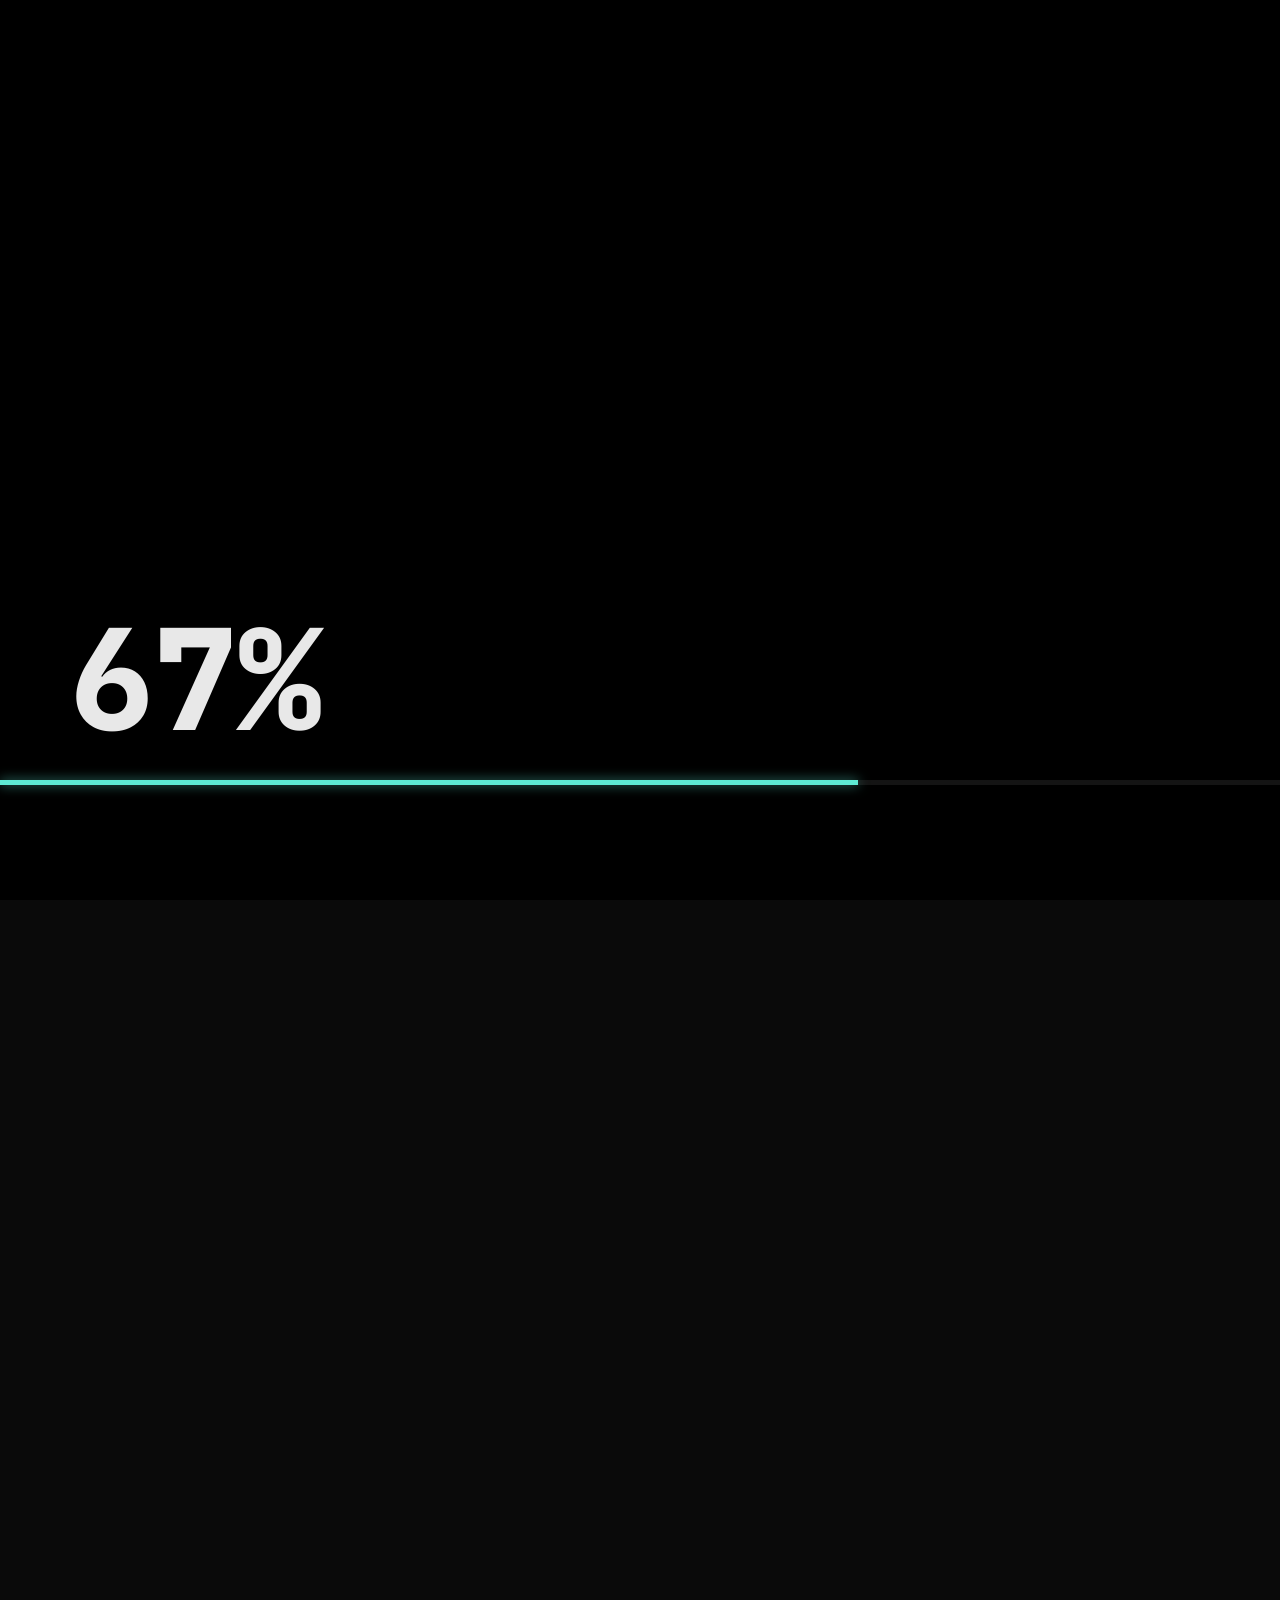
==== index.html @ 3cade85c "update" ====
<!DOCTYPE html>
<html lang="en" data-lang="en">
<head>
    <meta charset="UTF-8">
    <meta name="viewport" content="width=device-width, initial-scale=1">
    <link rel="preconnect" href="https://fonts.googleapis.com">
    <link rel="preconnect" href="https://fonts.gstatic.com" crossorigin>
    <link href="https://fonts.googleapis.com/css2?family=Inter:wght@400;500;600;700;900&family=JetBrains+Mono:wght@500;600;800&display=swap" rel="stylesheet">
<title>Sharshov — Python Backend Developer</title>
    <link rel="stylesheet" href="css/style.css">
    <link rel="icon" type="image/svg+xml" href="data/favicon.svg">
    <link rel="apple-touch-icon" href="data/favicon.svg">
</head>
<body>

<canvas id="bg-particles"></canvas>
<div id="bg-spot"></div>

<div id="topbar">
  <div id="logo"><span class="mark"><span class="lang-ru">МШ</span><span class="lang-en">MS</span></span> Sharshov</div>
  <div id="nav-links">
    <a href="#about"><span class="lang-ru">Обо мне</span><span class="lang-en">About</span></a>
    <a href="#experience"><span class="lang-ru">Опыт</span><span class="lang-en">Experience</span></a>
    <a href="#skills"><span class="lang-ru">Технологии</span><span class="lang-en">Skills</span></a>
    <a href="#edu-hobby"><span class="lang-ru">Образование</span><span class="lang-en">Education</span></a>
    <a href="#contact"><span class="lang-ru">Контакты</span><span class="lang-en">Contact</span></a>
  </div>
  <div id="topbar-right">
    <div id="lang-toggle">
      <button type="button" data-set-lang="ru">RU</button>
      <button type="button" data-set-lang="en" class="active">EN</button>
    </div>
  </div>
</div>

<!-- Stage 1 -->
<div id="stage-count">
  <div class="loadbar"><div class="loadbar-fill" id="loadbar-fill"></div></div>
  <div class="counter" id="counter">1</div>
</div>

<!-- Stage 2 -->
<div id="stage-name"></div>
<div id="stage-name-text">
  <h1>SHARSHOV</h1>
</div>

<!-- Stage 3 -->
<div id="stage-main">

  <div id="hero">
    <div class="hero-photo-col">
      <div class="photo-frame">
        <img id="hero-photo" src="images/my_photo.png" alt="Maksim Sharshov"
             onerror="this.style.display='none'; document.getElementById('hero-fallback').style.display='flex';">
        <div id="hero-fallback">
          <span class="lang-ru">МШ</span><span class="lang-en">MS</span>
        </div>
      </div>
      <button class="photo-scroll-btn hover-bounce" id="scroll-cue-btn" aria-label="Scroll down" onclick="document.getElementById('about').scrollIntoView({behavior:'smooth'})">
        <svg width="16" height="10" viewBox="0 0 16 10" fill="none"><path d="M1 1L8 8L15 1" stroke="currentColor" stroke-width="2" stroke-linecap="round" stroke-linejoin="round"/></svg>
      </button>
    </div>

    <div class="content">

      <div class="hero-intro">
        <div class="pretitle"><span class="lang-ru">Привет, я</span><span class="lang-en">Hi, I'm</span></div>
        <h1>
          <span class="lang-ru">Максим — <span class="accent-word">Python Backend</span><br>разработчик</span>
          <span class="lang-en">Maksim, a <span class="accent-word">Python Backend</span><br>Developer</span>
        </h1>
        <p class="lede">
          <span class="lang-ru">Разрабатываю backend-сервисы, REST API и Telegram-приложения на Python — от идеи до продакшена.</span>
          <span class="lang-en">Building backend services, REST APIs and Telegram applications in Python — from idea to production.</span>
        </p>
        <div class="loc">
          <span class="lang-ru">Тирасполь, Молдова · Гибрид / удалённо</span>
          <span class="lang-en">Tiraspol, Moldova · Hybrid / Remote</span>
        </div>
        <div class="follow-row">
          <div class="follow-label"><span class="lang-ru">НА СВЯЗИ</span><span class="lang-en">FOLLOW ME</span></div>
          <div class="follow-icons">
            <a class="hover-bounce" href="https://mail.google.com/mail/?view=cm&amp;fs=1&amp;to=m.sharshov.dev@gmail.com&amp;su=Contact%20from%20website" target="_blank" rel="noopener" title="Email" aria-label="Email">
              <svg width="16" height="16" viewBox="0 0 24 24" fill="none" stroke="currentColor" stroke-width="2"><path d="M4 4h16v16H4z" stroke-linejoin="round"/><path d="M4 6l8 7 8-7" stroke-linecap="round" stroke-linejoin="round"/></svg>
            </a>
            <a class="hover-bounce" href="https://t.me/yluxw" target="_blank" rel="noopener" title="Telegram" aria-label="Telegram">
              <img src="https://cdn.simpleicons.org/telegram/e8e8e8" alt="Telegram">
            </a>
            <a class="hover-bounce" href="https://github.com/maksim-sharshov" target="_blank" rel="noopener" title="GitHub" aria-label="GitHub">
              <img src="https://cdn.simpleicons.org/github/e8e8e8" alt="GitHub">
            </a>
            <a class="hover-bounce" href="https://www.linkedin.com/in/maksim-sharshov" target="_blank" rel="noopener" title="LinkedIn" aria-label="LinkedIn">
              <img src="https://api.iconify.design/simple-icons/linkedin.svg?color=%23ffffff" alt="LinkedIn">
            </a>
          </div>
        </div>
      </div>

      <div class="hero-info-col">
        <div class="mini-block hover-bounce">
          <div class="mini-label"><span class="lang-ru">Обо мне</span><span class="lang-en">About me</span></div>
          <p>
            <span class="lang-ru">3+ года опыта в разработке backend-систем, REST API и асинхронных сервисов на Python.</span>
            <span class="lang-en">3+ years building backend systems, REST APIs and asynchronous services in Python.</span>
          </p>
          <a class="more" href="#about"><span class="lang-ru">Узнать больше →</span><span class="lang-en">Learn more →</span></a>
        </div>
        <div class="mini-block hover-bounce">
          <div class="mini-label"><span class="lang-ru">Мои проекты</span><span class="lang-en">My work</span></div>
          <p>
            <span class="lang-ru">Логистические платформы, Telegram-боты и AI-микросервисы в продакшене.</span>
            <span class="lang-en">Logistics platforms, Telegram bots and AI microservices in production.</span>
          </p>
          <a class="more" href="#experience"><span class="lang-ru">Смотреть опыт →</span><span class="lang-en">Browse experience →</span></a>
        </div>
      </div>

    </div>
  </div>

  <main>

    <section id="about">
      <div class="about-grid">
        <div class="about-text">
          <h2 class="reveal"><span class="lang-ru">Обо мне</span><span class="lang-en">About</span></h2>
          <p class="lang-ru reveal">Python Backend Developer с 3+ годами опыта разработки backend-систем, REST API, асинхронных сервисов и Telegram-приложений. Разрабатывал сервисы на FastAPI и Django, интегрировал сторонние API (Bitrix24) для автоматизации бизнес-процессов, настраивал production-инфраструктуру на Docker и Linux.</p>
          <p class="lang-en reveal">Python Backend Developer with 3+ years of hands-on experience building backend systems, REST APIs, asynchronous services, and Telegram applications. Developed services with FastAPI and Django, integrated third-party APIs (Bitrix24) to automate business processes, and configured production infrastructure on Docker and Linux.</p>
          <div class="stack-line reveal">
            <span class="lang-ru"><b>Ключевой стек:</b> Python, FastAPI, Django, PostgreSQL, MongoDB, Redis, Docker, Linux, REST API, Git</span>
            <span class="lang-en"><b>Core stack:</b> Python, FastAPI, Django, PostgreSQL, MongoDB, Redis, Docker, Linux, REST API, Git</span>
          </div>
        </div>
        <div class="about-terminal reveal">
          <div class="terminal">
            <div class="terminal-header">
              <div class="status-dot"></div>
              <div class="title">virtu@core:~</div>
            </div>
            <div class="terminal-body" id="terminal-body"></div>
          </div>
        </div>
      </div>
    </section>

    <section id="experience">
      <h2 class="reveal"><span class="lang-ru">Опыт работы</span><span class="lang-en">Experience</span></h2>

      <div class="job reveal">
        <div class="job-head">
          <div class="job-title">TechWizards</div>
          <div class="job-dates"><span class="lang-ru">Январь 2024 — настоящее время</span><span class="lang-en">Jan 2024 — Present</span></div>
        </div>
        <div class="job-sub"><span class="lang-ru">Python Backend Developer · Удалённо · Международная логистическая платформа</span><span class="lang-en">Python Backend Developer · Remote · International logistics platform</span></div>
        <ul class="lang-ru">
          <li>Разработал backend-сервисы на FastAPI для международной логистической платформы: веб-приложение, админ-панель и Telegram-бот.</li>
          <li>Интегрировал Bitrix24 через REST API, автоматизировав синхронизацию между внутренними микросервисами и логистическими системами.</li>
          <li>Построил AI-микросервис для автоматизации операций в пунктах выдачи и обработки данных.</li>
          <li>Настроил production-инфраструктуру и деплой сервисов через Docker Compose, Nginx и Linux.</li>
        </ul>
        <ul class="lang-en">
          <li>Developed backend services with FastAPI for an international logistics platform: web app, admin panel, and Telegram bot.</li>
          <li>Integrated Bitrix24 via REST API, automating synchronization between internal microservices and logistics systems.</li>
          <li>Built an AI microservice to automate operations at pickup points and data processing.</li>
          <li>Configured production infrastructure and deployed services with Docker Compose, Nginx, and Linux.</li>
        </ul>
        <div class="stack"><span class="lang-ru"><b>Стек:</b> Python, FastAPI, Aiogram, MongoDB, Bitrix24 REST API, Docker, Nginx, Linux</span><span class="lang-en"><b>Stack:</b> Python, FastAPI, Aiogram, MongoDB, Bitrix24 REST API, Docker, Nginx, Linux</span></div>
      </div>

      <div class="job reveal">
        <div class="job-head">
          <div class="job-title">Loovatech</div>
          <div class="job-dates"><span class="lang-ru">Май 2023 — Январь 2024</span><span class="lang-en">May 2023 — Jan 2024</span></div>
        </div>
        <div class="job-sub"><span class="lang-ru">Python Backend Developer · Удалённо · Мобильная Cash & Carry платформа</span><span class="lang-en">Python Backend Developer · Remote · Mobile Cash & Carry platform</span></div>
        <ul class="lang-ru">
          <li>Спроектировал REST API для мобильной Cash & Carry платформы на Django и Django REST Framework для B2C и B2B клиентов.</li>
          <li>Автоматизировал генерацию электронных документов, ускорив обработку транзакций и выставление счетов.</li>
          <li>Усилил безопасность системы за счёт надёжной аутентификации и шифрования межсервисного взаимодействия.</li>
          <li>Поддерживал production-окружения на Linux, конфигурации Docker и CI/CD-пайплайны на GitHub Actions и GitLab CI.</li>
        </ul>
        <ul class="lang-en">
          <li>Designed REST APIs for a mobile Cash & Carry platform using Django and Django REST Framework for B2C and B2B clients.</li>
          <li>Automated electronic document generation, speeding up transaction processing and invoicing.</li>
          <li>Strengthened system security through robust authentication and encrypted inter-service communication.</li>
          <li>Maintained production environments on Linux, Docker configurations, and CI/CD pipelines using GitHub Actions and GitLab CI.</li>
        </ul>
        <div class="stack"><span class="lang-ru"><b>Стек:</b> Python, Django, PostgreSQL, MongoDB, Docker, Linux, REST API</span><span class="lang-en"><b>Stack:</b> Python, Django, PostgreSQL, MongoDB, Docker, Linux, REST API</span></div>
      </div>
    </section>

    <section id="skills">
      <h2 class="reveal"><span class="lang-ru">Технический арсенал</span><span class="lang-en">Technical Arsenal</span></h2>
      <p class="section-sub reveal">
        <span class="lang-ru">Backend, DevOps и асинхронные Telegram-сервисы — стек, проверенный в продакшене.</span>
        <span class="lang-en">Backend, DevOps and asynchronous Telegram services — a stack proven in production.</span>
      </p>
      <div class="arsenal-badge reveal">
        <span class="lang-ru">Основной стек: Python, FastAPI, PostgreSQL</span>
        <span class="lang-en">Core stack: Python, FastAPI, PostgreSQL</span>
      </div>

      <div class="arsenal-grid reveal-stagger">
        <div class="tech-category reveal hover-bounce">
          <h3><span class="cat-icon">🐍</span> <span class="lang-ru">Backend и языки</span><span class="lang-en">Backend &amp; languages</span></h3>
          <div class="tech-items">
            <div class="tech-item hover-bounce"><img src="https://cdn.simpleicons.org/python/3776AB" alt="">Python</div>
            <div class="tech-item hover-bounce"><img src="https://cdn.simpleicons.org/fastapi/009688" alt="">FastAPI</div>
            <div class="tech-item hover-bounce"><img src="https://cdn.simpleicons.org/django/44B78B" alt="">Django</div>
            <div class="tech-item hover-bounce"><img src="https://cdn.simpleicons.org/flask/e8e8e8" alt="">Flask</div>
            <div class="tech-item hover-bounce"><span class="glyph">{}</span>REST API</div>
            <div class="tech-item hover-bounce"><span class="glyph">⇄</span>WebSockets</div>
          </div>
        </div>

        <div class="tech-category reveal hover-bounce">
          <h3><span class="cat-icon">🗄️</span> <span class="lang-ru">Базы данных</span><span class="lang-en">Databases</span></h3>
          <div class="tech-items">
            <div class="tech-item hover-bounce"><img src="https://cdn.simpleicons.org/postgresql/4169E1" alt="">PostgreSQL</div>
            <div class="tech-item hover-bounce"><img src="https://cdn.simpleicons.org/redis/DC382D" alt="">Redis</div>
            <div class="tech-item hover-bounce"><img src="https://cdn.simpleicons.org/mongodb/47A248" alt="">MongoDB</div>
            <div class="tech-item hover-bounce"><img src="https://cdn.simpleicons.org/mysql/4479A1" alt="">MySQL</div>
            <div class="tech-item hover-bounce"><img src="https://cdn.simpleicons.org/sqlite/3776AB" alt="">SQLite</div>
            <div class="tech-item hover-bounce"><span class="glyph">◇</span>SQLAlchemy</div>
          </div>
        </div>

        <div class="tech-category reveal hover-bounce">
          <h3><span class="cat-icon">☁️</span> <span class="lang-ru">Облако и DevOps</span><span class="lang-en">Cloud &amp; DevOps</span></h3>
          <div class="tech-items">
            <div class="tech-item hover-bounce"><img src="https://cdn.simpleicons.org/docker/2496ED" alt="">Docker</div>
            <div class="tech-item hover-bounce"><img src="https://cdn.simpleicons.org/nginx/009639" alt="">Nginx</div>
            <div class="tech-item hover-bounce"><img src="https://cdn.simpleicons.org/linux/FCC624" alt="">Linux</div>
            <div class="tech-item hover-bounce"><img src="https://cdn.simpleicons.org/githubactions/2088FF" alt="">GH Actions</div>
            <div class="tech-item hover-bounce"><img src="https://cdn.simpleicons.org/gitlab/FC6D26" alt="">GitLab CI</div>
            <div class="tech-item hover-bounce"><img src="https://cdn.simpleicons.org/yandexcloud/5282FF" alt="">Yandex Cloud</div>
          </div>
        </div>

        <div class="tech-category reveal hover-bounce">
          <h3><span class="cat-icon">🤖</span> <span class="lang-ru">Telegram и очереди</span><span class="lang-en">Telegram &amp; queues</span></h3>
          <div class="tech-items">
            <div class="tech-item hover-bounce"><img src="https://cdn.simpleicons.org/telegram/26A5E4" alt="">Aiogram</div>
            <div class="tech-item hover-bounce"><img src="https://cdn.simpleicons.org/telegram/26A5E4" alt="">Telethon</div>
            <div class="tech-item hover-bounce"><img src="https://cdn.simpleicons.org/apachekafka/e8e8e8" alt="">Kafka</div>
            <div class="tech-item hover-bounce"><img src="https://cdn.simpleicons.org/rabbitmq/FF6600" alt="">RabbitMQ</div>
            <div class="tech-item hover-bounce"><span class="glyph">⇄</span>Asyncio</div>
            <div class="tech-item hover-bounce"><span class="glyph">⇄</span>Aiohttp</div>
          </div>
        </div>

        <div class="tech-category reveal hover-bounce">
          <h3><span class="cat-icon">🔧</span> <span class="lang-ru">Инструменты и тесты</span><span class="lang-en">Tools &amp; testing</span></h3>
          <div class="tech-items">
            <div class="tech-item hover-bounce"><img src="https://cdn.simpleicons.org/git/F05032" alt="">Git</div>
            <div class="tech-item hover-bounce"><img src="https://cdn.simpleicons.org/pytest/0A9EDC" alt="">pytest</div>
            <div class="tech-item hover-bounce"><img src="https://cdn.simpleicons.org/gnubash/4EAA25" alt="">Bash</div>
            <div class="tech-item hover-bounce"><span class="glyph">✓</span>unittest</div>
            <div class="tech-item hover-bounce"><span class="glyph">◇</span>Alembic</div>
            <div class="tech-item hover-bounce"><span class="glyph">◇</span>Beanie</div>
          </div>
        </div>
      </div>
    </section>

    <section id="edu-hobby">
      <h2 class="reveal"><span class="lang-ru">Образование и хобби</span><span class="lang-en">Education &amp; Hobbies</span></h2>

      <div class="cards-row">
        <div class="info-card reveal hover-bounce">
          <h3><span class="card-icon">🎓</span> <span class="lang-ru">Образование</span><span class="lang-en">Education</span></h3>
          <div class="edu-title"><span class="lang-ru">Приднестровский государственный университет</span><span class="lang-en">Pridnestrovian State University</span></div>
          <div class="edu-sub"><span class="lang-ru">Бакалавриат, Программная инженерия</span><span class="lang-en">Bachelor's Degree, Software Engineering</span></div>
          <div class="edu-meta"><span class="lang-ru">2024 — настоящее время · 3 курс · заочная форма обучения</span><span class="lang-en">2024 — Present · 3rd year · distance / part-time learning</span></div>

          <div class="course-label"><span class="lang-ru">Курсовые работы:</span><span class="lang-en">Coursework:</span></div>
          <div class="course-tags">
            <span class="tag hover-bounce"><span class="lang-ru">Основы программирования</span><span class="lang-en">Programming fundamentals</span></span>
            <span class="tag hover-bounce"><span class="lang-ru">Структуры данных и алгоритмы</span><span class="lang-en">Data structures &amp; algorithms</span></span>
            <span class="tag hover-bounce"><span class="lang-ru">Системы управления базами данных</span><span class="lang-en">Database management systems</span></span>
            <span class="tag hover-bounce"><span class="lang-ru">Компьютерные сети</span><span class="lang-en">Computer networks</span></span>
            <span class="tag hover-bounce"><span class="lang-ru">Операционные системы</span><span class="lang-en">Operating systems</span></span>
          </div>

          <div class="lang-note">
            <span class="lang-ru"><b>Английский язык:</b> A2</span>
            <span class="lang-en"><b>English proficiency:</b> A2</span>
          </div>
        </div>

        <div class="info-card reveal hover-bounce">
          <h3><span class="card-icon">✨</span> <span class="lang-ru">Хобби и интересы</span><span class="lang-en">Hobbies &amp; Interests</span></h3>
          <ul class="hobby-list lang-ru">
            <li>Разработка небольших pet-проектов и автоматизация повседневных задач</li>
            <li>Изучение устройства компьютерных систем и эксперименты с Linux</li>
            <li>Решение логических задач и технических головоломок</li>
            <li>Эксперименты с AI-инструментами и локальными моделями</li>
            <li>Изучение новых технологий и инструментов для разработчиков</li>
          </ul>
          <ul class="hobby-list lang-en">
            <li>Building small pet projects and automating everyday tasks</li>
            <li>Exploring how computer systems work and experimenting with Linux</li>
            <li>Solving logic puzzles and technical brain-teasers</li>
            <li>Experimenting with AI tools and local models</li>
            <li>Learning new technologies and developer tools</li>
          </ul>
        </div>
      </div>
    </section>

    <section id="contact">
      <h2 class="reveal"><span class="lang-ru">Контакты</span><span class="lang-en">Contact</span></h2>
      <div class="contact-grid">
        <a class="contact-item reveal hover-bounce" href="https://mail.google.com/mail/?view=cm&amp;fs=1&amp;to=m.sharshov.dev@gmail.com&amp;su=Contact%20from%20website" target="_blank" rel="noopener">
          <span class="k">Email</span><span class="v">m.sharshov.dev@gmail.com</span>
        </a>
        <a class="contact-item reveal hover-bounce" href="tel:+37377544985">
          <span class="k"><span class="lang-ru">Телефон</span><span class="lang-en">Phone</span></span><span class="v">+373 77 544 985</span>
        </a>
        <a class="contact-item reveal hover-bounce" href="https://t.me/yluxw" target="_blank" rel="noopener">
          <span class="k">Telegram</span><span class="v">@yluxw</span>
        </a>
        <a class="contact-item reveal hover-bounce" href="https://github.com/maksim-sharshov" target="_blank" rel="noopener">
          <span class="k">GitHub</span><span class="v">github.com/maksim-sharshov</span>
        </a>
        <a class="contact-item reveal hover-bounce" href="https://www.linkedin.com/in/maksim-sharshov" target="_blank" rel="noopener">
          <span class="k">LinkedIn</span><span class="v"><span class="lang-ru">Профиль</span><span class="lang-en">Profile</span></span>
        </a>
      </div>
      <div class="contact-row" style="margin-top:22px;">
        <a class="chip hover-bounce lang-en" href="data/Maksim_Sharshov_CV_Python.pdf" target="_blank" rel="noopener">CV · Python (PDF)</a>
        <a class="chip hover-bounce lang-en" href="data/Maksim_Sharshov_CV_DevOps.pdf" target="_blank" rel="noopener">CV · DevOps (PDF)</a>
        <a class="chip hover-bounce lang-ru" href="data/Максим_Шаршов_CV_Python.pdf" target="_blank" rel="noopener">Резюме · Python (PDF)</a>
        <a class="chip hover-bounce lang-ru" href="data/Максим_Шаршов_CV_DevOps.pdf" target="_blank" rel="noopener">Резюме · DevOps (PDF)</a>
      </div>
    </section>

  </main>

  <footer>
    © 2026 Maksim Sharshov
  </footer>

</div>

    <script src="js/loader.js"></script>
    <script src="js/background.js"></script>
    <script src="js/reveal.js"></script>
    <script src="js/terminal.js"></script>

</body>
</html>
---- css/style.css ----
:root{
    --bg: #0a0a0a;
    --fg: #e8e8e8;
    --muted: #9a9a9a;
    --accent: #5eead4;
    --accent-dim: rgba(94,234,212,0.14);
    --red: #ff2d2d;
    --line: rgba(255,255,255,0.09);
    --card-bg: rgba(255,255,255,0.03);
    --card-bg-hover: rgba(94,234,212,0.06);
  }
  *{box-sizing:border-box;}
  html,body{
    margin:0; min-height:100%; width:100%;
    overflow-x:hidden;
    font-family: -apple-system, BlinkMacSystemFont, "Segoe UI", sans-serif;
    background:#000;
    color:var(--fg);
  }
  body:not(.unlocked){ overflow:hidden; height:100%; }
  html.unlocked, html.unlocked body{ overflow:auto; }
  body{ background:var(--bg); }

  ::selection{ background:var(--accent); color:#04201c; }

  a{ color:inherit; text-decoration:none; }

  /* language toggling */
  [data-lang="ru"] .lang-en{ display:none; }
  [data-lang="en"] .lang-ru{ display:none; }

  /* ---------- Global particle background (whole site) ---------- */
  #bg-particles{
    position:fixed; inset:0; z-index:0; pointer-events:none;
  }
  #bg-spot{
    position:fixed; inset:0; z-index:0; pointer-events:none;
    background: radial-gradient(650px circle at var(--x,50%) var(--y,50%), rgba(94,234,212,0.08), transparent 60%);
    transition: background 0.05s linear;
  }

  /* ---------- Hover bounce (used across the whole site) ---------- */
  .hover-bounce{
    transition: transform 0.28s cubic-bezier(.34,1.56,.64,1), box-shadow 0.28s ease, border-color 0.2s ease, background 0.2s ease, color 0.2s ease;
    will-change: transform;
  }
  .hover-bounce:hover{
    transform: translateY(-7px);
    box-shadow: 0 14px 30px -12px rgba(94,234,212,0.28);
  }

  /* ---------- Reveal on scroll (replays both directions) ---------- */
  .reveal{
    opacity:0; transform: translateY(26px);
    transition: opacity 0.7s cubic-bezier(.2,.7,.2,1), transform 0.7s cubic-bezier(.2,.7,.2,1);
  }
  .reveal.in-view{ opacity:1; transform:none; }
  .reveal-stagger .reveal:nth-child(1){ transition-delay:0.02s; }
  .reveal-stagger .reveal:nth-child(2){ transition-delay:0.08s; }
  .reveal-stagger .reveal:nth-child(3){ transition-delay:0.14s; }
  .reveal-stagger .reveal:nth-child(4){ transition-delay:0.20s; }
  .reveal-stagger .reveal:nth-child(5){ transition-delay:0.26s; }
  .reveal-stagger .reveal:nth-child(6){ transition-delay:0.32s; }

  @media (prefers-reduced-motion: reduce){
    .reveal{ opacity:1 !important; transform:none !important; transition:none !important; }
    .hover-bounce:hover{ transform:none; }
  }

  /* ---------- Top bar (logo + nav + language switch) ---------- */
  #topbar{
    position:fixed; top:0; left:0; right:0; z-index:40;
    display:flex; align-items:center; justify-content:space-between;
    padding:18px 28px;
    opacity:0; pointer-events:none;
    transition: opacity 0.6s ease 0.2s, background 0.3s ease, border-color 0.3s ease;
    font-family:'Inter', sans-serif;
    background: transparent;
    border-bottom: 1px solid transparent;
  }
  #topbar.show{ opacity:1; pointer-events:auto; }
  #topbar.scrolled{ background: rgba(10,10,10,0.72); backdrop-filter: blur(10px); border-bottom-color: var(--line); }
  #logo{
    display:flex; align-items:center; gap:10px;
    font-family:'JetBrains Mono', monospace;
    font-weight:800; font-size:15px; letter-spacing:0.02em;
    color:var(--fg);
  }
  #logo .mark{
    width:32px; height:32px; border-radius:50%;
    border:1.5px solid var(--accent);
    display:flex; align-items:center; justify-content:center;
    font-size:12px; color:var(--accent);
  }
  #nav-links{ display:flex; align-items:center; gap:30px; }
  #nav-links a{
    font-size:13px; color:var(--muted); font-weight:500;
    transition: color 0.2s ease;
    position:relative;
  }
  #nav-links a::after{
    content:''; position:absolute; left:0; right:0; bottom:-6px; height:1.5px;
    background:var(--accent); transform:scaleX(0); transform-origin:left;
    transition: transform 0.25s ease;
  }
  #nav-links a:hover{ color:var(--fg); }
  #nav-links a:hover::after{ transform:scaleX(1); }
  #topbar-right{ display:flex; align-items:center; gap:24px; }

  #lang-toggle{
    display:flex; border:1px solid var(--line); border-radius:999px; overflow:hidden;
    font-family:'JetBrains Mono', monospace; font-size:12px; font-weight:600;
  }
  #lang-toggle button{
    background:transparent; border:none; color:var(--muted);
    padding:8px 14px; cursor:pointer; font-family:inherit; font-size:inherit; font-weight:inherit;
    transition: color 0.2s ease, background 0.2s ease;
  }
  #lang-toggle button.active{ color:#04201c; background:var(--accent); }

  @media (max-width: 860px){ #nav-links{ display:none; } }

  /* ---------- Stage 1: countdown ---------- */
  #stage-count{
    position:fixed; inset:0;
    background:#000;
    z-index:30;
  }
  #stage-count .loadbar{
    position:absolute; left:0; right:0; bottom:115px;
    height:5px; background:rgba(255,255,255,0.08);
  }
  #stage-count .loadbar-fill{
    height:100%; width:0%;
    background: var(--accent);
    box-shadow: 0 0 12px rgba(94, 234, 212, 0.6);
  }
  #stage-count .counter{
    position:absolute; left:70px; bottom:150px;
    font-size:140px; font-weight:900; font-variant-numeric: tabular-nums;
    font-family: 'JetBrains Mono', monospace;
    color:var(--fg);
    line-height:1;
  }

  /* ---------- Stage 2: name reveal ---------- */
  #stage-name{
    position:fixed; inset:0;
    background:#000;
    z-index:20;
    transition: transform 0.8s cubic-bezier(0.6, 0, 0.35, 1);
  }
  #stage-name.slide-up{
    transform: translateY(-100%);
  }

  #stage-name-text{
    position:fixed; inset:0;
    z-index:21;
    display:flex; align-items:center; justify-content:center;
    pointer-events:none;
    opacity:0;
  }
  #stage-name-text h1{
    margin:0;
    color:#fff;
    font-family: 'Inter', sans-serif;
    font-size: clamp(30px, 12vw, 170px);
    letter-spacing: 0.08em;
    font-weight:700;
    white-space:nowrap;
    max-width:100%;
    padding:0 12px;
  }
  #stage-name-text.appear{
    opacity:1;
    transition: opacity 1.1s ease-out;
  }
  #stage-name-text.fade-out{
    opacity:0;
    transition: opacity 0.8s cubic-bezier(0.6, 0, 0.35, 1);
  }

  /* ---------- Stage 3: hero ---------- */
  #stage-main{
    position:relative;
    z-index:10;
    background:transparent;
    opacity:0;
    pointer-events:none;
  }
  #stage-main.active{ pointer-events:auto; }

  #hero{ position:relative; min-height:100vh; min-height:100svh; display:flex; align-items:center; overflow:hidden; }
  #hero::after{
    content:''; position:absolute; inset:0; z-index:2; pointer-events:none;
    background:
      linear-gradient(180deg, rgba(10,10,10,0.30) 0%, transparent 16%, transparent 68%, rgba(10,10,10,0.7) 100%);
  }
  #hero .content{
    position:relative; z-index:3; width:100%; max-width:1440px; margin:0 auto;
    padding:120px 44px 130px;
    display:grid;
    grid-template-columns: 1fr 1fr;
    gap:40px;
    align-items:center;
    text-shadow: 0 2px 18px rgba(0,0,0,0.75);
  }

  .hero-intro .pretitle{ color:var(--accent); font-size:clamp(17px, 1.6vw, 22px); font-family:'JetBrains Mono', monospace; font-weight:500; margin-bottom:14px; }
  .hero-intro h1{ font-size: clamp(34px, 4.6vw, 54px); margin:0 0 16px; font-weight:700; color:var(--fg); font-family:'Inter', sans-serif; letter-spacing:-0.01em; line-height:1.12; }
  .hero-intro h1 .accent-word{ color:var(--accent); }
  .hero-intro .lede{ color:var(--muted); font-size:16px; line-height:1.65; max-width:440px; margin:0 0 30px; }
  .hero-intro .loc{ color:var(--muted); font-size:13px; margin-bottom:26px; font-family:'JetBrains Mono', monospace; }

  .follow-row{ display:flex; flex-direction:column; gap:12px; }
  .follow-row .follow-label{ font-family:'JetBrains Mono', monospace; font-size:11px; letter-spacing:0.12em; color:var(--muted); }
  .follow-icons{ display:flex; gap:10px; }
  .follow-icons a{
    width:38px; height:38px; border-radius:50%; border:1px solid var(--line);
    display:flex; align-items:center; justify-content:center;
    color:var(--fg);
  }
  .follow-icons a:hover{ border-color:var(--accent); color:var(--accent); background:var(--accent-dim); }
  .follow-icons img{ width:16px; height:16px; filter: grayscale(1) brightness(1.6); opacity:0.85; }
  .follow-icons a:hover img{ filter:none; opacity:1; }

  .hero-photo-col{
    position:absolute; left:50%; bottom:0; transform:translateX(-50%);
    z-index:1; height:min(102vh, 1080px);
    display:flex; align-items:flex-end; justify-content:center;
    pointer-events:none;
  }
  .photo-frame{
    position:relative; height:100%; aspect-ratio: 821 / 1280; width:auto;
  }
  .photo-frame::before{
    content:''; position:absolute; left:50%; top:38%; width:150%; aspect-ratio:1;
    transform:translate(-50%,-50%);
    background: radial-gradient(circle, rgba(94,234,212,0.20), transparent 60%);
    filter: blur(40px); z-index:0; pointer-events:none;
  }
  .photo-frame img{
    position:relative; z-index:1;
    width:100%; height:100%; object-fit:contain; display:block;
    filter: drop-shadow(0 24px 50px rgba(0,0,0,0.55));
    -webkit-mask-image: linear-gradient(180deg, #000 0%, #000 68%, rgba(0,0,0,0.35) 88%, transparent 100%);
    mask-image: linear-gradient(180deg, #000 0%, #000 68%, rgba(0,0,0,0.35) 88%, transparent 100%);
  }
  #hero-fallback{
    position:absolute; inset:0; display:none; align-items:center; justify-content:center;
    font-family:'JetBrains Mono', monospace; font-weight:800; font-size:48px; color:var(--accent);
  }
  .photo-scroll-btn{
    position:absolute; left:-18px; bottom:24px; z-index:4; pointer-events:auto;
    width:52px; height:52px; border-radius:50%;
    background:var(--accent); color:#04201c;
    display:flex; align-items:center; justify-content:center;
    box-shadow: 0 10px 26px -8px rgba(94,234,212,0.55);
    border:none; cursor:pointer;
  }
  .photo-scroll-btn svg{ animation: bob 2s ease-in-out infinite; }
  @keyframes bob{ 0%,100%{ transform:translateY(0);} 50%{ transform:translateY(4px);} }

  .hero-info-col{ display:flex; flex-direction:column; gap:26px; align-items:flex-end; text-align:right; max-width:360px; justify-self:end; }
  .mini-block .mini-label{ font-family:'JetBrains Mono', monospace; font-size:11px; letter-spacing:0.1em; color:var(--accent); margin-bottom:8px; text-transform:uppercase; }
  .mini-block p{ color:var(--muted); font-size:14px; line-height:1.6; margin:0 0 10px; }
  .mini-block a.more{ font-size:12.5px; font-weight:600; color:var(--fg); font-family:'JetBrains Mono', monospace; border-bottom:1px solid var(--accent); padding-bottom:2px; }
  .mini-block a.more:hover{ color:var(--accent); }

  @media (max-width: 980px){
    #hero{ align-items:flex-end; }
    .hero-photo-col{ top:0; bottom:auto; height:min(52vh, 520px); height:min(52svh, 520px); }
    #hero .content{ grid-template-columns:1fr; text-align:center; padding:calc(52vh + 22px) 24px 60px; padding-top:calc(52svh + 22px); }
    .hero-intro .lede{ margin:0 auto 26px; }
    .photo-scroll-btn{ left:50%; margin-left:-26px; bottom:10px; }
    .follow-row{ align-items:center; }
    .hero-info-col{ align-items:center; text-align:center; max-width:none; justify-self:center; }
  }

  /* ---------- Content sections ---------- */
  main{ position:relative; z-index:2; max-width:960px; margin:0 auto; padding:0 24px 120px; }
  section{ padding:86px 0; border-top:1px solid var(--line); }
  section:first-of-type{ border-top:none; }
  section h2{ font-size:26px; font-weight:700; margin:0 0 30px; font-family:'Inter', sans-serif; letter-spacing:-0.01em; }
  section .section-sub{ color:var(--muted); font-size:15px; margin:-18px 0 34px; max-width:60ch; }

  #about .about-grid{ display:grid; grid-template-columns: 1.1fr 1fr; gap:48px; align-items:stretch; }
  #about p{ color:#cfcfcf; line-height:1.8; font-size:16px; margin:0 0 16px; max-width:60ch; }
  #about .stack-line{ margin-top:22px; font-family:'JetBrains Mono', monospace; font-size:13px; color:var(--muted); line-height:1.9; }
  #about .stack-line b{ color:var(--fg); font-weight:600; }
  @media (max-width: 860px){ #about .about-grid{ grid-template-columns:1fr; } }

  .job{ margin-bottom:52px; }
  .job:last-child{ margin-bottom:0; }
  .job-head{ display:flex; justify-content:space-between; align-items:baseline; gap:16px; flex-wrap:wrap; margin-bottom:4px; }
  .job-title{ font-size:18px; font-weight:600; color:var(--fg); font-family:'Inter', sans-serif; }
  .job-dates{ font-family:'JetBrains Mono', monospace; font-size:12px; color:var(--accent); white-space:nowrap; }
  .job-sub{ color:var(--muted); font-size:13px; margin-bottom:16px; }
  .job ul{ margin:0 0 16px; padding-left:18px; color:#cfcfcf; line-height:1.7; font-size:15px; }
  .job ul li{ margin-bottom:8px; }
  .job ul li::marker{ color:var(--accent); }
  .job .stack{ font-family:'JetBrains Mono', monospace; font-size:12px; color:var(--muted); }
  .job .stack b{ color:var(--accent); font-weight:500; }

  /* ---------- Technical arsenal (skills) ---------- */
  #skills .arsenal-badge{
    display:inline-block; font-family:'JetBrains Mono', monospace; font-size:12.5px;
    color:var(--accent); border:1px solid var(--line); border-radius:999px;
    padding:8px 16px; margin:-16px 0 34px;
  }
  .arsenal-grid{ display:grid; grid-template-columns: repeat(3, 1fr); gap:18px; }
  .tech-category{
    border:1px solid var(--line); border-radius:14px; padding:20px;
    background: var(--card-bg);
  }
  .tech-category:hover{ background: var(--card-bg-hover); border-color: rgba(94,234,212,0.3); }
  .tech-category h3{
    display:flex; align-items:center; gap:10px;
    font-size:14.5px; font-weight:600; color:var(--fg); margin:0 0 16px; font-family:'Inter', sans-serif;
  }
  .tech-category h3 .cat-icon{ font-size:16px; }
  .tech-items{ display:grid; grid-template-columns: 1fr 1fr; gap:8px; }
  .tech-item{
    display:flex; align-items:center; gap:8px;
    border:1px solid var(--line); border-radius:8px; padding:8px 10px;
    font-size:12.5px; color:var(--fg); background:rgba(255,255,255,0.015);
  }
  .tech-item:hover{ border-color:var(--accent); color:var(--accent); background:var(--accent-dim); }
  .tech-item img{ width:15px; height:15px; flex-shrink:0; }
  .tech-item .glyph{ font-family:'JetBrains Mono', monospace; font-weight:700; font-size:11px; color:var(--accent); flex-shrink:0; width:15px; text-align:center; }
  @media (max-width: 860px){ .arsenal-grid{ grid-template-columns: 1fr 1fr; } }
  @media (max-width: 560px){ .arsenal-grid{ grid-template-columns: 1fr; } .tech-items{ grid-template-columns:1fr 1fr; } }

  /* ---------- Education & hobby cards ---------- */
  #edu-hobby{ }
  .cards-row{ display:grid; grid-template-columns:1fr 1fr; gap:20px; }
  .info-card{
    border:1px solid var(--line); border-radius:16px; padding:28px;
    background: var(--card-bg);
  }
  .info-card:hover{ background: var(--card-bg-hover); border-color: rgba(94,234,212,0.3); }
  .info-card h3{
    display:flex; align-items:center; gap:10px;
    font-size:19px; font-weight:700; margin:0 0 20px; font-family:'Inter', sans-serif;
  }
  .info-card h3 .card-icon{ font-size:20px; }
  .info-card .edu-title{ font-size:16px; font-weight:600; margin-bottom:4px; }
  .info-card .edu-sub{ color:var(--muted); font-size:14px; margin-bottom:4px; }
  .info-card .edu-meta{ font-family:'JetBrains Mono', monospace; font-size:12px; color:var(--accent); margin-bottom:20px; }
  .info-card .course-label{ font-size:13px; color:var(--muted); margin-bottom:10px; font-weight:600; }
  .info-card .course-tags{ display:flex; flex-wrap:wrap; gap:8px; margin-bottom:20px; }
  .info-card .lang-note{ font-size:13px; color:var(--muted); padding-top:16px; border-top:1px solid var(--line); }
  .info-card .lang-note b{ color:var(--fg); }
  .info-card ul.hobby-list{ margin:0; padding-left:0; list-style:none; }
  .info-card ul.hobby-list li{
    position:relative; padding-left:20px; margin-bottom:14px; color:#cfcfcf; font-size:15px; line-height:1.55;
  }
  .info-card ul.hobby-list li::before{
    content:''; position:absolute; left:0; top:8px; width:6px; height:6px; border-radius:50%; background:var(--accent);
  }
  @media (max-width: 780px){ .cards-row{ grid-template-columns:1fr; } }

  .skill-group{ margin-bottom:26px; }
  .skill-group:last-child{ margin-bottom:0; }
  .skill-group h3{ font-size:13px; font-weight:600; color:var(--muted); margin:0 0 12px; font-family:'Inter', sans-serif; }
  .tags{ display:flex; flex-wrap:wrap; gap:8px; }
  .tag{
    font-family:'JetBrains Mono', monospace; font-size:12.5px; color:var(--fg);
    border:1px solid var(--line); border-radius:6px; padding:6px 11px;
  }
  .tag:hover{ border-color:var(--accent); color:var(--accent); }

  #contact .contact-grid{ display:flex; flex-direction:column; gap:12px; margin-bottom:10px; }
  #contact .contact-item{
    display:flex; align-items:center; justify-content:space-between;
    border:1px solid var(--line); border-radius:10px; padding:14px 18px;
    background: var(--card-bg);
  }
  #contact .contact-item:hover{ border-color:var(--accent); background:var(--accent-dim); }
  #contact .contact-item .k{ color:var(--muted); font-size:13px; font-family:'JetBrains Mono', monospace; }
  #contact .contact-item .v{ font-size:14.5px; font-weight:500; }

  .contact-row{ display:flex; flex-wrap:wrap; gap:10px; justify-content:center; }
  .chip{
    display:inline-flex; align-items:center; gap:6px;
    border:1px solid var(--line); border-radius:999px;
    padding:9px 16px; font-size:13px; font-family:'JetBrains Mono', monospace;
    color:var(--fg);
  }
  .chip:hover{ border-color:var(--accent); color:var(--accent); background:var(--accent-dim); }
  .chip.solid{ background:var(--accent); color:#04201c; border-color:var(--accent); }
  .chip.solid:hover{ background:var(--accent); color:#04201c; }

  footer{ position:relative; z-index:2; text-align:center; padding:36px 24px 48px; color:var(--muted); font-size:12px; font-family:'JetBrains Mono', monospace; border-top:1px solid var(--line); }

  /* ---------- Embedded terminal widget ---------- */
  .about-terminal{ position:relative; }
  .terminal{
    position:absolute; inset:0;
    display:flex; flex-direction:column;
    background: rgba(8, 18, 24, 0.75);
    border: 1px solid rgba(0, 242, 254, 0.25);
    border-radius: 12px;
    box-shadow: 0 0 35px rgba(0, 242, 254, 0.10);
    backdrop-filter: blur(16px);
    overflow: hidden;
  }
  .terminal .terminal-header{
    background: rgba(0, 242, 254, 0.05);
    padding: 10px 16px;
    display: flex;
    align-items: center;
    border-bottom: 1px solid rgba(0, 242, 254, 0.25);
  }
  .terminal .status-dot{
    width: 8px; height: 8px; border-radius: 50%;
    background: #00f2fe; box-shadow: 0 0 10px #00f2fe;
    margin-right: 12px;
    animation: term-pulse 1.2s infinite;
  }
  @keyframes term-pulse{ 0%{opacity:0.3;} 50%{opacity:1;} 100%{opacity:0.3;} }
  .terminal .title{ color:#38bdf8; font-size:12px; letter-spacing:1px; font-family:'JetBrains Mono', monospace; }
  .terminal .terminal-body{
    padding: 16px; flex:1 1 auto; min-height:0; overflow-y:auto;
    color:#e0f8ff; font-size:12.5px; line-height:1.6;
    font-family:'Consolas','Fira Code','Courier New',monospace;
  }
  .terminal .line{ margin-bottom:4px; word-break:break-all; }
  .terminal .prompt{ color:#00f2fe; font-weight:bold; text-shadow:0 0 8px rgba(0,242,254,0.5); }
  .terminal .cursor{
    display:inline-block; width:7px; height:13px; background:#00f2fe;
    margin-left:4px; vertical-align:middle; box-shadow:0 0 8px #00f2fe;
    animation: term-blink 0.8s infinite;
  }
  @keyframes term-blink{ 0%,100%{opacity:1;} 50%{opacity:0;} }
  .terminal .tag-info{ color:#00f2fe; }
  .terminal .tag-success{ color:#00ffaa; }
  .terminal .tag-warn{ color:#facc15; }
  .terminal .tag-err{ color:#ff4757; }
  .terminal .terminal-body::-webkit-scrollbar{ width:4px; }
  .terminal .terminal-body::-webkit-scrollbar-thumb{ background:#085968; border-radius:2px; }
  @media (max-width:860px){
    .terminal{ position:static; inset:auto; height:auto; }
    .about-terminal{ display:block; }
    .terminal .terminal-body{ flex:none; height:320px; }
  }

  @media (max-width: 560px){
    #stage-count .counter{ left:32px; bottom:126px; font-size:96px; }
    #stage-count .loadbar{ bottom:96px; }
    #topbar{ padding:12px 16px; }
    #logo{ font-size:13px; }
    #logo .mark{ width:28px; height:28px; font-size:11px; }
    #lang-toggle button{ padding:7px 12px; }
    main{ padding:0 18px 90px; }
    section{ padding:64px 0; }
    section h2{ font-size:22px; }
    .hero-intro h1{ font-size: clamp(27px, 8vw, 36px); }
    .hero-intro .lede{ font-size:15px; }
    .hero-info-col{ gap:20px; }
    .photo-scroll-btn{ width:46px; height:46px; margin-left:-23px; }
    .job-head{ flex-direction:column; align-items:flex-start; gap:4px; }
    #contact .contact-item{ flex-direction:column; align-items:flex-start; gap:4px; }
    #contact .contact-item .v{ word-break:break-word; }
    .info-card{ padding:22px; }
    .tech-category{ padding:16px; }
    .terminal .terminal-body{ height:260px; font-size:12px; }
    .cards-row{ gap:14px; }
    footer{ padding:30px 18px 40px; }
  }

  @media (max-width: 380px){
    .hero-intro h1{ font-size:24px; }
    .hero-intro .lede{ font-size:14px; }
    .arsenal-grid{ grid-template-columns:1fr; }
  }
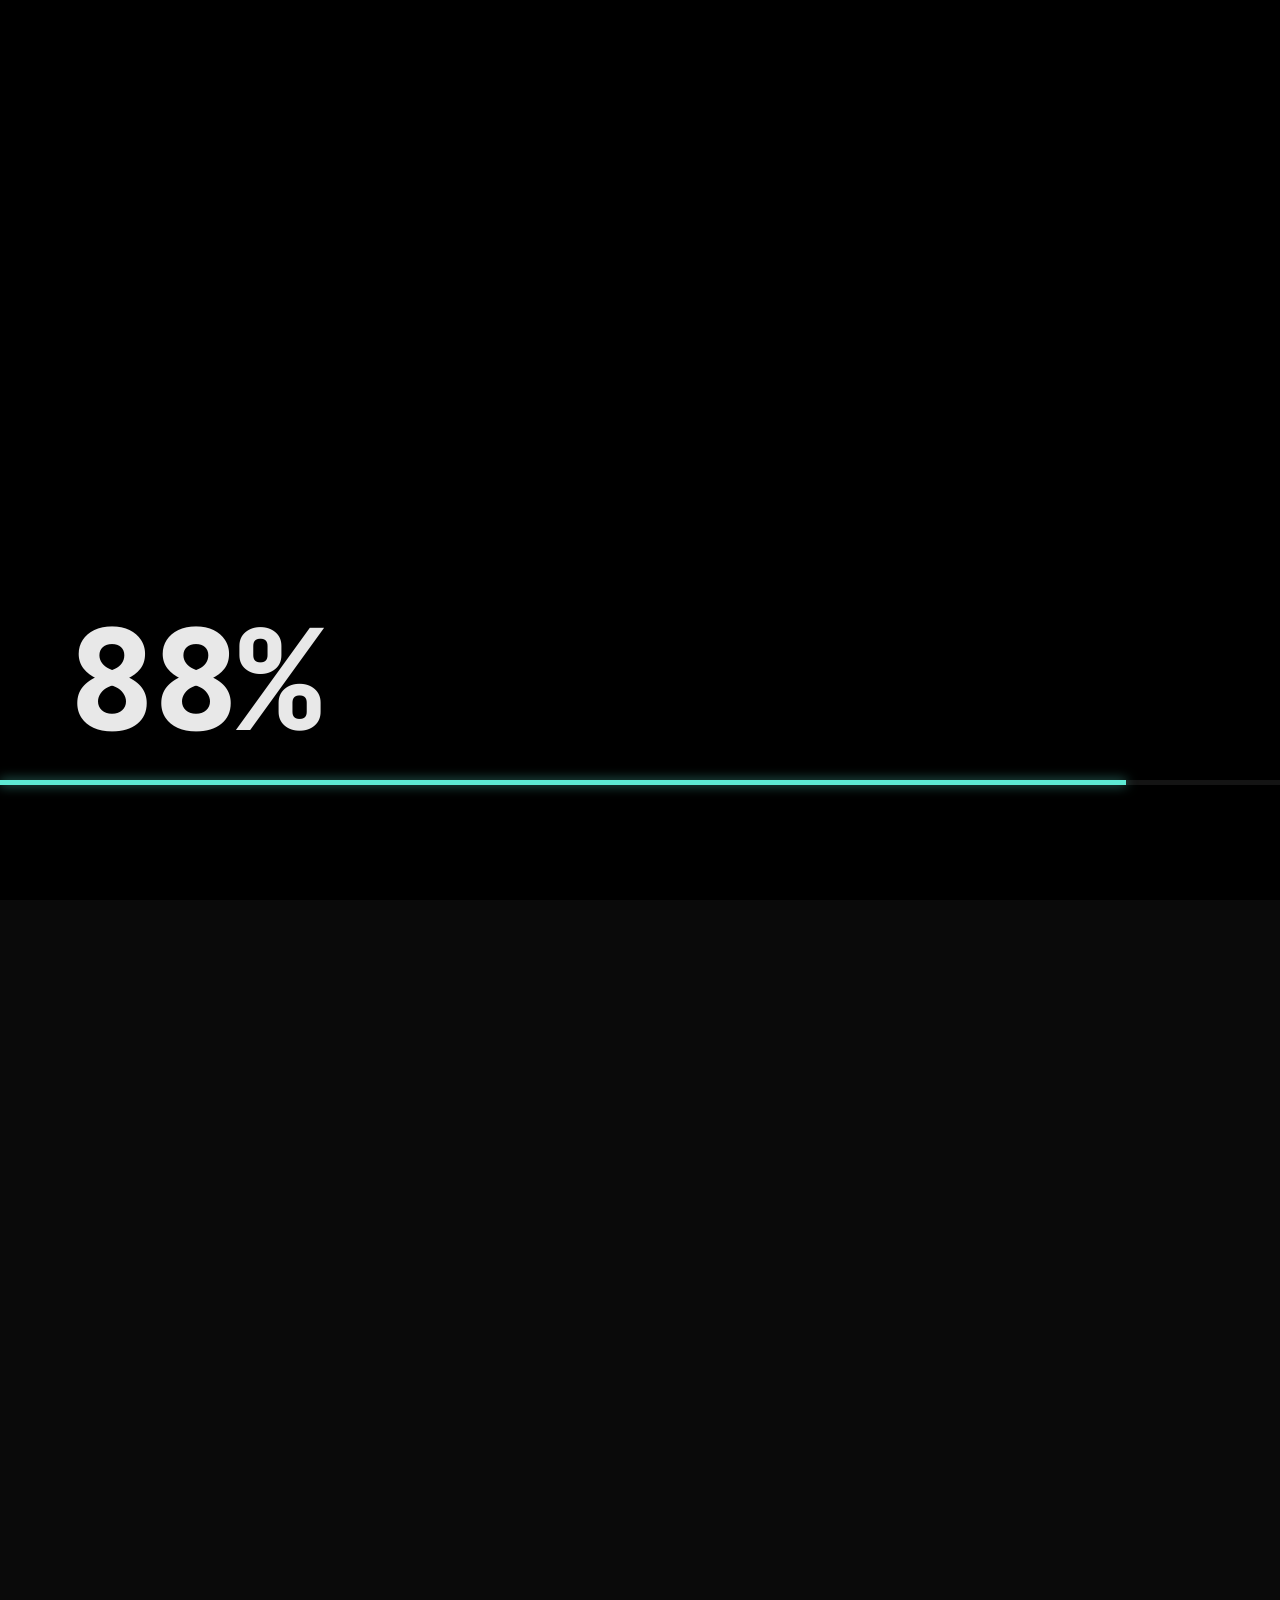
==== commit 0204509b: "update" ====
--- a/index.html
+++ b/index.html
@@ -17,12 +17,18 @@
 <div id="bg-spot"></div>
 
 <div id="topbar">
-  <div id="logo"><span class="mark"><span class="lang-ru">МШ</span><span class="lang-en">MS</span></span> Sharshov</div>
+  <div id="topbar-left">
+    <button id="menu-toggle" type="button" aria-label="Menu" aria-expanded="false" aria-controls="mobile-menu">
+      <span></span><span></span><span></span>
+    </button>
+    <div id="logo"><span class="mark"><span class="lang-ru">МШ</span><span class="lang-en">MS</span></span> Sharshov</div>
+  </div>
   <div id="nav-links">
     <a href="#about"><span class="lang-ru">Обо мне</span><span class="lang-en">About</span></a>
     <a href="#experience"><span class="lang-ru">Опыт</span><span class="lang-en">Experience</span></a>
     <a href="#skills"><span class="lang-ru">Технологии</span><span class="lang-en">Skills</span></a>
     <a href="#edu-hobby"><span class="lang-ru">Образование</span><span class="lang-en">Education</span></a>
+    <a href="#resume"><span class="lang-ru">Резюме</span><span class="lang-en">Resume</span></a>
     <a href="#contact"><span class="lang-ru">Контакты</span><span class="lang-en">Contact</span></a>
   </div>
   <div id="topbar-right">
@@ -32,6 +38,16 @@
     </div>
   </div>
 </div>
+
+<div id="menu-backdrop"></div>
+<nav id="mobile-menu" aria-label="Mobile navigation">
+  <a href="#about"><span class="lang-ru">Обо мне</span><span class="lang-en">About</span></a>
+  <a href="#experience"><span class="lang-ru">Опыт</span><span class="lang-en">Experience</span></a>
+  <a href="#skills"><span class="lang-ru">Технологии</span><span class="lang-en">Skills</span></a>
+  <a href="#edu-hobby"><span class="lang-ru">Образование</span><span class="lang-en">Education</span></a>
+  <a href="#resume"><span class="lang-ru">Резюме</span><span class="lang-en">Resume</span></a>
+  <a href="#contact"><span class="lang-ru">Контакты</span><span class="lang-en">Contact</span></a>
+</nav>
 
 <!-- Stage 1 -->
 <div id="stage-count">
@@ -305,6 +321,42 @@
             <li>Experimenting with AI tools and local models</li>
             <li>Learning new technologies and developer tools</li>
           </ul>
+        </div>
+      </div>
+    </section>
+
+    <section id="resume">
+      <h2 class="reveal"><span class="lang-ru">Резюме</span><span class="lang-en">Resume</span></h2>
+      <p class="section-sub reveal">
+        <span class="lang-ru">Выберите подходящее резюме и скачайте его в формате PDF.</span>
+        <span class="lang-en">Pick the relevant resume and download it as a PDF.</span>
+      </p>
+      <div class="resume-grid reveal-stagger">
+        <div class="resume-card reveal hover-bounce">
+          <div class="resume-icon">🐍</div>
+          <h3>Python Backend Developer</h3>
+          <div class="resume-role"><span class="lang-ru">Python-разработчик</span><span class="lang-en">Python Developer</span></div>
+          <p>
+            <span class="lang-ru">Backend, REST API, FastAPI/Django, базы данных, Docker.</span>
+            <span class="lang-en">Backend, REST APIs, FastAPI/Django, databases, Docker.</span>
+          </p>
+          <div class="resume-links">
+            <a class="chip hover-bounce lang-en" href="data/Maksim_Sharshov_CV_Python.pdf" target="_blank" rel="noopener">Download · EN</a>
+            <a class="chip hover-bounce lang-ru" href="data/Максим_Шаршов_CV_Python.pdf" target="_blank" rel="noopener">Скачать · RU</a>
+          </div>
+        </div>
+        <div class="resume-card reveal hover-bounce">
+          <div class="resume-icon">⚙️</div>
+          <h3>DevOps Engineer</h3>
+          <div class="resume-role"><span class="lang-ru">DevOps-инженер</span><span class="lang-en">DevOps Engineer</span></div>
+          <p>
+            <span class="lang-ru">CI/CD, Docker, Linux, Nginx, облачная инфраструктура.</span>
+            <span class="lang-en">CI/CD, Docker, Linux, Nginx, cloud infrastructure.</span>
+          </p>
+          <div class="resume-links">
+            <a class="chip hover-bounce lang-en" href="data/Maksim_Sharshov_CV_DevOps.pdf" target="_blank" rel="noopener">Download · EN</a>
+            <a class="chip hover-bounce lang-ru" href="data/Максим_Шаршов_CV_DevOps.pdf" target="_blank" rel="noopener">Скачать · RU</a>
+          </div>
         </div>
       </div>
     </section>
@@ -328,12 +380,6 @@
           <span class="k">LinkedIn</span><span class="v"><span class="lang-ru">Профиль</span><span class="lang-en">Profile</span></span>
         </a>
       </div>
-      <div class="contact-row" style="margin-top:22px;">
-        <a class="chip hover-bounce lang-en" href="data/Maksim_Sharshov_CV_Python.pdf" target="_blank" rel="noopener">CV · Python (PDF)</a>
-        <a class="chip hover-bounce lang-en" href="data/Maksim_Sharshov_CV_DevOps.pdf" target="_blank" rel="noopener">CV · DevOps (PDF)</a>
-        <a class="chip hover-bounce lang-ru" href="data/Максим_Шаршов_CV_Python.pdf" target="_blank" rel="noopener">Резюме · Python (PDF)</a>
-        <a class="chip hover-bounce lang-ru" href="data/Максим_Шаршов_CV_DevOps.pdf" target="_blank" rel="noopener">Резюме · DevOps (PDF)</a>
-      </div>
     </section>
 
   </main>
@@ -348,6 +394,7 @@
     <script src="js/background.js"></script>
     <script src="js/reveal.js"></script>
     <script src="js/terminal.js"></script>
+    <script src="js/menu.js"></script>
 
 </body>
 </html>
--- a/css/style.css
+++ b/css/style.css
@@ -20,6 +20,7 @@
   body:not(.unlocked){ overflow:hidden; height:100%; }
   html.unlocked, html.unlocked body{ overflow:auto; }
   body{ background:var(--bg); }
+  html{ scroll-behavior:smooth; scroll-padding-top:84px; }
 
   ::selection{ background:var(--accent); color:#04201c; }
 
@@ -79,6 +80,7 @@
     border-bottom: 1px solid transparent;
   }
   #topbar.show{ opacity:1; pointer-events:auto; }
+  #topbar.menu-open{ z-index:46; }
   #topbar.scrolled{ background: rgba(10,10,10,0.72); backdrop-filter: blur(10px); border-bottom-color: var(--line); }
   #logo{
     display:flex; align-items:center; gap:10px;
@@ -106,6 +108,45 @@
   #nav-links a:hover{ color:var(--fg); }
   #nav-links a:hover::after{ transform:scaleX(1); }
   #topbar-right{ display:flex; align-items:center; gap:24px; }
+  #topbar-left{ display:flex; align-items:center; gap:10px; }
+
+  #menu-toggle{
+    display:none;
+    background:transparent; border:none; cursor:pointer; padding:0;
+    width:40px; height:40px; margin-left:-8px;
+    flex-direction:column; align-items:center; justify-content:center; gap:5px;
+  }
+  #menu-toggle span{
+    display:block; width:22px; height:2px; border-radius:2px; background:var(--fg);
+    transition: transform 0.25s ease, opacity 0.2s ease;
+  }
+  #menu-toggle.open span:nth-child(1){ transform: translateY(7px) rotate(45deg); }
+  #menu-toggle.open span:nth-child(2){ opacity:0; }
+  #menu-toggle.open span:nth-child(3){ transform: translateY(-7px) rotate(-45deg); }
+
+  #menu-backdrop{
+    position:fixed; inset:0; z-index:44; background:rgba(0,0,0,0.55);
+    opacity:0; pointer-events:none; transition:opacity 0.3s ease;
+  }
+  #menu-backdrop.open{ opacity:1; pointer-events:auto; }
+  #mobile-menu{
+    position:fixed; top:0; left:0; bottom:0; z-index:45;
+    width:min(80vw, 320px);
+    background:rgba(10,10,10,0.97); backdrop-filter:blur(12px);
+    border-right:1px solid var(--line);
+    padding:92px 18px 24px;
+    display:flex; flex-direction:column; gap:4px;
+    transform:translateX(-100%);
+    transition: transform 0.32s cubic-bezier(.4,0,.2,1);
+    overflow-y:auto;
+  }
+  #mobile-menu.open{ transform:translateX(0); }
+  #mobile-menu a{
+    font-family:'Inter', sans-serif; font-size:16px; font-weight:500;
+    color:var(--fg); padding:14px 12px; border-radius:10px;
+    transition: background 0.2s ease, color 0.2s ease;
+  }
+  #mobile-menu a:hover{ background:var(--accent-dim); color:var(--accent); }
 
   #lang-toggle{
     display:flex; border:1px solid var(--line); border-radius:999px; overflow:hidden;
@@ -118,7 +159,10 @@
   }
   #lang-toggle button.active{ color:#04201c; background:var(--accent); }
 
-  @media (max-width: 860px){ #nav-links{ display:none; } }
+  @media (max-width: 860px){
+    #nav-links{ display:none; }
+    #menu-toggle{ display:flex; }
+  }
 
   /* ---------- Stage 1: countdown ---------- */
   #stage-count{
@@ -361,6 +405,21 @@
   }
   @media (max-width: 780px){ .cards-row{ grid-template-columns:1fr; } }
 
+  /* ---------- Resume cards ---------- */
+  .resume-grid{ display:grid; grid-template-columns:1fr 1fr; gap:18px; }
+  .resume-card{
+    border:1px solid var(--line); border-radius:16px; padding:26px;
+    background:var(--card-bg);
+    display:flex; flex-direction:column;
+  }
+  .resume-card:hover{ background:var(--card-bg-hover); border-color:rgba(94,234,212,0.3); }
+  .resume-card .resume-icon{ font-size:24px; margin-bottom:12px; }
+  .resume-card h3{ font-size:18px; font-weight:700; margin:0 0 4px; font-family:'Inter',sans-serif; }
+  .resume-card .resume-role{ font-family:'JetBrains Mono', monospace; font-size:12px; color:var(--accent); margin-bottom:14px; }
+  .resume-card p{ color:var(--muted); font-size:14px; line-height:1.6; margin:0 0 20px; }
+  .resume-card .resume-links{ display:flex; flex-wrap:wrap; gap:10px; margin-top:auto; }
+  @media (max-width: 700px){ .resume-grid{ grid-template-columns:1fr; } }
+
   .skill-group{ margin-bottom:26px; }
   .skill-group:last-child{ margin-bottom:0; }
   .skill-group h3{ font-size:13px; font-weight:600; color:var(--muted); margin:0 0 12px; font-family:'Inter', sans-serif; }
@@ -399,47 +458,47 @@
   .terminal{
     position:absolute; inset:0;
     display:flex; flex-direction:column;
-    background: rgba(8, 18, 24, 0.75);
-    border: 1px solid rgba(0, 242, 254, 0.25);
+    background: rgba(10, 10, 10, 0.72);
+    border: 1px solid rgba(94, 234, 212, 0.22);
     border-radius: 12px;
-    box-shadow: 0 0 35px rgba(0, 242, 254, 0.10);
+    box-shadow: 0 0 35px rgba(94, 234, 212, 0.08);
     backdrop-filter: blur(16px);
     overflow: hidden;
   }
   .terminal .terminal-header{
-    background: rgba(0, 242, 254, 0.05);
+    background: rgba(94, 234, 212, 0.05);
     padding: 10px 16px;
     display: flex;
     align-items: center;
-    border-bottom: 1px solid rgba(0, 242, 254, 0.25);
+    border-bottom: 1px solid rgba(94, 234, 212, 0.22);
   }
   .terminal .status-dot{
     width: 8px; height: 8px; border-radius: 50%;
-    background: #00f2fe; box-shadow: 0 0 10px #00f2fe;
+    background: var(--accent); box-shadow: 0 0 10px var(--accent);
     margin-right: 12px;
     animation: term-pulse 1.2s infinite;
   }
   @keyframes term-pulse{ 0%{opacity:0.3;} 50%{opacity:1;} 100%{opacity:0.3;} }
-  .terminal .title{ color:#38bdf8; font-size:12px; letter-spacing:1px; font-family:'JetBrains Mono', monospace; }
+  .terminal .title{ color:var(--accent); font-size:12px; letter-spacing:1px; font-family:'JetBrains Mono', monospace; }
   .terminal .terminal-body{
     padding: 16px; flex:1 1 auto; min-height:0; overflow-y:auto;
-    color:#e0f8ff; font-size:12.5px; line-height:1.6;
+    color:#cfcfcf; font-size:12.5px; line-height:1.6;
     font-family:'Consolas','Fira Code','Courier New',monospace;
   }
   .terminal .line{ margin-bottom:4px; word-break:break-all; }
-  .terminal .prompt{ color:#00f2fe; font-weight:bold; text-shadow:0 0 8px rgba(0,242,254,0.5); }
+  .terminal .prompt{ color:var(--accent); font-weight:bold; text-shadow:0 0 8px rgba(94,234,212,0.5); }
   .terminal .cursor{
-    display:inline-block; width:7px; height:13px; background:#00f2fe;
-    margin-left:4px; vertical-align:middle; box-shadow:0 0 8px #00f2fe;
+    display:inline-block; width:7px; height:13px; background:var(--accent);
+    margin-left:4px; vertical-align:middle; box-shadow:0 0 8px var(--accent);
     animation: term-blink 0.8s infinite;
   }
   @keyframes term-blink{ 0%,100%{opacity:1;} 50%{opacity:0;} }
-  .terminal .tag-info{ color:#00f2fe; }
-  .terminal .tag-success{ color:#00ffaa; }
+  .terminal .tag-info{ color:var(--accent); }
+  .terminal .tag-success{ color:#7ee787; }
   .terminal .tag-warn{ color:#facc15; }
-  .terminal .tag-err{ color:#ff4757; }
+  .terminal .tag-err{ color:#ff6b6b; }
   .terminal .terminal-body::-webkit-scrollbar{ width:4px; }
-  .terminal .terminal-body::-webkit-scrollbar-thumb{ background:#085968; border-radius:2px; }
+  .terminal .terminal-body::-webkit-scrollbar-thumb{ background:rgba(94,234,212,0.35); border-radius:2px; }
   @media (max-width:860px){
     .terminal{ position:static; inset:auto; height:auto; }
     .about-terminal{ display:block; }
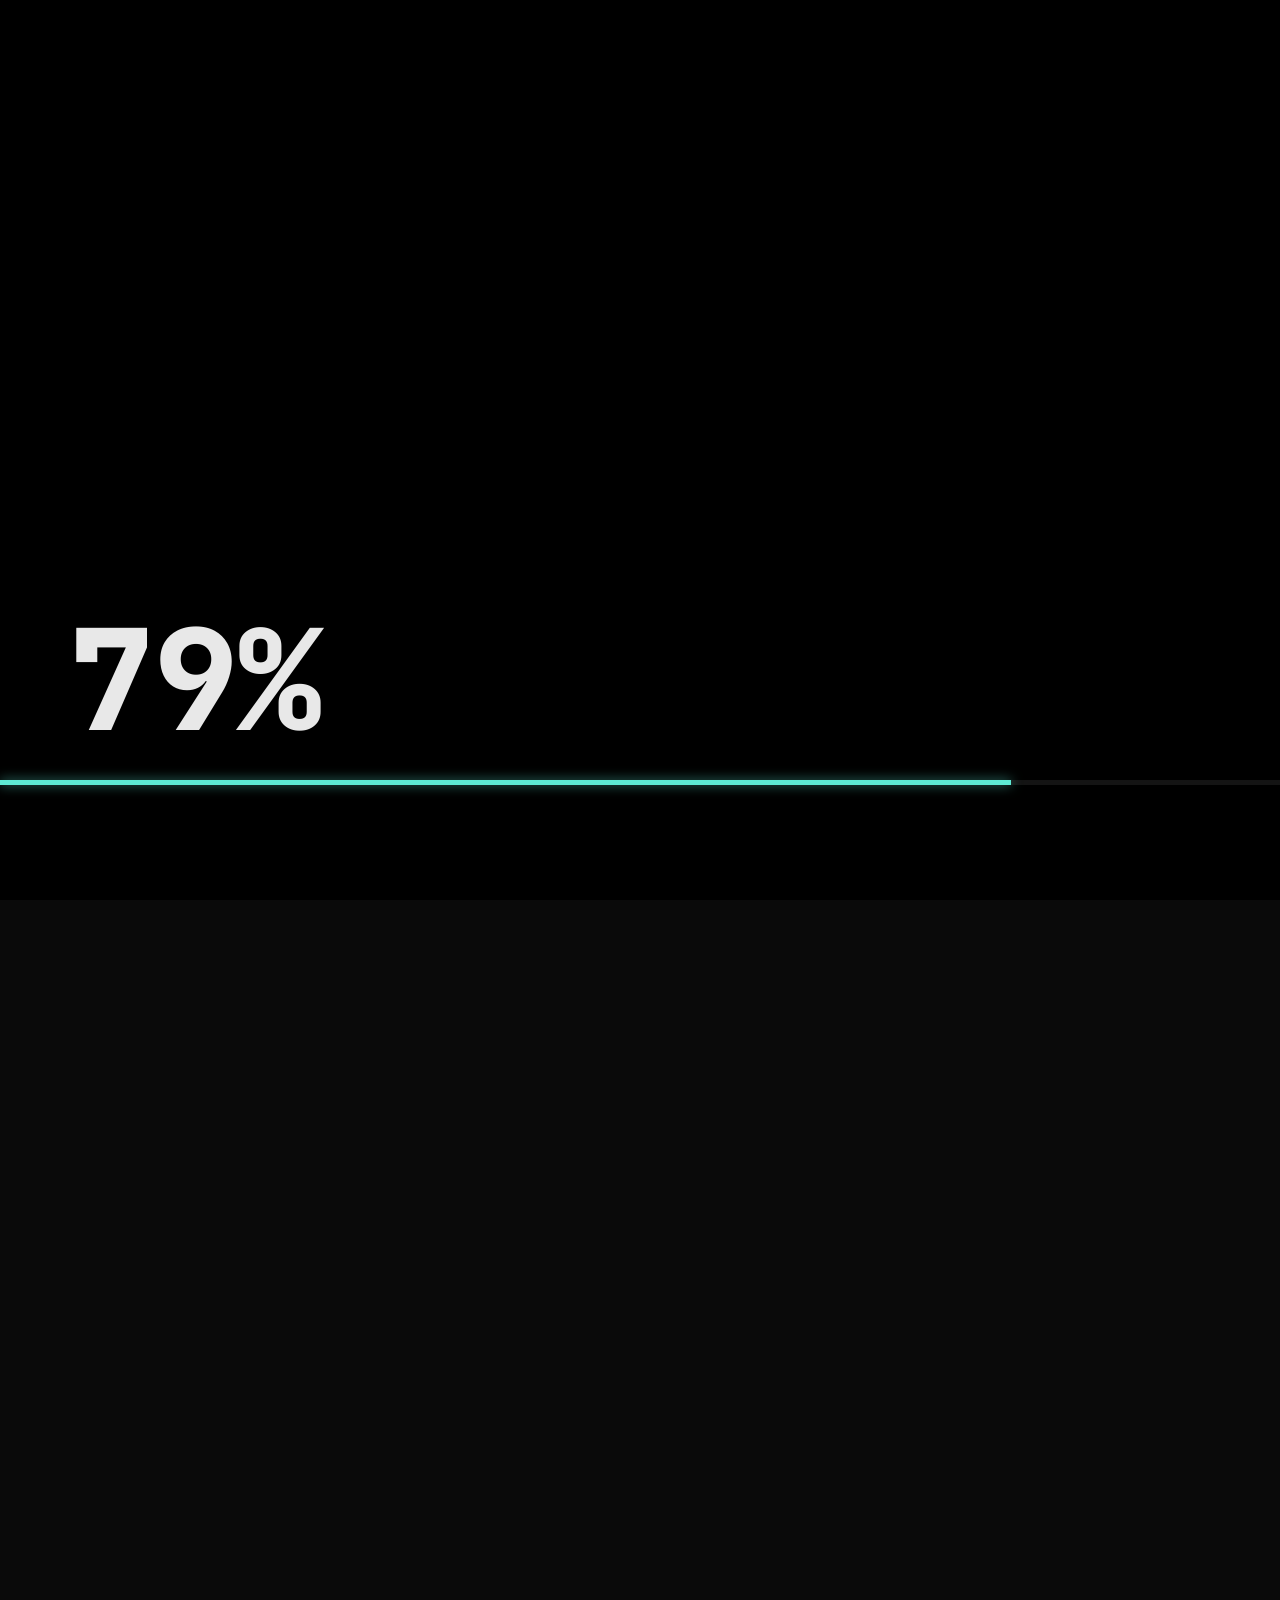
==== commit bf12988b: "update" ====
--- a/index.html
+++ b/index.html
@@ -33,8 +33,8 @@
   </div>
   <div id="topbar-right">
     <div id="lang-toggle">
+      <button type="button" data-set-lang="en" class="active">EN</button>
       <button type="button" data-set-lang="ru">RU</button>
-      <button type="button" data-set-lang="en" class="active">EN</button>
     </div>
   </div>
 </div>
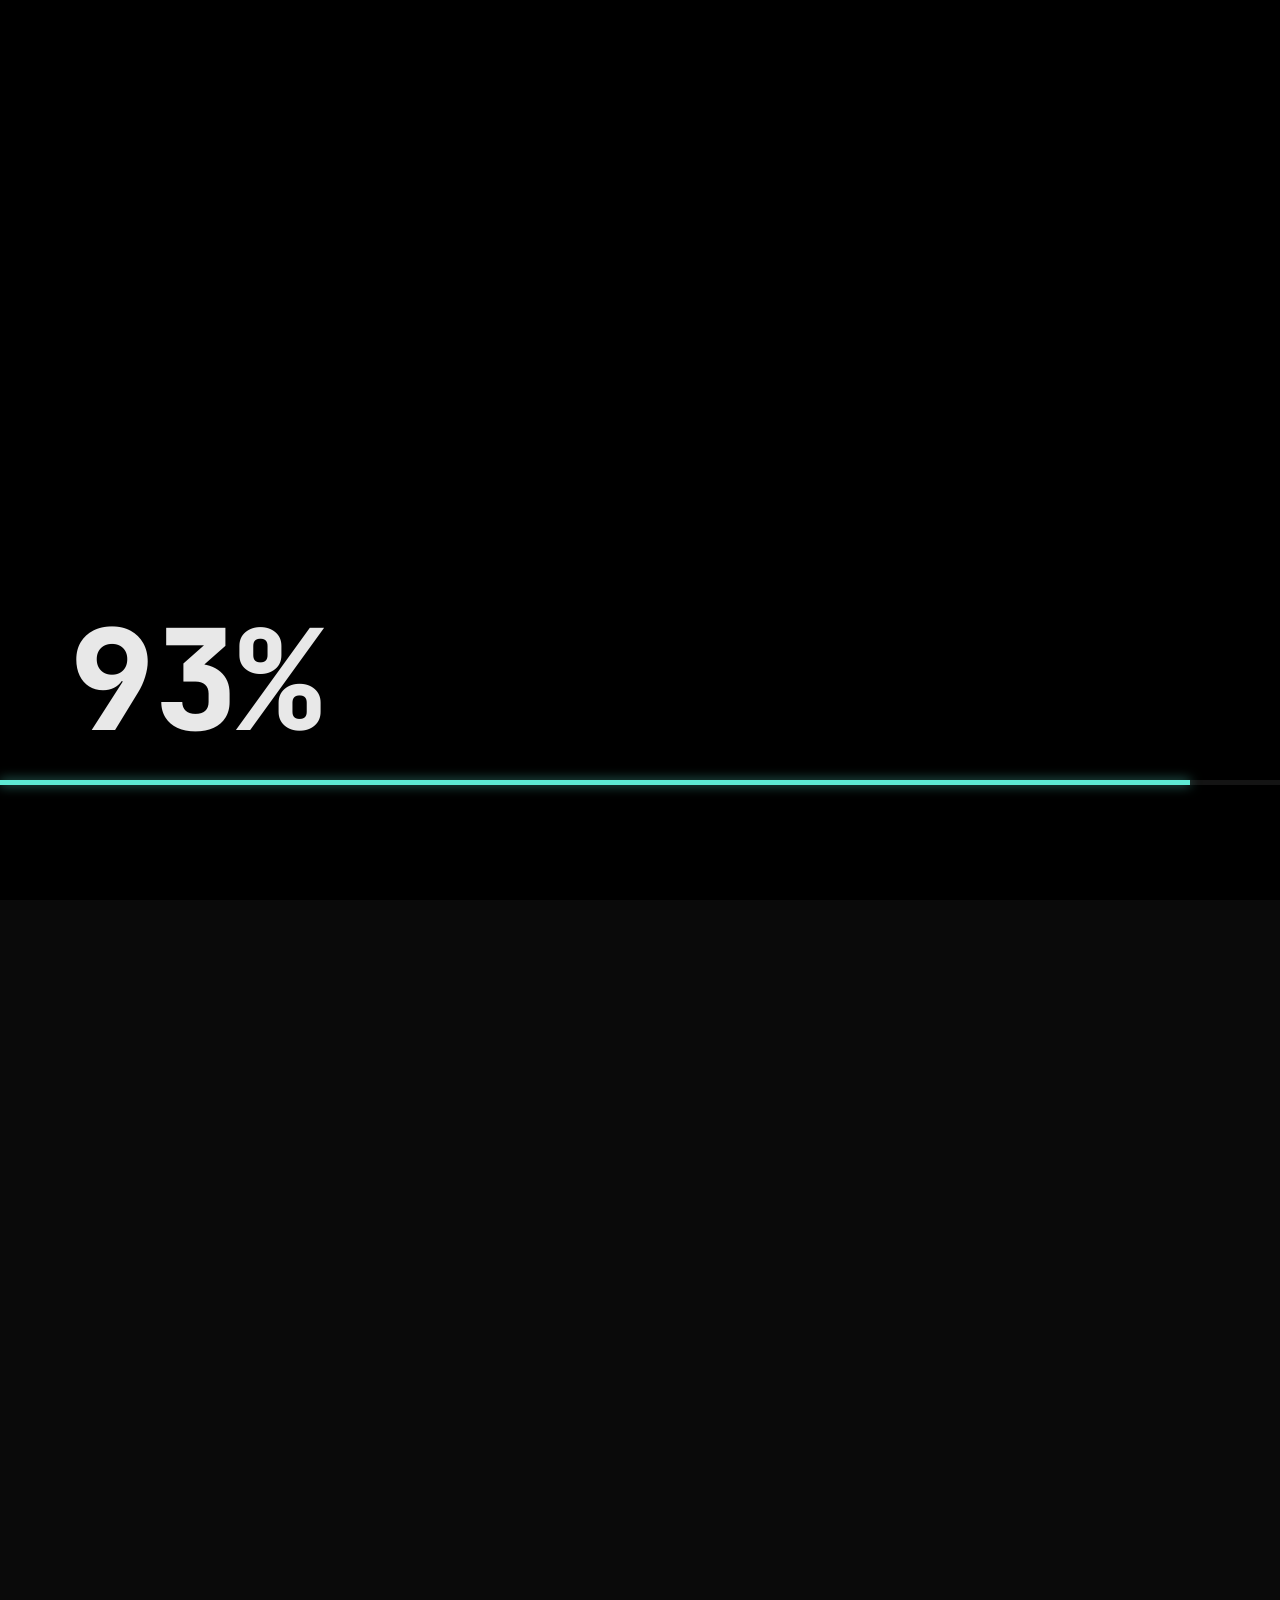
==== commit 10c193b0: "update" ====
--- a/index.html
+++ b/index.html
@@ -26,6 +26,7 @@
   <div id="nav-links">
     <a href="#about"><span class="lang-ru">Обо мне</span><span class="lang-en">About</span></a>
     <a href="#experience"><span class="lang-ru">Опыт</span><span class="lang-en">Experience</span></a>
+    <a href="#projects"><span class="lang-ru">Проекты</span><span class="lang-en">Projects</span></a>
     <a href="#skills"><span class="lang-ru">Технологии</span><span class="lang-en">Skills</span></a>
     <a href="#edu-hobby"><span class="lang-ru">Образование</span><span class="lang-en">Education</span></a>
     <a href="#resume"><span class="lang-ru">Резюме</span><span class="lang-en">Resume</span></a>
@@ -43,6 +44,7 @@
 <nav id="mobile-menu" aria-label="Mobile navigation">
   <a href="#about"><span class="lang-ru">Обо мне</span><span class="lang-en">About</span></a>
   <a href="#experience"><span class="lang-ru">Опыт</span><span class="lang-en">Experience</span></a>
+  <a href="#projects"><span class="lang-ru">Проекты</span><span class="lang-en">Projects</span></a>
   <a href="#skills"><span class="lang-ru">Технологии</span><span class="lang-en">Skills</span></a>
   <a href="#edu-hobby"><span class="lang-ru">Образование</span><span class="lang-en">Education</span></a>
   <a href="#resume"><span class="lang-ru">Резюме</span><span class="lang-en">Resume</span></a>
@@ -203,6 +205,106 @@
           <li>Maintained production environments on Linux, Docker configurations, and CI/CD pipelines using GitHub Actions and GitLab CI.</li>
         </ul>
         <div class="stack"><span class="lang-ru"><b>Стек:</b> Python, Django, PostgreSQL, MongoDB, Docker, Linux, REST API</span><span class="lang-en"><b>Stack:</b> Python, Django, PostgreSQL, MongoDB, Docker, Linux, REST API</span></div>
+      </div>
+    </section>
+
+    <section id="projects">
+      <h2 class="reveal"><span class="lang-ru">Мои проекты</span><span class="lang-en">My Projects</span></h2>
+      <p class="section-sub reveal">
+        <span class="lang-ru">Pet-проекты и эксперименты — от AI-ботов до систем анализа крипторынка.</span>
+        <span class="lang-en">Personal projects and experiments — from AI-driven bots to crypto market analysis systems.</span>
+      </p>
+
+      <div class="projects-timeline">
+
+        <div class="project reveal">
+          <div class="project-icon">
+            <svg xmlns="http://www.w3.org/2000/svg" width="24" height="24" viewBox="0 0 24 24" fill="none" stroke="currentColor" stroke-width="2" stroke-linecap="round" stroke-linejoin="round"><path d="M16 20V4a2 2 0 0 0-2-2h-4a2 2 0 0 0-2 2v16"></path><rect width="20" height="14" x="2" y="6" rx="2"></rect></svg>
+          </div>
+          <div class="project-content">
+            <div class="project-head">
+              <div class="project-title">Kwork × Telegram × AI</div>
+              <a class="project-link" href="https://github.com/maksim-sharshov/kwork_messages" target="_blank" rel="noopener">GitHub →</a>
+            </div>
+            <div class="project-tagline">
+              <span class="lang-ru">Бот, который продаёт вместо тебя — пока ты спишь.</span>
+              <span class="lang-en">A bot that sells for you — while you sleep.</span>
+            </div>
+            <p class="lang-ru">Асинхронная система, которая превращает фриланс-переписку на Kwork в автоматизированный конвейер продаж через Telegram. Ведёт несколько Kwork-аккаунтов одновременно, создаёт отдельный Telegram-топик под каждого нового клиента, а ИИ-переговорщик сам ведёт диалог, держит контекст и передаёт клиента живому оператору при первом сигнале согласия.</p>
+            <p class="lang-en">An asynchronous system that turns freelance chats on Kwork into an automated Telegram sales pipeline. It runs several Kwork accounts at once, spins up a dedicated Telegram topic for every new client, and an AI negotiator carries the conversation — handing it off to a human the moment the client is ready to close.</p>
+            <div class="project-stack">
+              <span class="lang-ru"><b>Стек:</b> Python, asyncio, aiogram, SQLAlchemy + asyncpg, Redis, Docker Compose, OpenAI / Gemini</span>
+              <span class="lang-en"><b>Stack:</b> Python, asyncio, aiogram, SQLAlchemy + asyncpg, Redis, Docker Compose, OpenAI / Gemini</span>
+            </div>
+          </div>
+        </div>
+
+        <div class="project reveal">
+          <div class="project-icon">
+            <svg xmlns="http://www.w3.org/2000/svg" width="24" height="24" viewBox="0 0 24 24" fill="none" stroke="currentColor" stroke-width="2" stroke-linecap="round" stroke-linejoin="round"><path d="M16 20V4a2 2 0 0 0-2-2h-4a2 2 0 0 0-2 2v16"></path><rect width="20" height="14" x="2" y="6" rx="2"></rect></svg>
+          </div>
+          <div class="project-content">
+            <div class="project-head">
+              <div class="project-title">LLM Interpreter</div>
+              <a class="project-link" href="https://github.com/maksim-sharshov/llm-interpreter" target="_blank" rel="noopener">GitHub →</a>
+            </div>
+            <div class="project-tagline">
+              <span class="lang-ru">Живой переводчик, который не даёт собеседнику шанса понять, что вы говорите на разных языках.</span>
+              <span class="lang-en">A live interpreter that never lets the conversation feel like a translation.</span>
+            </div>
+            <p class="lang-ru">Голосовой переводчик реального времени: вы говорите в микрофон — и через секунду из динамиков звучит перевод вашим же голосом, без кнопок и задержек. Конвейер из трёх нейросетей (Whisper → Llama 3.3 → edge-tts) работает на Groq, а Silero VAD сам определяет паузы в речи и отправляет аудио в нужный момент, не блокируя диалог.</p>
+            <p class="lang-en">A real-time voice interpreter — speak into the mic, and a second later the translation plays back in your own voice, no buttons, no lag. A three-model pipeline (Whisper → Llama 3.3 → edge-tts) runs on Groq, while Silero VAD detects natural pauses and sends audio at exactly the right moment without blocking the conversation.</p>
+            <div class="project-stack">
+              <span class="lang-ru"><b>Стек:</b> Python, WebSocket, Groq / Whisper / Llama 3.3, Silero VAD, edge-tts</span>
+              <span class="lang-en"><b>Stack:</b> Python, WebSocket, Groq / Whisper / Llama 3.3, Silero VAD, edge-tts</span>
+            </div>
+          </div>
+        </div>
+
+        <div class="project reveal">
+          <div class="project-icon">
+            <svg xmlns="http://www.w3.org/2000/svg" width="24" height="24" viewBox="0 0 24 24" fill="none" stroke="currentColor" stroke-width="2" stroke-linecap="round" stroke-linejoin="round"><path d="M16 20V4a2 2 0 0 0-2-2h-4a2 2 0 0 0-2 2v16"></path><rect width="20" height="14" x="2" y="6" rx="2"></rect></svg>
+          </div>
+          <div class="project-content">
+            <div class="project-head">
+              <div class="project-title">ClusterScanBot</div>
+              <a class="project-link" href="https://github.com/maksim-sharshov/ClusterScanBot" target="_blank" rel="noopener">GitHub →</a>
+            </div>
+            <div class="project-tagline">
+              <span class="lang-ru">Telegram-бот, который охотится за аномалиями на крипторынке Binance Futures.</span>
+              <span class="lang-en">A Telegram bot hunting for anomalies on Binance Futures.</span>
+            </div>
+            <p class="lang-ru">Каждые 6 часов сканирует все фьючерсы и через Isolation Forest находит аномальные всплески объёма — следы крупных игроков. Раз в час строит профиль объёма и уровни Value Area (VAH/VAL/POC), каждые 5 минут проверяет приближение цены к этим уровням и присылает сигнал в Telegram вместе с готовыми OHLC-графиками и кумулятивной дельтой.</p>
+            <p class="lang-en">Every 6 hours it scans all futures pairs and uses Isolation Forest to flag anomalous volume spikes — the footprints of large players. It rebuilds volume profiles and Value Area levels (VAH/VAL/POC) hourly, checks price proximity every 5 minutes, and sends Telegram alerts with ready-made OHLC charts and cumulative delta.</p>
+            <div class="project-stack">
+              <span class="lang-ru"><b>Стек:</b> Python 3.12, aiogram 3, PostgreSQL, SQLAlchemy 2 + asyncpg, scikit-learn, pandas, NumPy, SciPy, mplfinance, Docker</span>
+              <span class="lang-en"><b>Stack:</b> Python 3.12, aiogram 3, PostgreSQL, SQLAlchemy 2 + asyncpg, scikit-learn, pandas, NumPy, SciPy, mplfinance, Docker</span>
+            </div>
+          </div>
+        </div>
+
+        <div class="project reveal">
+          <div class="project-icon">
+            <svg xmlns="http://www.w3.org/2000/svg" width="24" height="24" viewBox="0 0 24 24" fill="none" stroke="currentColor" stroke-width="2" stroke-linecap="round" stroke-linejoin="round"><path d="M16 20V4a2 2 0 0 0-2-2h-4a2 2 0 0 0-2 2v16"></path><rect width="20" height="14" x="2" y="6" rx="2"></rect></svg>
+          </div>
+          <div class="project-content">
+            <div class="project-head">
+              <div class="project-title">StudyBoost</div>
+              <a class="project-link" href="https://github.com/maksim-sharshov/Study_Boost_TG_bot" target="_blank" rel="noopener">GitHub →</a>
+            </div>
+            <div class="project-tagline">
+              <span class="lang-ru">Telegram-платформа, где знания превращаются в капитал.</span>
+              <span class="lang-en">A Telegram platform where knowledge turns into currency.</span>
+            </div>
+            <p class="lang-ru">Социальная экономика для студентов: делишься конспектами — получаешь баллы, поднимаешься в рейтинге — забираешь реальные награды. Публикации проходят через ИИ-анализ тональности с переводом RU→EN, лайки формируют народный топ, а реферальная программа превращает друзей в постоянных пользователей.</p>
+            <p class="lang-en">A social economy for students: share your notes, earn points, climb the leaderboard, and claim real rewards. Posts go through AI sentiment analysis with RU→EN translation, likes shape a community-driven ranking, and a referral program turns friends into loyal users.</p>
+            <div class="project-stack">
+              <span class="lang-ru"><b>Стек:</b> Python 3, aiogram 3, SQLite + aiosqlite, VADER Sentiment + mTranslate, pandas / numpy, FSM</span>
+              <span class="lang-en"><b>Stack:</b> Python 3, aiogram 3, SQLite + aiosqlite, VADER Sentiment + mTranslate, pandas / numpy, FSM</span>
+            </div>
+          </div>
+        </div>
+
       </div>
     </section>
 
--- a/css/style.css
+++ b/css/style.css
@@ -347,6 +347,48 @@
   .job .stack{ font-family:'JetBrains Mono', monospace; font-size:12px; color:var(--muted); }
   .job .stack b{ color:var(--accent); font-weight:500; }
 
+  /* ---------- Projects (timeline) ---------- */
+  .projects-timeline{ position:relative; padding-left:58px; }
+  .projects-timeline::before{
+    content:''; position:absolute; left:19px; top:4px; bottom:4px; width:2px;
+    background:var(--line);
+  }
+  .project{ position:relative; margin-bottom:40px; }
+  .project:last-child{ margin-bottom:0; }
+  .project-icon{
+    position:absolute; left:-58px; top:0;
+    width:40px; height:40px; border-radius:50%;
+    display:flex; align-items:center; justify-content:center;
+    border:2px solid var(--accent); background:var(--bg); z-index:1;
+  }
+  .project-icon svg{ width:19px; height:19px; color:var(--accent); }
+  .project-content{
+    border:1px solid var(--line); border-radius:14px; padding:22px 24px;
+    background:var(--card-bg);
+  }
+  .project-content:hover{ background:var(--card-bg-hover); border-color:rgba(94,234,212,0.3); }
+  .project-head{ display:flex; justify-content:space-between; align-items:baseline; gap:14px; flex-wrap:wrap; margin-bottom:8px; }
+  .project-title{ font-size:17px; font-weight:600; color:var(--fg); font-family:'Inter', sans-serif; }
+  .project-link{
+    font-family:'JetBrains Mono', monospace; font-size:12px; color:var(--accent);
+    border-bottom:1px solid var(--accent); padding-bottom:1px; white-space:nowrap;
+  }
+  .project-link:hover{ opacity:0.75; }
+  .project-tagline{
+    display:block; color:var(--accent); font-size:13.5px; font-style:italic;
+    margin-bottom:12px; font-family:'JetBrains Mono', monospace; line-height:1.5;
+  }
+  .project-content p{ color:#cfcfcf; line-height:1.7; font-size:14.5px; margin:0 0 14px; }
+  .project-stack{ font-family:'JetBrains Mono', monospace; font-size:12px; color:var(--muted); line-height:1.7; }
+  .project-stack b{ color:var(--accent); font-weight:500; }
+  @media (max-width: 560px){
+    .projects-timeline{ padding-left:44px; }
+    .projects-timeline::before{ left:15px; }
+    .project-icon{ left:-44px; width:32px; height:32px; }
+    .project-icon svg{ width:15px; height:15px; }
+    .project-content{ padding:18px 18px; }
+  }
+
   /* ---------- Technical arsenal (skills) ---------- */
   #skills .arsenal-badge{
     display:inline-block; font-family:'JetBrains Mono', monospace; font-size:12.5px;
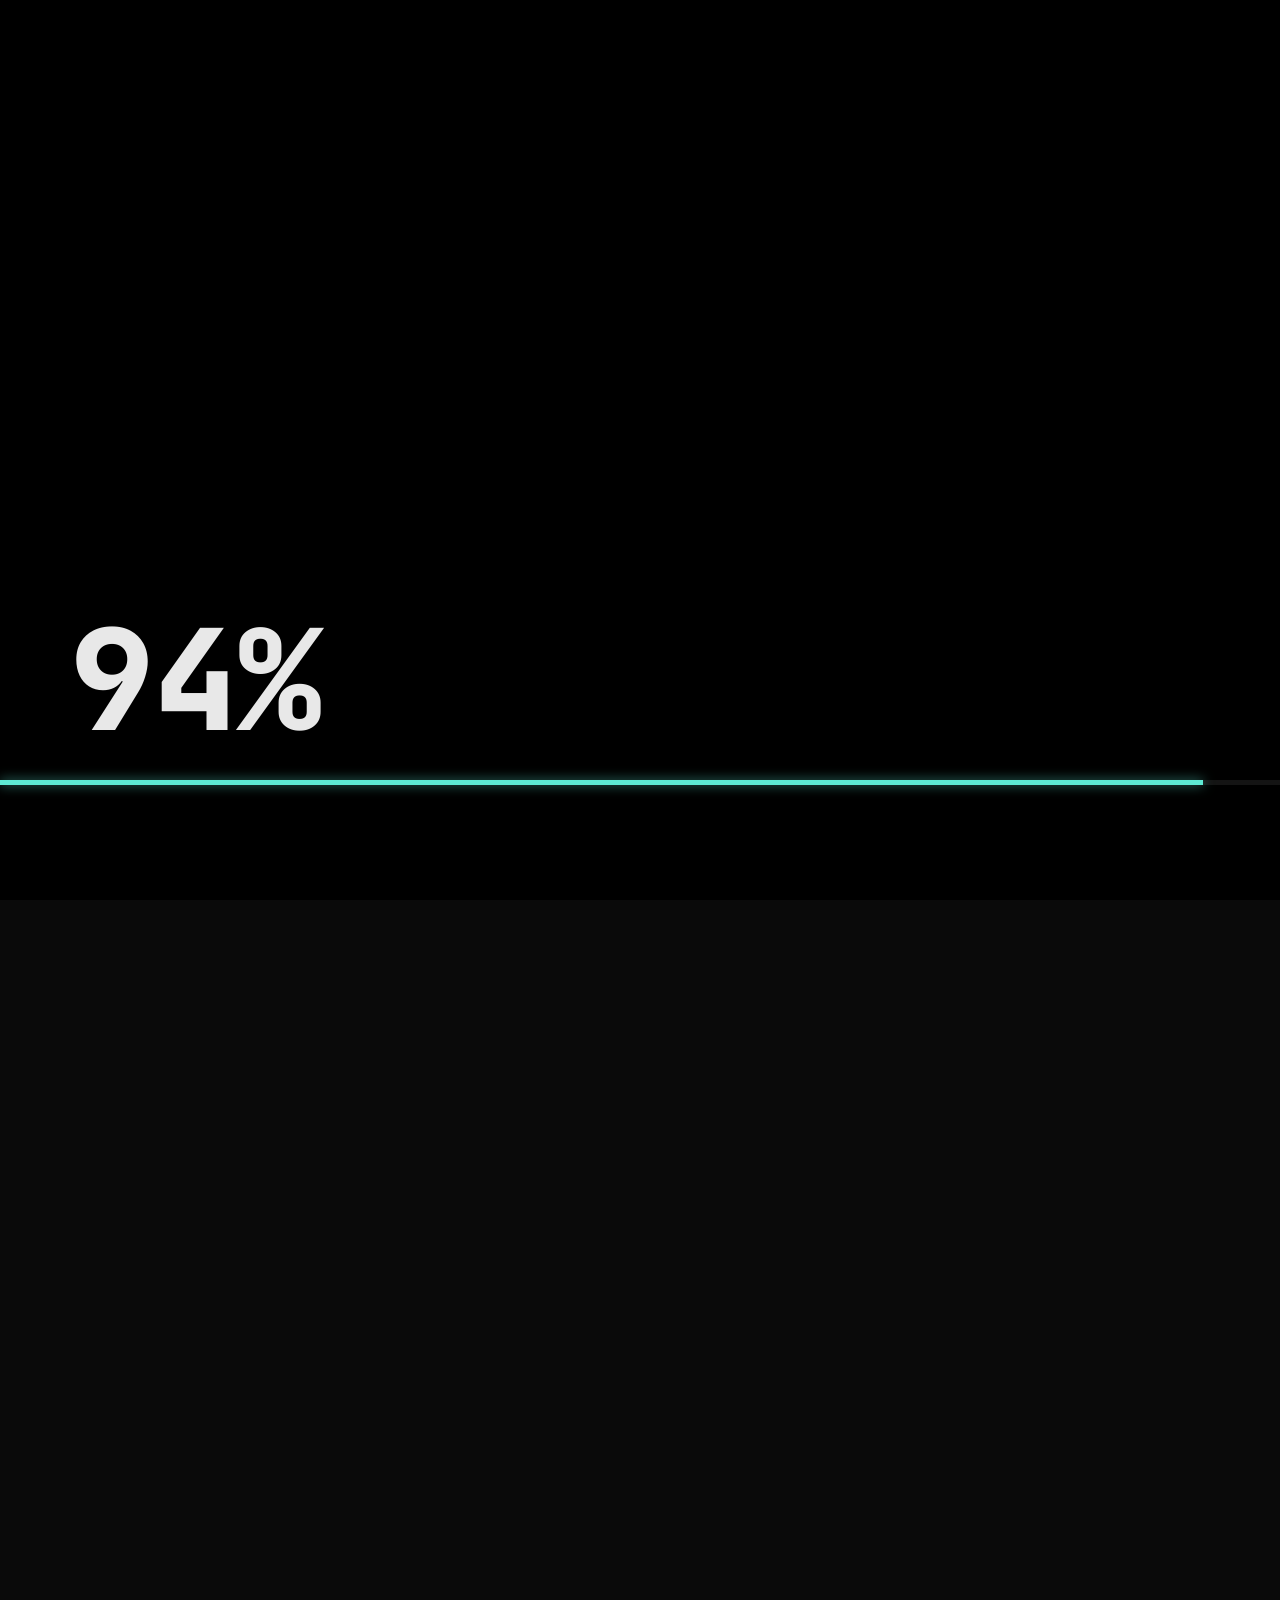
==== commit 29f630cb: "update" ====
--- a/index.html
+++ b/index.html
@@ -85,12 +85,12 @@
       <div class="hero-intro">
         <div class="pretitle"><span class="lang-ru">Привет, я</span><span class="lang-en">Hi, I'm</span></div>
         <h1>
-          <span class="lang-ru">Максим — <span class="accent-word">Python Backend</span><br>разработчик</span>
-          <span class="lang-en">Maksim, a <span class="accent-word">Python Backend</span><br>Developer</span>
+          <span class="lang-ru">Максим — <span class="accent-word">Python Backend</span><br>разработчик <span class="accent-muted">/ DevOps</span></span>
+          <span class="lang-en">Maksim — <span class="accent-word">Python Backend</span><br>Developer <span class="accent-muted">/ DevOps</span></span>
         </h1>
         <p class="lede">
-          <span class="lang-ru">Разрабатываю backend-сервисы, REST API и Telegram-приложения на Python — от идеи до продакшена.</span>
-          <span class="lang-en">Building backend services, REST APIs and Telegram applications in Python — from idea to production.</span>
+          <span class="lang-ru">Разрабатываю backend-сервисы, REST API и Telegram-приложения на Python — и довожу их до production с помощью Linux, Docker и CI/CD.</span>
+          <span class="lang-en">Building backend services, REST APIs and Telegram applications with Python — and taking them to production with Linux, Docker and CI/CD.</span>
         </p>
         <div class="loc">
           <span class="lang-ru">Тирасполь, Молдова · Гибрид / удалённо</span>
--- a/css/style.css
+++ b/css/style.css
@@ -1,372 +1,378 @@
-  :root{
-    --bg: #0a0a0a;
-    --fg: #e8e8e8;
-    --muted: #9a9a9a;
-    --accent: #5eead4;
-    --accent-dim: rgba(94,234,212,0.14);
-    --red: #ff2d2d;
-    --line: rgba(255,255,255,0.09);
-    --card-bg: rgba(255,255,255,0.03);
-    --card-bg-hover: rgba(94,234,212,0.06);
-  }
-  *{box-sizing:border-box;}
-  html,body{
-    margin:0; min-height:100%; width:100%;
-    overflow-x:hidden;
-    font-family: -apple-system, BlinkMacSystemFont, "Segoe UI", sans-serif;
-    background:#000;
-    color:var(--fg);
-  }
-  body:not(.unlocked){ overflow:hidden; height:100%; }
-  html.unlocked, html.unlocked body{ overflow:auto; }
-  body{ background:var(--bg); }
-  html{ scroll-behavior:smooth; scroll-padding-top:84px; }
-
-  ::selection{ background:var(--accent); color:#04201c; }
-
-  a{ color:inherit; text-decoration:none; }
-
-  /* language toggling */
-  [data-lang="ru"] .lang-en{ display:none; }
-  [data-lang="en"] .lang-ru{ display:none; }
-
-  /* ---------- Global particle background (whole site) ---------- */
-  #bg-particles{
-    position:fixed; inset:0; z-index:0; pointer-events:none;
-  }
-  #bg-spot{
-    position:fixed; inset:0; z-index:0; pointer-events:none;
-    background: radial-gradient(650px circle at var(--x,50%) var(--y,50%), rgba(94,234,212,0.08), transparent 60%);
-    transition: background 0.05s linear;
-  }
-
-  /* ---------- Hover bounce (used across the whole site) ---------- */
-  .hover-bounce{
-    transition: transform 0.28s cubic-bezier(.34,1.56,.64,1), box-shadow 0.28s ease, border-color 0.2s ease, background 0.2s ease, color 0.2s ease;
-    will-change: transform;
-  }
-  .hover-bounce:hover{
-    transform: translateY(-7px);
-    box-shadow: 0 14px 30px -12px rgba(94,234,212,0.28);
-  }
-
-  /* ---------- Reveal on scroll (replays both directions) ---------- */
-  .reveal{
-    opacity:0; transform: translateY(26px);
-    transition: opacity 0.7s cubic-bezier(.2,.7,.2,1), transform 0.7s cubic-bezier(.2,.7,.2,1);
-  }
-  .reveal.in-view{ opacity:1; transform:none; }
-  .reveal-stagger .reveal:nth-child(1){ transition-delay:0.02s; }
-  .reveal-stagger .reveal:nth-child(2){ transition-delay:0.08s; }
-  .reveal-stagger .reveal:nth-child(3){ transition-delay:0.14s; }
-  .reveal-stagger .reveal:nth-child(4){ transition-delay:0.20s; }
-  .reveal-stagger .reveal:nth-child(5){ transition-delay:0.26s; }
-  .reveal-stagger .reveal:nth-child(6){ transition-delay:0.32s; }
-
-  @media (prefers-reduced-motion: reduce){
-    .reveal{ opacity:1 !important; transform:none !important; transition:none !important; }
-    .hover-bounce:hover{ transform:none; }
-  }
-
-  /* ---------- Top bar (logo + nav + language switch) ---------- */
-  #topbar{
-    position:fixed; top:0; left:0; right:0; z-index:40;
-    display:flex; align-items:center; justify-content:space-between;
-    padding:18px 28px;
-    opacity:0; pointer-events:none;
-    transition: opacity 0.6s ease 0.2s, background 0.3s ease, border-color 0.3s ease;
-    font-family:'Inter', sans-serif;
-    background: transparent;
-    border-bottom: 1px solid transparent;
-  }
-  #topbar.show{ opacity:1; pointer-events:auto; }
-  #topbar.menu-open{ z-index:46; }
-  #topbar.scrolled{ background: rgba(10,10,10,0.72); backdrop-filter: blur(10px); border-bottom-color: var(--line); }
-  #logo{
-    display:flex; align-items:center; gap:10px;
-    font-family:'JetBrains Mono', monospace;
-    font-weight:800; font-size:15px; letter-spacing:0.02em;
-    color:var(--fg);
-  }
-  #logo .mark{
-    width:32px; height:32px; border-radius:50%;
-    border:1.5px solid var(--accent);
-    display:flex; align-items:center; justify-content:center;
-    font-size:12px; color:var(--accent);
-  }
-  #nav-links{ display:flex; align-items:center; gap:30px; }
-  #nav-links a{
-    font-size:13px; color:var(--muted); font-weight:500;
-    transition: color 0.2s ease;
-    position:relative;
-  }
-  #nav-links a::after{
-    content:''; position:absolute; left:0; right:0; bottom:-6px; height:1.5px;
-    background:var(--accent); transform:scaleX(0); transform-origin:left;
-    transition: transform 0.25s ease;
-  }
-  #nav-links a:hover{ color:var(--fg); }
-  #nav-links a:hover::after{ transform:scaleX(1); }
-  #topbar-right{ display:flex; align-items:center; gap:24px; }
-  #topbar-left{ display:flex; align-items:center; gap:10px; }
-
-  #menu-toggle{
-    display:none;
-    background:transparent; border:none; cursor:pointer; padding:0;
-    width:40px; height:40px; margin-left:-8px;
-    flex-direction:column; align-items:center; justify-content:center; gap:5px;
-  }
-  #menu-toggle span{
-    display:block; width:22px; height:2px; border-radius:2px; background:var(--fg);
-    transition: transform 0.25s ease, opacity 0.2s ease;
-  }
-  #menu-toggle.open span:nth-child(1){ transform: translateY(7px) rotate(45deg); }
-  #menu-toggle.open span:nth-child(2){ opacity:0; }
-  #menu-toggle.open span:nth-child(3){ transform: translateY(-7px) rotate(-45deg); }
-
-  #menu-backdrop{
-    position:fixed; inset:0; z-index:44; background:rgba(0,0,0,0.55);
-    opacity:0; pointer-events:none; transition:opacity 0.3s ease;
-  }
-  #menu-backdrop.open{ opacity:1; pointer-events:auto; }
-  #mobile-menu{
-    position:fixed; top:0; left:0; bottom:0; z-index:45;
-    width:min(80vw, 320px);
-    background:rgba(10,10,10,0.97); backdrop-filter:blur(12px);
-    border-right:1px solid var(--line);
-    padding:92px 18px 24px;
-    display:flex; flex-direction:column; gap:4px;
-    transform:translateX(-100%);
-    transition: transform 0.32s cubic-bezier(.4,0,.2,1);
-    overflow-y:auto;
-  }
-  #mobile-menu.open{ transform:translateX(0); }
-  #mobile-menu a{
-    font-family:'Inter', sans-serif; font-size:16px; font-weight:500;
-    color:var(--fg); padding:14px 12px; border-radius:10px;
-    transition: background 0.2s ease, color 0.2s ease;
-  }
-  #mobile-menu a:hover{ background:var(--accent-dim); color:var(--accent); }
-
-  #lang-toggle{
-    display:flex; border:1px solid var(--line); border-radius:999px; overflow:hidden;
-    font-family:'JetBrains Mono', monospace; font-size:12px; font-weight:600;
-  }
-  #lang-toggle button{
-    background:transparent; border:none; color:var(--muted);
-    padding:8px 14px; cursor:pointer; font-family:inherit; font-size:inherit; font-weight:inherit;
-    transition: color 0.2s ease, background 0.2s ease;
-  }
-  #lang-toggle button.active{ color:#04201c; background:var(--accent); }
-
-  @media (max-width: 860px){
-    #nav-links{ display:none; }
-    #menu-toggle{ display:flex; }
-  }
-
-  /* ---------- Stage 1: countdown ---------- */
-  #stage-count{
-    position:fixed; inset:0;
-    background:#000;
-    z-index:30;
-  }
-  #stage-count .loadbar{
-    position:absolute; left:0; right:0; bottom:115px;
-    height:5px; background:rgba(255,255,255,0.08);
-  }
-  #stage-count .loadbar-fill{
-    height:100%; width:0%;
-    background: var(--accent);
-    box-shadow: 0 0 12px rgba(94, 234, 212, 0.6);
-  }
-  #stage-count .counter{
-    position:absolute; left:70px; bottom:150px;
-    font-size:140px; font-weight:900; font-variant-numeric: tabular-nums;
-    font-family: 'JetBrains Mono', monospace;
-    color:var(--fg);
-    line-height:1;
-  }
-
-  /* ---------- Stage 2: name reveal ---------- */
-  #stage-name{
-    position:fixed; inset:0;
-    background:#000;
-    z-index:20;
-    transition: transform 0.8s cubic-bezier(0.6, 0, 0.35, 1);
-  }
-  #stage-name.slide-up{
-    transform: translateY(-100%);
-  }
-
-  #stage-name-text{
-    position:fixed; inset:0;
-    z-index:21;
-    display:flex; align-items:center; justify-content:center;
-    pointer-events:none;
-    opacity:0;
-  }
-  #stage-name-text h1{
-    margin:0;
-    color:#fff;
-    font-family: 'Inter', sans-serif;
-    font-size: clamp(30px, 12vw, 170px);
-    letter-spacing: 0.08em;
-    font-weight:700;
-    white-space:nowrap;
-    max-width:100%;
-    padding:0 12px;
-  }
-  #stage-name-text.appear{
-    opacity:1;
-    transition: opacity 1.1s ease-out;
-  }
-  #stage-name-text.fade-out{
-    opacity:0;
-    transition: opacity 0.8s cubic-bezier(0.6, 0, 0.35, 1);
-  }
-
-  /* ---------- Stage 3: hero ---------- */
-  #stage-main{
-    position:relative;
-    z-index:10;
-    background:transparent;
-    opacity:0;
-    pointer-events:none;
-  }
-  #stage-main.active{ pointer-events:auto; }
-
-  #hero{ position:relative; min-height:100vh; min-height:100svh; display:flex; align-items:center; overflow:hidden; }
-  #hero::after{
-    content:''; position:absolute; inset:0; z-index:2; pointer-events:none;
-    background:
-      linear-gradient(180deg, rgba(10,10,10,0.30) 0%, transparent 16%, transparent 68%, rgba(10,10,10,0.7) 100%);
-  }
-  #hero .content{
-    position:relative; z-index:3; width:100%; max-width:1440px; margin:0 auto;
-    padding:120px 44px 130px;
-    display:grid;
-    grid-template-columns: 1fr 1fr;
-    gap:40px;
-    align-items:center;
-    text-shadow: 0 2px 18px rgba(0,0,0,0.75);
-  }
-
-  .hero-intro .pretitle{ color:var(--accent); font-size:clamp(17px, 1.6vw, 22px); font-family:'JetBrains Mono', monospace; font-weight:500; margin-bottom:14px; }
-  .hero-intro h1{ font-size: clamp(34px, 4.6vw, 54px); margin:0 0 16px; font-weight:700; color:var(--fg); font-family:'Inter', sans-serif; letter-spacing:-0.01em; line-height:1.12; }
-  .hero-intro h1 .accent-word{ color:var(--accent); }
-  .hero-intro .lede{ color:var(--muted); font-size:16px; line-height:1.65; max-width:440px; margin:0 0 30px; }
-  .hero-intro .loc{ color:var(--muted); font-size:13px; margin-bottom:26px; font-family:'JetBrains Mono', monospace; }
-
-  .follow-row{ display:flex; flex-direction:column; gap:12px; }
-  .follow-row .follow-label{ font-family:'JetBrains Mono', monospace; font-size:11px; letter-spacing:0.12em; color:var(--muted); }
-  .follow-icons{ display:flex; gap:10px; }
-  .follow-icons a{
-    width:38px; height:38px; border-radius:50%; border:1px solid var(--line);
-    display:flex; align-items:center; justify-content:center;
-    color:var(--fg);
-  }
-  .follow-icons a:hover{ border-color:var(--accent); color:var(--accent); background:var(--accent-dim); }
-  .follow-icons img{ width:16px; height:16px; filter: grayscale(1) brightness(1.6); opacity:0.85; }
-  .follow-icons a:hover img{ filter:none; opacity:1; }
-
-  .hero-photo-col{
-    position:absolute; left:50%; bottom:0; transform:translateX(-50%);
-    z-index:1; height:min(102vh, 1080px);
-    display:flex; align-items:flex-end; justify-content:center;
-    pointer-events:none;
-  }
-  .photo-frame{
-    position:relative; height:100%; aspect-ratio: 821 / 1280; width:auto;
-  }
-  .photo-frame::before{
-    content:''; position:absolute; left:50%; top:38%; width:150%; aspect-ratio:1;
-    transform:translate(-50%,-50%);
-    background: radial-gradient(circle, rgba(94,234,212,0.20), transparent 60%);
-    filter: blur(40px); z-index:0; pointer-events:none;
-  }
-  .photo-frame img{
-    position:relative; z-index:1;
-    width:100%; height:100%; object-fit:contain; display:block;
-    filter: drop-shadow(0 24px 50px rgba(0,0,0,0.55));
-    -webkit-mask-image: linear-gradient(180deg, #000 0%, #000 68%, rgba(0,0,0,0.35) 88%, transparent 100%);
-    mask-image: linear-gradient(180deg, #000 0%, #000 68%, rgba(0,0,0,0.35) 88%, transparent 100%);
-  }
-  #hero-fallback{
-    position:absolute; inset:0; display:none; align-items:center; justify-content:center;
-    font-family:'JetBrains Mono', monospace; font-weight:800; font-size:48px; color:var(--accent);
-  }
-  .photo-scroll-btn{
-    position:absolute; left:-18px; bottom:24px; z-index:4; pointer-events:auto;
-    width:52px; height:52px; border-radius:50%;
-    background:var(--accent); color:#04201c;
-    display:flex; align-items:center; justify-content:center;
-    box-shadow: 0 10px 26px -8px rgba(94,234,212,0.55);
-    border:none; cursor:pointer;
-  }
-  .photo-scroll-btn svg{ animation: bob 2s ease-in-out infinite; }
-  @keyframes bob{ 0%,100%{ transform:translateY(0);} 50%{ transform:translateY(4px);} }
-
-  .hero-info-col{ display:flex; flex-direction:column; gap:26px; align-items:flex-end; text-align:right; max-width:360px; justify-self:end; }
-  .mini-block .mini-label{ font-family:'JetBrains Mono', monospace; font-size:11px; letter-spacing:0.1em; color:var(--accent); margin-bottom:8px; text-transform:uppercase; }
-  .mini-block p{ color:var(--muted); font-size:14px; line-height:1.6; margin:0 0 10px; }
-  .mini-block a.more{ font-size:12.5px; font-weight:600; color:var(--fg); font-family:'JetBrains Mono', monospace; border-bottom:1px solid var(--accent); padding-bottom:2px; }
-  .mini-block a.more:hover{ color:var(--accent); }
-
-  @media (max-width: 980px){
-    #hero{ align-items:flex-end; }
-    .hero-photo-col{ top:0; bottom:auto; height:min(52vh, 520px); height:min(52svh, 520px); }
-    #hero .content{ grid-template-columns:1fr; text-align:center; padding:calc(52vh + 22px) 24px 60px; padding-top:calc(52svh + 22px); }
-    .hero-intro .lede{ margin:0 auto 26px; }
-    .photo-scroll-btn{ left:50%; margin-left:-26px; bottom:10px; }
-    .follow-row{ align-items:center; }
-    .hero-info-col{ align-items:center; text-align:center; max-width:none; justify-self:center; }
-  }
-
-  /* ---------- Content sections ---------- */
-  main{ position:relative; z-index:2; max-width:960px; margin:0 auto; padding:0 24px 120px; }
-  section{ padding:86px 0; border-top:1px solid var(--line); }
-  section:first-of-type{ border-top:none; }
-  section h2{ font-size:26px; font-weight:700; margin:0 0 30px; font-family:'Inter', sans-serif; letter-spacing:-0.01em; }
-  section .section-sub{ color:var(--muted); font-size:15px; margin:-18px 0 34px; max-width:60ch; }
-
-  #about .about-grid{ display:grid; grid-template-columns: 1.1fr 1fr; gap:48px; align-items:stretch; }
-  #about p{ color:#cfcfcf; line-height:1.8; font-size:16px; margin:0 0 16px; max-width:60ch; }
-  #about .stack-line{ margin-top:22px; font-family:'JetBrains Mono', monospace; font-size:13px; color:var(--muted); line-height:1.9; }
-  #about .stack-line b{ color:var(--fg); font-weight:600; }
-  @media (max-width: 860px){ #about .about-grid{ grid-template-columns:1fr; } }
-
-  .job{ margin-bottom:52px; }
-  .job:last-child{ margin-bottom:0; }
-  .job-head{ display:flex; justify-content:space-between; align-items:baseline; gap:16px; flex-wrap:wrap; margin-bottom:4px; }
-  .job-title{ font-size:18px; font-weight:600; color:var(--fg); font-family:'Inter', sans-serif; }
-  .job-dates{ font-family:'JetBrains Mono', monospace; font-size:12px; color:var(--accent); white-space:nowrap; }
-  .job-sub{ color:var(--muted); font-size:13px; margin-bottom:16px; }
-  .job ul{ margin:0 0 16px; padding-left:18px; color:#cfcfcf; line-height:1.7; font-size:15px; }
-  .job ul li{ margin-bottom:8px; }
-  .job ul li::marker{ color:var(--accent); }
-  .job .stack{ font-family:'JetBrains Mono', monospace; font-size:12px; color:var(--muted); }
-  .job .stack b{ color:var(--accent); font-weight:500; }
-
-  /* ---------- Projects (timeline) ---------- */
-  .projects-timeline{ position:relative; padding-left:58px; }
+  :root{
+    --bg: #0a0a0a;
+    --fg: #e8e8e8;
+    --muted: #9a9a9a;
+    --accent: #5eead4;
+    --accent-dim: rgba(94,234,212,0.14);
+    --red: #ff2d2d;
+    --line: rgba(255,255,255,0.09);
+    --card-bg: rgba(255,255,255,0.03);
+    --card-bg-hover: rgba(94,234,212,0.06);
+  }
+  *{box-sizing:border-box;}
+  html,body{
+    margin:0; min-height:100%; width:100%;
+    overflow-x:hidden;
+    font-family: -apple-system, BlinkMacSystemFont, "Segoe UI", sans-serif;
+    background:#000;
+    color:var(--fg);
+  }
+  body:not(.unlocked){ overflow:hidden; height:100%; }
+  html.unlocked, html.unlocked body{ overflow:auto; }
+  body{ background:var(--bg); }
+  html{ scroll-behavior:smooth; scroll-padding-top:84px; }
+
+  ::selection{ background:var(--accent); color:#04201c; }
+
+  a{ color:inherit; text-decoration:none; }
+
+  /* language toggling */
+  [data-lang="ru"] .lang-en{ display:none; }
+  [data-lang="en"] .lang-ru{ display:none; }
+
+  /* ---------- Global particle background (whole site) ---------- */
+  #bg-particles{
+    position:fixed; inset:0; z-index:0; pointer-events:none;
+  }
+  #bg-spot{
+    position:fixed; inset:0; z-index:0; pointer-events:none;
+    background: radial-gradient(650px circle at var(--x,50%) var(--y,50%), rgba(94,234,212,0.08), transparent 60%);
+    transition: background 0.05s linear;
+  }
+
+  /* ---------- Hover bounce (used across the whole site) ---------- */
+  .hover-bounce{
+    transition: transform 0.28s cubic-bezier(.34,1.56,.64,1), box-shadow 0.28s ease, border-color 0.2s ease, background 0.2s ease, color 0.2s ease;
+    will-change: transform;
+  }
+  .hover-bounce:hover{
+    transform: translateY(-7px);
+    box-shadow: 0 14px 30px -12px rgba(94,234,212,0.28);
+  }
+
+  /* ---------- Reveal on scroll (replays both directions) ---------- */
+  .reveal{
+    opacity:0; transform: translateY(26px);
+    transition: opacity 0.7s cubic-bezier(.2,.7,.2,1), transform 0.7s cubic-bezier(.2,.7,.2,1);
+  }
+  .reveal.in-view{ opacity:1; transform:none; }
+  .reveal-stagger .reveal:nth-child(1){ transition-delay:0.02s; }
+  .reveal-stagger .reveal:nth-child(2){ transition-delay:0.08s; }
+  .reveal-stagger .reveal:nth-child(3){ transition-delay:0.14s; }
+  .reveal-stagger .reveal:nth-child(4){ transition-delay:0.20s; }
+  .reveal-stagger .reveal:nth-child(5){ transition-delay:0.26s; }
+  .reveal-stagger .reveal:nth-child(6){ transition-delay:0.32s; }
+
+  @media (prefers-reduced-motion: reduce){
+    .reveal{ opacity:1 !important; transform:none !important; transition:none !important; }
+    .hover-bounce:hover{ transform:none; }
+  }
+
+  /* ---------- Top bar (logo + nav + language switch) ---------- */
+  #topbar{
+    position:fixed; top:0; left:0; right:0; z-index:40;
+    display:flex; align-items:center; justify-content:space-between;
+    padding:18px 28px;
+    opacity:0; pointer-events:none;
+    transition: opacity 0.6s ease 0.2s, background 0.3s ease, border-color 0.3s ease;
+    font-family:'Inter', sans-serif;
+    background: transparent;
+    border-bottom: 1px solid transparent;
+  }
+  #topbar.show{ opacity:1; pointer-events:auto; }
+  #topbar.menu-open{ z-index:46; }
+  #topbar.scrolled{ background: rgba(10,10,10,0.72); backdrop-filter: blur(10px); border-bottom-color: var(--line); }
+  #logo{
+    display:flex; align-items:center; gap:10px;
+    font-family:'JetBrains Mono', monospace;
+    font-weight:800; font-size:15px; letter-spacing:0.02em;
+    color:var(--fg);
+  }
+  #logo .mark{
+    width:32px; height:32px; border-radius:50%;
+    border:1.5px solid var(--accent);
+    display:flex; align-items:center; justify-content:center;
+    font-size:12px; color:var(--accent);
+  }
+  #nav-links{ display:flex; align-items:center; gap:30px; }
+  #nav-links a{
+    font-size:13px; color:var(--muted); font-weight:500;
+    transition: color 0.2s ease;
+    position:relative;
+  }
+  #nav-links a::after{
+    content:''; position:absolute; left:0; right:0; bottom:-6px; height:1.5px;
+    background:var(--accent); transform:scaleX(0); transform-origin:left;
+    transition: transform 0.25s ease;
+  }
+  #nav-links a:hover{ color:var(--fg); }
+  #nav-links a:hover::after{ transform:scaleX(1); }
+  #topbar-right{ display:flex; align-items:center; gap:24px; }
+  #topbar-left{ display:flex; align-items:center; gap:10px; }
+
+  #menu-toggle{
+    display:none;
+    background:transparent; border:none; cursor:pointer; padding:0;
+    width:40px; height:40px; margin-left:-8px;
+    flex-direction:column; align-items:center; justify-content:center; gap:5px;
+  }
+  #menu-toggle span{
+    display:block; width:22px; height:2px; border-radius:2px; background:var(--fg);
+    transition: transform 0.25s ease, opacity 0.2s ease;
+  }
+  #menu-toggle.open span:nth-child(1){ transform: translateY(7px) rotate(45deg); }
+  #menu-toggle.open span:nth-child(2){ opacity:0; }
+  #menu-toggle.open span:nth-child(3){ transform: translateY(-7px) rotate(-45deg); }
+
+  #menu-backdrop{
+    position:fixed; inset:0; z-index:44; background:rgba(0,0,0,0.55);
+    opacity:0; pointer-events:none; transition:opacity 0.3s ease;
+  }
+  #menu-backdrop.open{ opacity:1; pointer-events:auto; }
+  #mobile-menu{
+    position:fixed; top:0; left:0; bottom:0; z-index:45;
+    width:min(80vw, 320px);
+    background:rgba(10,10,10,0.97); backdrop-filter:blur(12px);
+    border-right:1px solid var(--line);
+    padding:92px 18px 24px;
+    display:flex; flex-direction:column; gap:4px;
+    transform:translateX(-100%);
+    transition: transform 0.32s cubic-bezier(.4,0,.2,1);
+    overflow-y:auto;
+  }
+  #mobile-menu.open{ transform:translateX(0); }
+  #mobile-menu a{
+    font-family:'Inter', sans-serif; font-size:16px; font-weight:500;
+    color:var(--fg); padding:14px 12px; border-radius:10px;
+    transition: background 0.2s ease, color 0.2s ease;
+  }
+  #mobile-menu a:hover{ background:var(--accent-dim); color:var(--accent); }
+
+  #lang-toggle{
+    display:flex; border:1px solid var(--line); border-radius:999px; overflow:hidden;
+    font-family:'JetBrains Mono', monospace; font-size:12px; font-weight:600;
+  }
+  #lang-toggle button{
+    background:transparent; border:none; color:var(--muted);
+    padding:8px 14px; cursor:pointer; font-family:inherit; font-size:inherit; font-weight:inherit;
+    transition: color 0.2s ease, background 0.2s ease;
+  }
+  #lang-toggle button.active{ color:#04201c; background:var(--accent); }
+
+  @media (max-width: 860px){
+    #nav-links{ display:none; }
+    #menu-toggle{ display:flex; }
+  }
+
+  /* ---------- Stage 1: countdown ---------- */
+  #stage-count{
+    position:fixed; inset:0;
+    background:#000;
+    z-index:30;
+  }
+  #stage-count .loadbar{
+    position:absolute; left:0; right:0; bottom:115px;
+    height:5px; background:rgba(255,255,255,0.08);
+  }
+  #stage-count .loadbar-fill{
+    height:100%; width:0%;
+    background: var(--accent);
+    box-shadow: 0 0 12px rgba(94, 234, 212, 0.6);
+  }
+  #stage-count .counter{
+    position:absolute; left:70px; bottom:150px;
+    font-size:140px; font-weight:900; font-variant-numeric: tabular-nums;
+    font-family: 'JetBrains Mono', monospace;
+    color:var(--fg);
+    line-height:1;
+  }
+
+  /* ---------- Stage 2: name reveal ---------- */
+  #stage-name{
+    position:fixed; inset:0;
+    background:#000;
+    z-index:20;
+    transition: transform 0.8s cubic-bezier(0.6, 0, 0.35, 1);
+  }
+  #stage-name.slide-up{
+    transform: translateY(-100%);
+  }
+
+  #stage-name-text{
+    position:fixed; inset:0;
+    z-index:21;
+    display:flex; align-items:center; justify-content:center;
+    pointer-events:none;
+    opacity:0;
+  }
+  #stage-name-text h1{
+    margin:0;
+    color:#fff;
+    font-family: 'Inter', sans-serif;
+    font-size: clamp(30px, 12vw, 170px);
+    letter-spacing: 0.08em;
+    font-weight:700;
+    white-space:nowrap;
+    max-width:100%;
+    padding:0 12px;
+  }
+  #stage-name-text.appear{
+    opacity:1;
+    transition: opacity 1.1s ease-out;
+  }
+  #stage-name-text.fade-out{
+    opacity:0;
+    transition: opacity 0.8s cubic-bezier(0.6, 0, 0.35, 1);
+  }
+
+  /* ---------- Stage 3: hero ---------- */
+  #stage-main{
+    position:relative;
+    z-index:10;
+    background:transparent;
+    opacity:0;
+    pointer-events:none;
+  }
+  #stage-main.active{ pointer-events:auto; }
+
+  #hero{ position:relative; min-height:100vh; min-height:100svh; display:flex; align-items:center; overflow:hidden; }
+  #hero::after{
+    content:''; position:absolute; inset:0; z-index:2; pointer-events:none;
+    background:
+      linear-gradient(180deg, rgba(10,10,10,0.30) 0%, transparent 16%, transparent 68%, rgba(10,10,10,0.7) 100%);
+  }
+  #hero .content{
+    position:relative; z-index:3; width:100%; max-width:1440px; margin:0 auto;
+    padding:120px 44px 130px;
+    display:grid;
+    grid-template-columns: 1fr 1fr;
+    gap:40px;
+    align-items:center;
+    text-shadow: 0 2px 18px rgba(0,0,0,0.75);
+  }
+
+  .hero-intro .pretitle{ color:var(--accent); font-size:clamp(17px, 1.6vw, 22px); font-family:'JetBrains Mono', monospace; font-weight:500; margin-bottom:14px; }
+  .hero-intro h1{ font-size: clamp(34px, 4.6vw, 54px); margin:0 0 16px; font-weight:700; color:var(--fg); font-family:'Inter', sans-serif; letter-spacing:-0.01em; line-height:1.12; }
+  .hero-intro h1 .accent-word{ color:var(--accent); }
+  .hero-intro h1 .accent-muted{ color:#8B949E; }
+  .hero-intro .lede{ color:var(--muted); font-size:16px; line-height:1.65; max-width:440px; margin:0 0 30px; }
+  .hero-intro .loc{ color:var(--muted); font-size:13px; margin-bottom:26px; font-family:'JetBrains Mono', monospace; }
+
+  .follow-row{ display:flex; flex-direction:column; gap:12px; }
+  .follow-row .follow-label{ font-family:'JetBrains Mono', monospace; font-size:11px; letter-spacing:0.12em; color:var(--muted); }
+  .follow-icons{ display:flex; gap:10px; }
+  .follow-icons a{
+    width:38px; height:38px; border-radius:50%; border:1px solid var(--line);
+    display:flex; align-items:center; justify-content:center;
+    color:var(--fg);
+  }
+  .follow-icons a:hover{ border-color:var(--accent); color:var(--accent); background:var(--accent-dim); }
+  .follow-icons img{ width:16px; height:16px; filter: grayscale(1) brightness(1.6); opacity:0.85; }
+  .follow-icons a:hover img{ filter:none; opacity:1; }
+
+  .hero-photo-col{
+    position:absolute; left:50%; bottom:0; transform:translateX(-50%);
+    z-index:1; height:min(102vh, 1080px);
+    display:flex; align-items:flex-end; justify-content:center;
+    pointer-events:none;
+  }
+  .photo-frame{
+    position:relative; height:100%; aspect-ratio: 821 / 1280; width:auto;
+  }
+  .photo-frame::before{
+    content:''; position:absolute; left:50%; top:38%; width:150%; aspect-ratio:1;
+    transform:translate(-50%,-50%);
+    background: radial-gradient(circle, rgba(94,234,212,0.20), transparent 60%);
+    filter: blur(40px); z-index:0; pointer-events:none;
+  }
+  .photo-frame img{
+    position:relative; z-index:1;
+    width:100%; height:100%; object-fit:contain; display:block;
+    filter: drop-shadow(0 24px 50px rgba(0,0,0,0.55));
+    -webkit-mask-image: linear-gradient(180deg, #000 0%, #000 68%, rgba(0,0,0,0.35) 88%, transparent 100%);
+    mask-image: linear-gradient(180deg, #000 0%, #000 68%, rgba(0,0,0,0.35) 88%, transparent 100%);
+  }
+  #hero-fallback{
+    position:absolute; inset:0; display:none; align-items:center; justify-content:center;
+    font-family:'JetBrains Mono', monospace; font-weight:800; font-size:48px; color:var(--accent);
+  }
+  .photo-scroll-btn{
+    position:absolute; left:-18px; bottom:24px; z-index:4; pointer-events:auto;
+    width:52px; height:52px; border-radius:50%;
+    background:var(--accent); color:#04201c;
+    display:flex; align-items:center; justify-content:center;
+    box-shadow: 0 10px 26px -8px rgba(94,234,212,0.55);
+    border:none; cursor:pointer;
+  }
+  .photo-scroll-btn svg{ animation: bob 2s ease-in-out infinite; }
+  @keyframes bob{ 0%,100%{ transform:translateY(0);} 50%{ transform:translateY(4px);} }
+
+  .hero-info-col{ display:flex; flex-direction:column; gap:26px; align-items:flex-end; text-align:right; max-width:360px; justify-self:end; }
+  .mini-block .mini-label{ font-family:'JetBrains Mono', monospace; font-size:11px; letter-spacing:0.1em; color:var(--accent); margin-bottom:8px; text-transform:uppercase; }
+  .mini-block p{ color:var(--muted); font-size:14px; line-height:1.6; margin:0 0 10px; }
+  .mini-block a.more{ font-size:12.5px; font-weight:600; color:var(--fg); font-family:'JetBrains Mono', monospace; border-bottom:1px solid var(--accent); padding-bottom:2px; }
+  .mini-block a.more:hover{ color:var(--accent); }
+
+  @media (max-width: 980px){
+    #hero{ align-items:flex-end; }
+    .hero-photo-col{ top:0; bottom:auto; height:min(52vh, 520px); height:min(52svh, 520px); }
+    #hero .content{ grid-template-columns:1fr; text-align:center; padding:calc(52vh + 22px) 24px 60px; padding-top:calc(52svh + 22px); }
+    .hero-intro .lede{ margin:0 auto 26px; }
+    .photo-scroll-btn{ left:50%; margin-left:-26px; bottom:10px; }
+    .follow-row{ align-items:center; }
+    .hero-info-col{ align-items:center; text-align:center; max-width:none; justify-self:center; }
+  }
+
+  /* ---------- Content sections ---------- */
+  main{ position:relative; z-index:2; max-width:960px; margin:0 auto; padding:0 24px 120px; }
+  section{ padding:86px 0; border-top:1px solid var(--line); }
+  section:first-of-type{ border-top:none; }
+  section h2{ font-size:26px; font-weight:700; margin:0 0 30px; font-family:'Inter', sans-serif; letter-spacing:-0.01em; }
+  section .section-sub{ color:var(--muted); font-size:15px; margin:-18px 0 34px; max-width:60ch; }
+
+  #about .about-grid{ display:grid; grid-template-columns: 1.1fr 1fr; gap:48px; align-items:stretch; }
+  #about p{ color:#cfcfcf; line-height:1.8; font-size:16px; margin:0 0 16px; max-width:60ch; }
+  #about .stack-line{ margin-top:22px; font-family:'JetBrains Mono', monospace; font-size:13px; color:var(--muted); line-height:1.9; }
+  #about .stack-line b{ color:var(--fg); font-weight:600; }
+  @media (max-width: 860px){ #about .about-grid{ grid-template-columns:1fr; } }
+
+  .job{ margin-bottom:52px; }
+  .job:last-child{ margin-bottom:0; }
+  .job-head{ display:flex; justify-content:space-between; align-items:baseline; gap:16px; flex-wrap:wrap; margin-bottom:4px; }
+  .job-title{ font-size:18px; font-weight:600; color:var(--fg); font-family:'Inter', sans-serif; }
+  .job-dates{ font-family:'JetBrains Mono', monospace; font-size:12px; color:var(--accent); white-space:nowrap; }
+  .job-sub{ color:var(--muted); font-size:13px; margin-bottom:16px; }
+  .job ul{ margin:0 0 16px; padding-left:18px; color:#cfcfcf; line-height:1.7; font-size:15px; }
+  .job ul li{ margin-bottom:8px; }
+  .job ul li::marker{ color:var(--accent); }
+  .job .stack{ font-family:'JetBrains Mono', monospace; font-size:12px; color:var(--muted); }
+  .job .stack b{ color:var(--accent); font-weight:500; }
+
+  /* ---------- Projects (alternating timeline) ---------- */
+  .projects-timeline{ position:relative; display:flex; flex-direction:column; gap:48px; padding:24px 0; }
   .projects-timeline::before{
-    content:''; position:absolute; left:19px; top:4px; bottom:4px; width:2px;
-    background:var(--line);
-  }
-  .project{ position:relative; margin-bottom:40px; }
-  .project:last-child{ margin-bottom:0; }
+    content:''; position:absolute; left:50%; top:0; bottom:0; width:2px;
+    background:var(--line); transform:translateX(-50%);
+  }
+  .project{ position:relative; width:50%; box-sizing:border-box; }
+  .project:nth-child(odd){ align-self:flex-start; padding-right:46px; }
+  .project:nth-child(even){ align-self:flex-end; padding-left:46px; }
   .project-icon{
-    position:absolute; left:-58px; top:0;
+    position:absolute; top:22px;
     width:40px; height:40px; border-radius:50%;
     display:flex; align-items:center; justify-content:center;
-    border:2px solid var(--accent); background:var(--bg); z-index:1;
-  }
+    border:2px solid var(--accent); background:var(--bg); z-index:2;
+  }
+  .project:nth-child(odd) .project-icon{ right:-20px; }
+  .project:nth-child(even) .project-icon{ left:-20px; }
   .project-icon svg{ width:19px; height:19px; color:var(--accent); }
   .project-content{
     border:1px solid var(--line); border-radius:14px; padding:22px 24px;
     background:var(--card-bg);
   }
   .project-content:hover{ background:var(--card-bg-hover); border-color:rgba(94,234,212,0.3); }
+  .project:nth-child(odd) .project-content{ text-align:right; }
+  .project:nth-child(even) .project-content{ text-align:left; }
   .project-head{ display:flex; justify-content:space-between; align-items:baseline; gap:14px; flex-wrap:wrap; margin-bottom:8px; }
   .project-title{ font-size:17px; font-weight:600; color:var(--fg); font-family:'Inter', sans-serif; }
   .project-link{
@@ -381,198 +387,210 @@
   .project-content p{ color:#cfcfcf; line-height:1.7; font-size:14.5px; margin:0 0 14px; }
   .project-stack{ font-family:'JetBrains Mono', monospace; font-size:12px; color:var(--muted); line-height:1.7; }
   .project-stack b{ color:var(--accent); font-weight:500; }
+
+  @media (max-width: 860px){
+    .projects-timeline{ display:block; padding-left:58px; }
+    .projects-timeline::before{ left:19px; transform:none; }
+    .project{ width:auto; padding:0 !important; margin-bottom:40px; }
+    .project:last-child{ margin-bottom:0; }
+    .project:nth-child(odd) .project-icon,
+    .project:nth-child(even) .project-icon{ left:-58px; right:auto; top:0; }
+    .project:nth-child(odd) .project-content,
+    .project:nth-child(even) .project-content{ text-align:left; }
+  }
   @media (max-width: 560px){
     .projects-timeline{ padding-left:44px; }
     .projects-timeline::before{ left:15px; }
-    .project-icon{ left:-44px; width:32px; height:32px; }
+    .project:nth-child(odd) .project-icon,
+    .project:nth-child(even) .project-icon{ left:-44px; width:32px; height:32px; }
     .project-icon svg{ width:15px; height:15px; }
     .project-content{ padding:18px 18px; }
   }
 
-  /* ---------- Technical arsenal (skills) ---------- */
-  #skills .arsenal-badge{
-    display:inline-block; font-family:'JetBrains Mono', monospace; font-size:12.5px;
-    color:var(--accent); border:1px solid var(--line); border-radius:999px;
-    padding:8px 16px; margin:-16px 0 34px;
-  }
-  .arsenal-grid{ display:grid; grid-template-columns: repeat(3, 1fr); gap:18px; }
-  .tech-category{
-    border:1px solid var(--line); border-radius:14px; padding:20px;
-    background: var(--card-bg);
-  }
-  .tech-category:hover{ background: var(--card-bg-hover); border-color: rgba(94,234,212,0.3); }
-  .tech-category h3{
-    display:flex; align-items:center; gap:10px;
-    font-size:14.5px; font-weight:600; color:var(--fg); margin:0 0 16px; font-family:'Inter', sans-serif;
-  }
-  .tech-category h3 .cat-icon{ font-size:16px; }
-  .tech-items{ display:grid; grid-template-columns: 1fr 1fr; gap:8px; }
-  .tech-item{
-    display:flex; align-items:center; gap:8px;
-    border:1px solid var(--line); border-radius:8px; padding:8px 10px;
-    font-size:12.5px; color:var(--fg); background:rgba(255,255,255,0.015);
-  }
-  .tech-item:hover{ border-color:var(--accent); color:var(--accent); background:var(--accent-dim); }
-  .tech-item img{ width:15px; height:15px; flex-shrink:0; }
-  .tech-item .glyph{ font-family:'JetBrains Mono', monospace; font-weight:700; font-size:11px; color:var(--accent); flex-shrink:0; width:15px; text-align:center; }
-  @media (max-width: 860px){ .arsenal-grid{ grid-template-columns: 1fr 1fr; } }
-  @media (max-width: 560px){ .arsenal-grid{ grid-template-columns: 1fr; } .tech-items{ grid-template-columns:1fr 1fr; } }
-
-  /* ---------- Education & hobby cards ---------- */
-  #edu-hobby{ }
-  .cards-row{ display:grid; grid-template-columns:1fr 1fr; gap:20px; }
-  .info-card{
-    border:1px solid var(--line); border-radius:16px; padding:28px;
-    background: var(--card-bg);
-  }
-  .info-card:hover{ background: var(--card-bg-hover); border-color: rgba(94,234,212,0.3); }
-  .info-card h3{
-    display:flex; align-items:center; gap:10px;
-    font-size:19px; font-weight:700; margin:0 0 20px; font-family:'Inter', sans-serif;
-  }
-  .info-card h3 .card-icon{ font-size:20px; }
-  .info-card .edu-title{ font-size:16px; font-weight:600; margin-bottom:4px; }
-  .info-card .edu-sub{ color:var(--muted); font-size:14px; margin-bottom:4px; }
-  .info-card .edu-meta{ font-family:'JetBrains Mono', monospace; font-size:12px; color:var(--accent); margin-bottom:20px; }
-  .info-card .course-label{ font-size:13px; color:var(--muted); margin-bottom:10px; font-weight:600; }
-  .info-card .course-tags{ display:flex; flex-wrap:wrap; gap:8px; margin-bottom:20px; }
-  .info-card .lang-note{ font-size:13px; color:var(--muted); padding-top:16px; border-top:1px solid var(--line); }
-  .info-card .lang-note b{ color:var(--fg); }
-  .info-card ul.hobby-list{ margin:0; padding-left:0; list-style:none; }
-  .info-card ul.hobby-list li{
-    position:relative; padding-left:20px; margin-bottom:14px; color:#cfcfcf; font-size:15px; line-height:1.55;
-  }
-  .info-card ul.hobby-list li::before{
-    content:''; position:absolute; left:0; top:8px; width:6px; height:6px; border-radius:50%; background:var(--accent);
-  }
-  @media (max-width: 780px){ .cards-row{ grid-template-columns:1fr; } }
-
-  /* ---------- Resume cards ---------- */
-  .resume-grid{ display:grid; grid-template-columns:1fr 1fr; gap:18px; }
-  .resume-card{
-    border:1px solid var(--line); border-radius:16px; padding:26px;
-    background:var(--card-bg);
-    display:flex; flex-direction:column;
-  }
-  .resume-card:hover{ background:var(--card-bg-hover); border-color:rgba(94,234,212,0.3); }
-  .resume-card .resume-icon{ font-size:24px; margin-bottom:12px; }
-  .resume-card h3{ font-size:18px; font-weight:700; margin:0 0 4px; font-family:'Inter',sans-serif; }
-  .resume-card .resume-role{ font-family:'JetBrains Mono', monospace; font-size:12px; color:var(--accent); margin-bottom:14px; }
-  .resume-card p{ color:var(--muted); font-size:14px; line-height:1.6; margin:0 0 20px; }
-  .resume-card .resume-links{ display:flex; flex-wrap:wrap; gap:10px; margin-top:auto; }
-  @media (max-width: 700px){ .resume-grid{ grid-template-columns:1fr; } }
-
-  .skill-group{ margin-bottom:26px; }
-  .skill-group:last-child{ margin-bottom:0; }
-  .skill-group h3{ font-size:13px; font-weight:600; color:var(--muted); margin:0 0 12px; font-family:'Inter', sans-serif; }
-  .tags{ display:flex; flex-wrap:wrap; gap:8px; }
-  .tag{
-    font-family:'JetBrains Mono', monospace; font-size:12.5px; color:var(--fg);
-    border:1px solid var(--line); border-radius:6px; padding:6px 11px;
-  }
-  .tag:hover{ border-color:var(--accent); color:var(--accent); }
-
-  #contact .contact-grid{ display:flex; flex-direction:column; gap:12px; margin-bottom:10px; }
-  #contact .contact-item{
-    display:flex; align-items:center; justify-content:space-between;
-    border:1px solid var(--line); border-radius:10px; padding:14px 18px;
-    background: var(--card-bg);
-  }
-  #contact .contact-item:hover{ border-color:var(--accent); background:var(--accent-dim); }
-  #contact .contact-item .k{ color:var(--muted); font-size:13px; font-family:'JetBrains Mono', monospace; }
-  #contact .contact-item .v{ font-size:14.5px; font-weight:500; }
-
-  .contact-row{ display:flex; flex-wrap:wrap; gap:10px; justify-content:center; }
-  .chip{
-    display:inline-flex; align-items:center; gap:6px;
-    border:1px solid var(--line); border-radius:999px;
-    padding:9px 16px; font-size:13px; font-family:'JetBrains Mono', monospace;
-    color:var(--fg);
-  }
-  .chip:hover{ border-color:var(--accent); color:var(--accent); background:var(--accent-dim); }
-  .chip.solid{ background:var(--accent); color:#04201c; border-color:var(--accent); }
-  .chip.solid:hover{ background:var(--accent); color:#04201c; }
-
-  footer{ position:relative; z-index:2; text-align:center; padding:36px 24px 48px; color:var(--muted); font-size:12px; font-family:'JetBrains Mono', monospace; border-top:1px solid var(--line); }
-
-  /* ---------- Embedded terminal widget ---------- */
-  .about-terminal{ position:relative; }
-  .terminal{
-    position:absolute; inset:0;
-    display:flex; flex-direction:column;
-    background: rgba(10, 10, 10, 0.72);
-    border: 1px solid rgba(94, 234, 212, 0.22);
-    border-radius: 12px;
-    box-shadow: 0 0 35px rgba(94, 234, 212, 0.08);
-    backdrop-filter: blur(16px);
-    overflow: hidden;
-  }
-  .terminal .terminal-header{
-    background: rgba(94, 234, 212, 0.05);
-    padding: 10px 16px;
-    display: flex;
-    align-items: center;
-    border-bottom: 1px solid rgba(94, 234, 212, 0.22);
-  }
-  .terminal .status-dot{
-    width: 8px; height: 8px; border-radius: 50%;
-    background: var(--accent); box-shadow: 0 0 10px var(--accent);
-    margin-right: 12px;
-    animation: term-pulse 1.2s infinite;
-  }
-  @keyframes term-pulse{ 0%{opacity:0.3;} 50%{opacity:1;} 100%{opacity:0.3;} }
-  .terminal .title{ color:var(--accent); font-size:12px; letter-spacing:1px; font-family:'JetBrains Mono', monospace; }
-  .terminal .terminal-body{
-    padding: 16px; flex:1 1 auto; min-height:0; overflow-y:auto;
-    color:#cfcfcf; font-size:12.5px; line-height:1.6;
-    font-family:'Consolas','Fira Code','Courier New',monospace;
-  }
-  .terminal .line{ margin-bottom:4px; word-break:break-all; }
-  .terminal .prompt{ color:var(--accent); font-weight:bold; text-shadow:0 0 8px rgba(94,234,212,0.5); }
-  .terminal .cursor{
-    display:inline-block; width:7px; height:13px; background:var(--accent);
-    margin-left:4px; vertical-align:middle; box-shadow:0 0 8px var(--accent);
-    animation: term-blink 0.8s infinite;
-  }
-  @keyframes term-blink{ 0%,100%{opacity:1;} 50%{opacity:0;} }
-  .terminal .tag-info{ color:var(--accent); }
-  .terminal .tag-success{ color:#7ee787; }
-  .terminal .tag-warn{ color:#facc15; }
-  .terminal .tag-err{ color:#ff6b6b; }
-  .terminal .terminal-body::-webkit-scrollbar{ width:4px; }
-  .terminal .terminal-body::-webkit-scrollbar-thumb{ background:rgba(94,234,212,0.35); border-radius:2px; }
-  @media (max-width:860px){
-    .terminal{ position:static; inset:auto; height:auto; }
-    .about-terminal{ display:block; }
-    .terminal .terminal-body{ flex:none; height:320px; }
-  }
-
-  @media (max-width: 560px){
-    #stage-count .counter{ left:32px; bottom:126px; font-size:96px; }
-    #stage-count .loadbar{ bottom:96px; }
-    #topbar{ padding:12px 16px; }
-    #logo{ font-size:13px; }
-    #logo .mark{ width:28px; height:28px; font-size:11px; }
-    #lang-toggle button{ padding:7px 12px; }
-    main{ padding:0 18px 90px; }
-    section{ padding:64px 0; }
-    section h2{ font-size:22px; }
-    .hero-intro h1{ font-size: clamp(27px, 8vw, 36px); }
-    .hero-intro .lede{ font-size:15px; }
-    .hero-info-col{ gap:20px; }
-    .photo-scroll-btn{ width:46px; height:46px; margin-left:-23px; }
-    .job-head{ flex-direction:column; align-items:flex-start; gap:4px; }
-    #contact .contact-item{ flex-direction:column; align-items:flex-start; gap:4px; }
-    #contact .contact-item .v{ word-break:break-word; }
-    .info-card{ padding:22px; }
-    .tech-category{ padding:16px; }
-    .terminal .terminal-body{ height:260px; font-size:12px; }
-    .cards-row{ gap:14px; }
-    footer{ padding:30px 18px 40px; }
-  }
-
-  @media (max-width: 380px){
-    .hero-intro h1{ font-size:24px; }
-    .hero-intro .lede{ font-size:14px; }
-    .arsenal-grid{ grid-template-columns:1fr; }
-  }
+  /* ---------- Technical arsenal (skills) ---------- */
+  #skills .arsenal-badge{
+    display:inline-block; font-family:'JetBrains Mono', monospace; font-size:12.5px;
+    color:var(--accent); border:1px solid var(--line); border-radius:999px;
+    padding:8px 16px; margin:-16px 0 34px;
+  }
+  .arsenal-grid{ display:grid; grid-template-columns: repeat(3, 1fr); gap:18px; }
+  .tech-category{
+    border:1px solid var(--line); border-radius:14px; padding:20px;
+    background: var(--card-bg);
+  }
+  .tech-category:hover{ background: var(--card-bg-hover); border-color: rgba(94,234,212,0.3); }
+  .tech-category h3{
+    display:flex; align-items:center; gap:10px;
+    font-size:14.5px; font-weight:600; color:var(--fg); margin:0 0 16px; font-family:'Inter', sans-serif;
+  }
+  .tech-category h3 .cat-icon{ font-size:16px; }
+  .tech-items{ display:grid; grid-template-columns: 1fr 1fr; gap:8px; }
+  .tech-item{
+    display:flex; align-items:center; gap:8px;
+    border:1px solid var(--line); border-radius:8px; padding:8px 10px;
+    font-size:12.5px; color:var(--fg); background:rgba(255,255,255,0.015);
+  }
+  .tech-item:hover{ border-color:var(--accent); color:var(--accent); background:var(--accent-dim); }
+  .tech-item img{ width:15px; height:15px; flex-shrink:0; }
+  .tech-item .glyph{ font-family:'JetBrains Mono', monospace; font-weight:700; font-size:11px; color:var(--accent); flex-shrink:0; width:15px; text-align:center; }
+  @media (max-width: 860px){ .arsenal-grid{ grid-template-columns: 1fr 1fr; } }
+  @media (max-width: 560px){ .arsenal-grid{ grid-template-columns: 1fr; } .tech-items{ grid-template-columns:1fr 1fr; } }
+
+  /* ---------- Education & hobby cards ---------- */
+  #edu-hobby{ }
+  .cards-row{ display:grid; grid-template-columns:1fr 1fr; gap:20px; }
+  .info-card{
+    border:1px solid var(--line); border-radius:16px; padding:28px;
+    background: var(--card-bg);
+  }
+  .info-card:hover{ background: var(--card-bg-hover); border-color: rgba(94,234,212,0.3); }
+  .info-card h3{
+    display:flex; align-items:center; gap:10px;
+    font-size:19px; font-weight:700; margin:0 0 20px; font-family:'Inter', sans-serif;
+  }
+  .info-card h3 .card-icon{ font-size:20px; }
+  .info-card .edu-title{ font-size:16px; font-weight:600; margin-bottom:4px; }
+  .info-card .edu-sub{ color:var(--muted); font-size:14px; margin-bottom:4px; }
+  .info-card .edu-meta{ font-family:'JetBrains Mono', monospace; font-size:12px; color:var(--accent); margin-bottom:20px; }
+  .info-card .course-label{ font-size:13px; color:var(--muted); margin-bottom:10px; font-weight:600; }
+  .info-card .course-tags{ display:flex; flex-wrap:wrap; gap:8px; margin-bottom:20px; }
+  .info-card .lang-note{ font-size:13px; color:var(--muted); padding-top:16px; border-top:1px solid var(--line); }
+  .info-card .lang-note b{ color:var(--fg); }
+  .info-card ul.hobby-list{ margin:0; padding-left:0; list-style:none; }
+  .info-card ul.hobby-list li{
+    position:relative; padding-left:20px; margin-bottom:14px; color:#cfcfcf; font-size:15px; line-height:1.55;
+  }
+  .info-card ul.hobby-list li::before{
+    content:''; position:absolute; left:0; top:8px; width:6px; height:6px; border-radius:50%; background:var(--accent);
+  }
+  @media (max-width: 780px){ .cards-row{ grid-template-columns:1fr; } }
+
+  /* ---------- Resume cards ---------- */
+  .resume-grid{ display:grid; grid-template-columns:1fr 1fr; gap:18px; }
+  .resume-card{
+    border:1px solid var(--line); border-radius:16px; padding:26px;
+    background:var(--card-bg);
+    display:flex; flex-direction:column;
+  }
+  .resume-card:hover{ background:var(--card-bg-hover); border-color:rgba(94,234,212,0.3); }
+  .resume-card .resume-icon{ font-size:24px; margin-bottom:12px; }
+  .resume-card h3{ font-size:18px; font-weight:700; margin:0 0 4px; font-family:'Inter',sans-serif; }
+  .resume-card .resume-role{ font-family:'JetBrains Mono', monospace; font-size:12px; color:var(--accent); margin-bottom:14px; }
+  .resume-card p{ color:var(--muted); font-size:14px; line-height:1.6; margin:0 0 20px; }
+  .resume-card .resume-links{ display:flex; flex-wrap:wrap; gap:10px; margin-top:auto; }
+  @media (max-width: 700px){ .resume-grid{ grid-template-columns:1fr; } }
+
+  .skill-group{ margin-bottom:26px; }
+  .skill-group:last-child{ margin-bottom:0; }
+  .skill-group h3{ font-size:13px; font-weight:600; color:var(--muted); margin:0 0 12px; font-family:'Inter', sans-serif; }
+  .tags{ display:flex; flex-wrap:wrap; gap:8px; }
+  .tag{
+    font-family:'JetBrains Mono', monospace; font-size:12.5px; color:var(--fg);
+    border:1px solid var(--line); border-radius:6px; padding:6px 11px;
+  }
+  .tag:hover{ border-color:var(--accent); color:var(--accent); }
+
+  #contact .contact-grid{ display:flex; flex-direction:column; gap:12px; margin-bottom:10px; }
+  #contact .contact-item{
+    display:flex; align-items:center; justify-content:space-between;
+    border:1px solid var(--line); border-radius:10px; padding:14px 18px;
+    background: var(--card-bg);
+  }
+  #contact .contact-item:hover{ border-color:var(--accent); background:var(--accent-dim); }
+  #contact .contact-item .k{ color:var(--muted); font-size:13px; font-family:'JetBrains Mono', monospace; }
+  #contact .contact-item .v{ font-size:14.5px; font-weight:500; }
+
+  .contact-row{ display:flex; flex-wrap:wrap; gap:10px; justify-content:center; }
+  .chip{
+    display:inline-flex; align-items:center; gap:6px;
+    border:1px solid var(--line); border-radius:999px;
+    padding:9px 16px; font-size:13px; font-family:'JetBrains Mono', monospace;
+    color:var(--fg);
+  }
+  .chip:hover{ border-color:var(--accent); color:var(--accent); background:var(--accent-dim); }
+  .chip.solid{ background:var(--accent); color:#04201c; border-color:var(--accent); }
+  .chip.solid:hover{ background:var(--accent); color:#04201c; }
+
+  footer{ position:relative; z-index:2; text-align:center; padding:36px 24px 48px; color:var(--muted); font-size:12px; font-family:'JetBrains Mono', monospace; border-top:1px solid var(--line); }
+
+  /* ---------- Embedded terminal widget ---------- */
+  .about-terminal{ position:relative; }
+  .terminal{
+    position:absolute; inset:0;
+    display:flex; flex-direction:column;
+    background: rgba(10, 10, 10, 0.72);
+    border: 1px solid rgba(94, 234, 212, 0.22);
+    border-radius: 12px;
+    box-shadow: 0 0 35px rgba(94, 234, 212, 0.08);
+    backdrop-filter: blur(16px);
+    overflow: hidden;
+  }
+  .terminal .terminal-header{
+    background: rgba(94, 234, 212, 0.05);
+    padding: 10px 16px;
+    display: flex;
+    align-items: center;
+    border-bottom: 1px solid rgba(94, 234, 212, 0.22);
+  }
+  .terminal .status-dot{
+    width: 8px; height: 8px; border-radius: 50%;
+    background: var(--accent); box-shadow: 0 0 10px var(--accent);
+    margin-right: 12px;
+    animation: term-pulse 1.2s infinite;
+  }
+  @keyframes term-pulse{ 0%{opacity:0.3;} 50%{opacity:1;} 100%{opacity:0.3;} }
+  .terminal .title{ color:var(--accent); font-size:12px; letter-spacing:1px; font-family:'JetBrains Mono', monospace; }
+  .terminal .terminal-body{
+    padding: 16px; flex:1 1 auto; min-height:0; overflow-y:auto;
+    color:#cfcfcf; font-size:12.5px; line-height:1.6;
+    font-family:'Consolas','Fira Code','Courier New',monospace;
+  }
+  .terminal .line{ margin-bottom:4px; word-break:break-all; }
+  .terminal .prompt{ color:var(--accent); font-weight:bold; text-shadow:0 0 8px rgba(94,234,212,0.5); }
+  .terminal .cursor{
+    display:inline-block; width:7px; height:13px; background:var(--accent);
+    margin-left:4px; vertical-align:middle; box-shadow:0 0 8px var(--accent);
+    animation: term-blink 0.8s infinite;
+  }
+  @keyframes term-blink{ 0%,100%{opacity:1;} 50%{opacity:0;} }
+  .terminal .tag-info{ color:var(--accent); }
+  .terminal .tag-success{ color:#7ee787; }
+  .terminal .tag-warn{ color:#facc15; }
+  .terminal .tag-err{ color:#ff6b6b; }
+  .terminal .terminal-body::-webkit-scrollbar{ width:4px; }
+  .terminal .terminal-body::-webkit-scrollbar-thumb{ background:rgba(94,234,212,0.35); border-radius:2px; }
+  @media (max-width:860px){
+    .terminal{ position:static; inset:auto; height:auto; }
+    .about-terminal{ display:block; }
+    .terminal .terminal-body{ flex:none; height:320px; }
+  }
+
+  @media (max-width: 560px){
+    #stage-count .counter{ left:32px; bottom:126px; font-size:96px; }
+    #stage-count .loadbar{ bottom:96px; }
+    #topbar{ padding:12px 16px; }
+    #logo{ font-size:13px; }
+    #logo .mark{ width:28px; height:28px; font-size:11px; }
+    #lang-toggle button{ padding:7px 12px; }
+    main{ padding:0 18px 90px; }
+    section{ padding:64px 0; }
+    section h2{ font-size:22px; }
+    .hero-intro h1{ font-size: clamp(27px, 8vw, 36px); }
+    .hero-intro .lede{ font-size:15px; }
+    .hero-info-col{ gap:20px; }
+    .photo-scroll-btn{ width:46px; height:46px; margin-left:-23px; }
+    .job-head{ flex-direction:column; align-items:flex-start; gap:4px; }
+    #contact .contact-item{ flex-direction:column; align-items:flex-start; gap:4px; }
+    #contact .contact-item .v{ word-break:break-word; }
+    .info-card{ padding:22px; }
+    .tech-category{ padding:16px; }
+    .terminal .terminal-body{ height:260px; font-size:12px; }
+    .cards-row{ gap:14px; }
+    footer{ padding:30px 18px 40px; }
+  }
+
+  @media (max-width: 380px){
+    .hero-intro h1{ font-size:24px; }
+    .hero-intro .lede{ font-size:14px; }
+    .arsenal-grid{ grid-template-columns:1fr; }
+  }
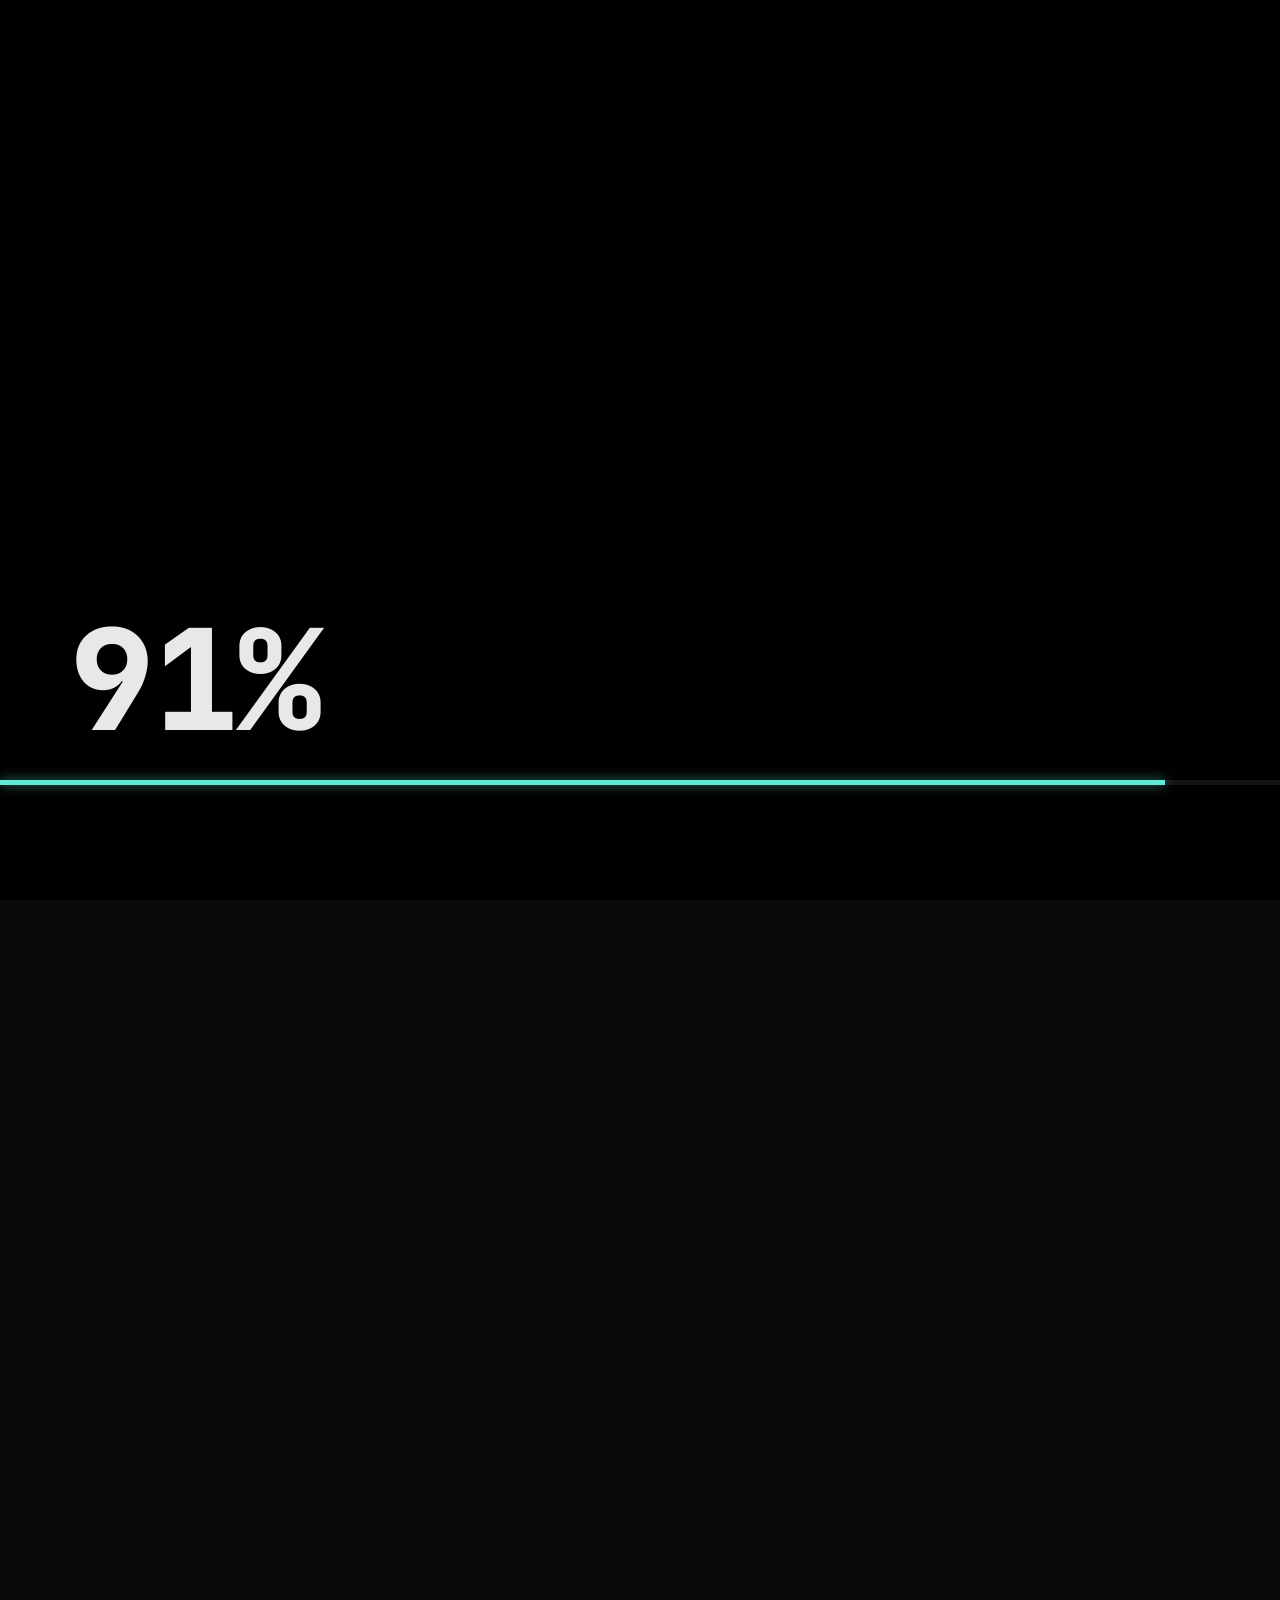
==== commit 7859156f: "update" ====
--- a/index.html
+++ b/index.html
@@ -223,6 +223,28 @@
           </div>
           <div class="project-content">
             <div class="project-head">
+              <div class="project-title">FixOps</div>
+              <a class="project-link" href="https://github.com/maksim-sharshov/fixops" target="_blank" rel="noopener">GitHub →</a>
+            </div>
+            <div class="project-tagline">
+              <span class="lang-ru">Самовосстанавливающаяся ИИ-система для автоматического поиска и исправления ошибок в коде.</span>
+              <span class="lang-en">An AI-powered self-healing system that automatically detects and fixes application bugs.</span>
+            </div>
+            <p class="lang-ru">Интеллектуальная DevOps-платформа, которая автоматизирует весь цикл борьбы со сбоями: отслеживает логи контейнеров, строит граф вызовов для поиска первопричины, генерирует и тестирует патчи с помощью DeepSeek, а затем автоматически деплоит рабочее решение и отправляет коммит в Git.</p>
+            <p class="lang-en">An intelligent DevOps platform that automates the entire debugging loop: monitors container logs, builds a call graph to find the root cause, generates and tests patches using DeepSeek, and automatically redeploys the working container while pushing the commit to Git.</p>
+            <div class="project-stack">
+              <span class="lang-ru"><b>Стек:</b> Python, FastAPI, LangGraph, DeepSeek, AST, Docker Compose, PostgreSQL, Redis</span>
+              <span class="lang-en"><b>Stack:</b> Python, FastAPI, LangGraph, DeepSeek, AST, Docker Compose, PostgreSQL, Redis</span>
+            </div>
+          </div>
+        </div>
+
+        <div class="project reveal">
+          <div class="project-icon">
+            <svg xmlns="http://www.w3.org/2000/svg" width="24" height="24" viewBox="0 0 24 24" fill="none" stroke="currentColor" stroke-width="2" stroke-linecap="round" stroke-linejoin="round"><path d="M16 20V4a2 2 0 0 0-2-2h-4a2 2 0 0 0-2 2v16"></path><rect width="20" height="14" x="2" y="6" rx="2"></rect></svg>
+          </div>
+          <div class="project-content">
+            <div class="project-head">
               <div class="project-title">Kwork × Telegram × AI</div>
               <a class="project-link" href="https://github.com/maksim-sharshov/kwork_messages" target="_blank" rel="noopener">GitHub →</a>
             </div>
--- a/css/style.css
+++ b/css/style.css
@@ -363,16 +363,15 @@
     display:flex; align-items:center; justify-content:center;
     border:2px solid var(--accent); background:var(--bg); z-index:2;
   }
-  .project:nth-child(odd) .project-icon{ right:-20px; }
-  .project:nth-child(even) .project-icon{ left:-20px; }
+  .project:nth-child(odd) .project-icon{ right:-20px; left:auto; }
+  .project:nth-child(even) .project-icon{ left:-20px; right:auto; }
   .project-icon svg{ width:19px; height:19px; color:var(--accent); }
   .project-content{
     border:1px solid var(--line); border-radius:14px; padding:22px 24px;
     background:var(--card-bg);
+    text-align:left;
   }
   .project-content:hover{ background:var(--card-bg-hover); border-color:rgba(94,234,212,0.3); }
-  .project:nth-child(odd) .project-content{ text-align:right; }
-  .project:nth-child(even) .project-content{ text-align:left; }
   .project-head{ display:flex; justify-content:space-between; align-items:baseline; gap:14px; flex-wrap:wrap; margin-bottom:8px; }
   .project-title{ font-size:17px; font-weight:600; color:var(--fg); font-family:'Inter', sans-serif; }
   .project-link{
@@ -393,16 +392,13 @@
     .projects-timeline::before{ left:19px; transform:none; }
     .project{ width:auto; padding:0 !important; margin-bottom:40px; }
     .project:last-child{ margin-bottom:0; }
-    .project:nth-child(odd) .project-icon,
-    .project:nth-child(even) .project-icon{ left:-58px; right:auto; top:0; }
-    .project:nth-child(odd) .project-content,
-    .project:nth-child(even) .project-content{ text-align:left; }
+    .project .project-icon{ left:-58px; right:auto; top:0; }
+    .project .project-content{ text-align:left; }
   }
   @media (max-width: 560px){
     .projects-timeline{ padding-left:44px; }
     .projects-timeline::before{ left:15px; }
-    .project:nth-child(odd) .project-icon,
-    .project:nth-child(even) .project-icon{ left:-44px; width:32px; height:32px; }
+    .project .project-icon{ left:-44px; width:32px; height:32px; }
     .project-icon svg{ width:15px; height:15px; }
     .project-content{ padding:18px 18px; }
   }
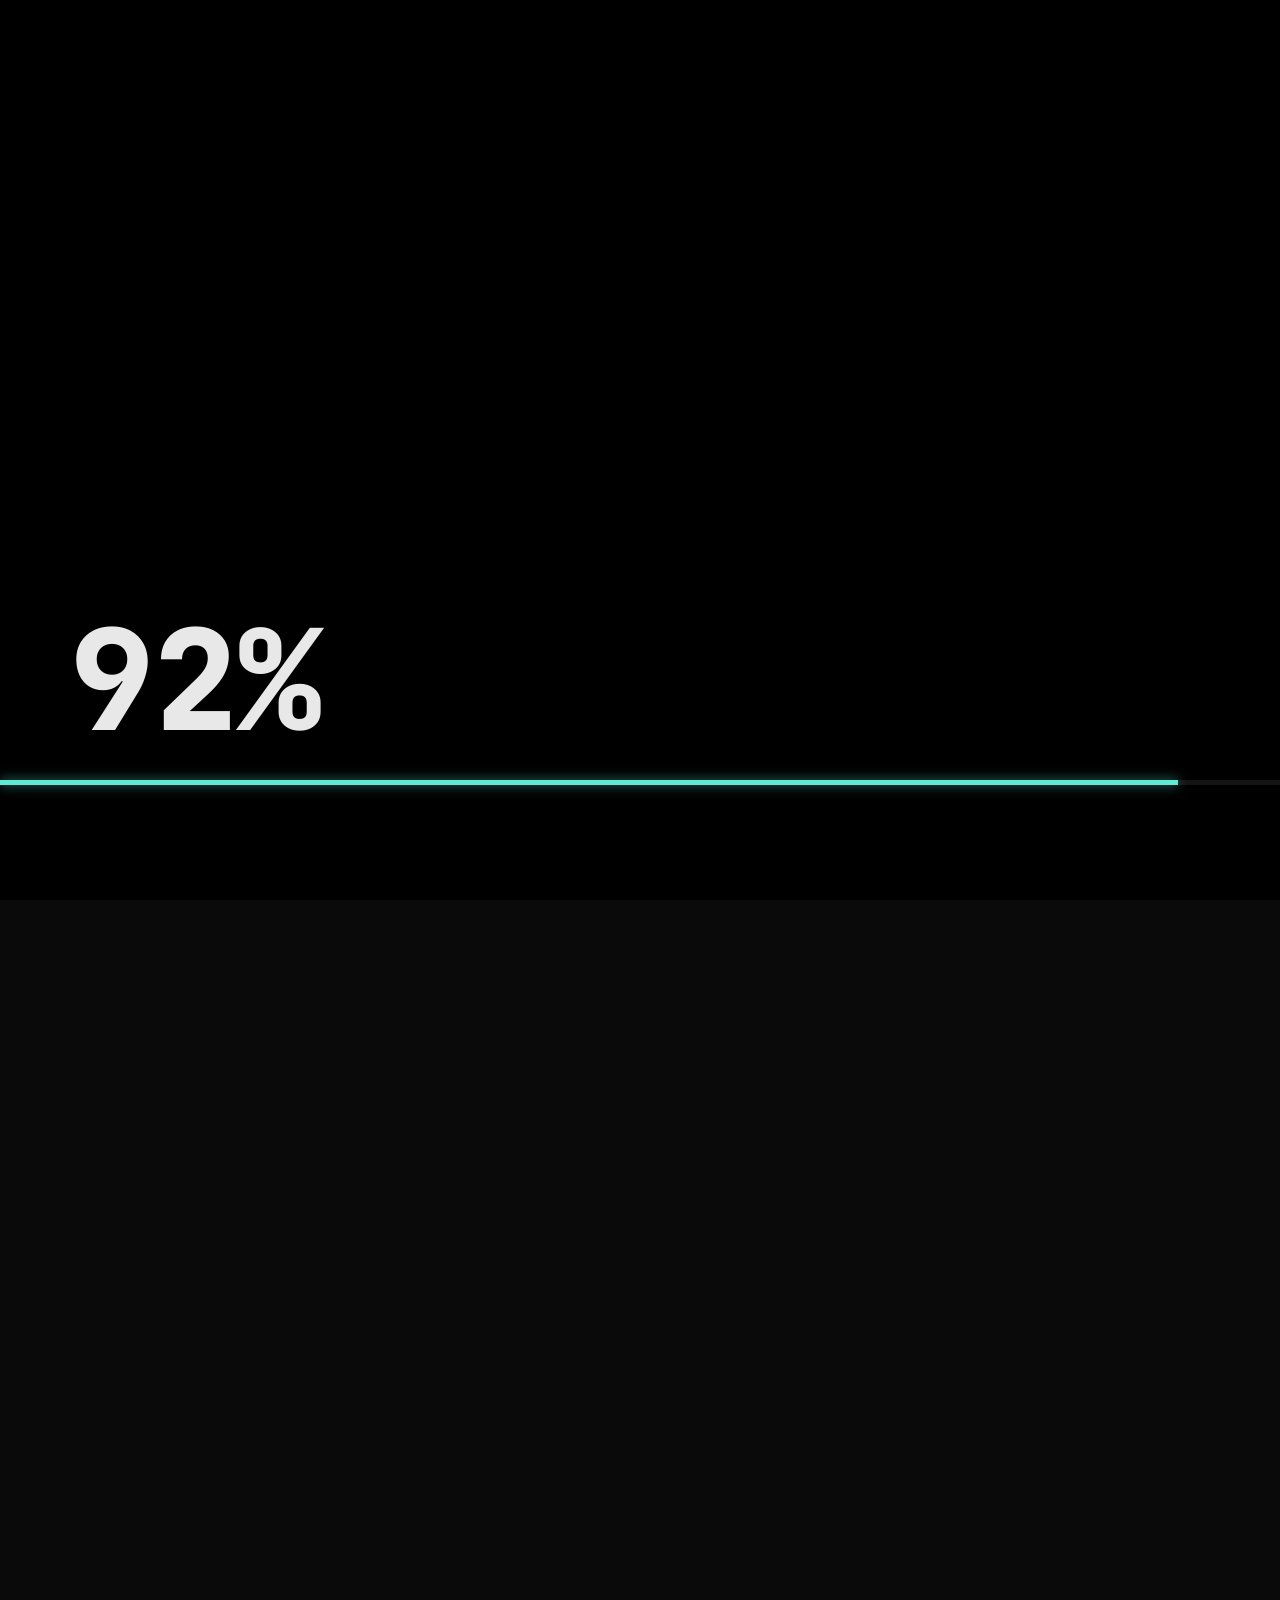
==== commit 0e6232ec: "update" ====
--- a/index.html
+++ b/index.html
@@ -1,524 +1,524 @@
-<!DOCTYPE html>
-<html lang="en" data-lang="en">
-<head>
-    <meta charset="UTF-8">
-    <meta name="viewport" content="width=device-width, initial-scale=1">
-    <link rel="preconnect" href="https://fonts.googleapis.com">
-    <link rel="preconnect" href="https://fonts.gstatic.com" crossorigin>
-    <link href="https://fonts.googleapis.com/css2?family=Inter:wght@400;500;600;700;900&family=JetBrains+Mono:wght@500;600;800&display=swap" rel="stylesheet">
-<title>Sharshov — Python Backend Developer</title>
-    <link rel="stylesheet" href="css/style.css">
-    <link rel="icon" type="image/svg+xml" href="data/favicon.svg">
-    <link rel="apple-touch-icon" href="data/favicon.svg">
-</head>
-<body>
-
-<canvas id="bg-particles"></canvas>
-<div id="bg-spot"></div>
-
-<div id="topbar">
-  <div id="topbar-left">
-    <button id="menu-toggle" type="button" aria-label="Menu" aria-expanded="false" aria-controls="mobile-menu">
-      <span></span><span></span><span></span>
-    </button>
-    <div id="logo"><span class="mark"><span class="lang-ru">МШ</span><span class="lang-en">MS</span></span> Sharshov</div>
-  </div>
-  <div id="nav-links">
-    <a href="#about"><span class="lang-ru">Обо мне</span><span class="lang-en">About</span></a>
-    <a href="#experience"><span class="lang-ru">Опыт</span><span class="lang-en">Experience</span></a>
-    <a href="#projects"><span class="lang-ru">Проекты</span><span class="lang-en">Projects</span></a>
-    <a href="#skills"><span class="lang-ru">Технологии</span><span class="lang-en">Skills</span></a>
-    <a href="#edu-hobby"><span class="lang-ru">Образование</span><span class="lang-en">Education</span></a>
-    <a href="#resume"><span class="lang-ru">Резюме</span><span class="lang-en">Resume</span></a>
-    <a href="#contact"><span class="lang-ru">Контакты</span><span class="lang-en">Contact</span></a>
-  </div>
-  <div id="topbar-right">
-    <div id="lang-toggle">
-      <button type="button" data-set-lang="en" class="active">EN</button>
-      <button type="button" data-set-lang="ru">RU</button>
-    </div>
-  </div>
-</div>
-
-<div id="menu-backdrop"></div>
-<nav id="mobile-menu" aria-label="Mobile navigation">
-  <a href="#about"><span class="lang-ru">Обо мне</span><span class="lang-en">About</span></a>
-  <a href="#experience"><span class="lang-ru">Опыт</span><span class="lang-en">Experience</span></a>
-  <a href="#projects"><span class="lang-ru">Проекты</span><span class="lang-en">Projects</span></a>
-  <a href="#skills"><span class="lang-ru">Технологии</span><span class="lang-en">Skills</span></a>
-  <a href="#edu-hobby"><span class="lang-ru">Образование</span><span class="lang-en">Education</span></a>
-  <a href="#resume"><span class="lang-ru">Резюме</span><span class="lang-en">Resume</span></a>
-  <a href="#contact"><span class="lang-ru">Контакты</span><span class="lang-en">Contact</span></a>
-</nav>
-
-<!-- Stage 1 -->
-<div id="stage-count">
-  <div class="loadbar"><div class="loadbar-fill" id="loadbar-fill"></div></div>
-  <div class="counter" id="counter">1</div>
-</div>
-
-<!-- Stage 2 -->
-<div id="stage-name"></div>
-<div id="stage-name-text">
-  <h1>SHARSHOV</h1>
-</div>
-
-<!-- Stage 3 -->
-<div id="stage-main">
-
-  <div id="hero">
-    <div class="hero-photo-col">
-      <div class="photo-frame">
-        <img id="hero-photo" src="images/my_photo.png" alt="Maksim Sharshov"
-             onerror="this.style.display='none'; document.getElementById('hero-fallback').style.display='flex';">
-        <div id="hero-fallback">
-          <span class="lang-ru">МШ</span><span class="lang-en">MS</span>
-        </div>
-      </div>
-      <button class="photo-scroll-btn hover-bounce" id="scroll-cue-btn" aria-label="Scroll down" onclick="document.getElementById('about').scrollIntoView({behavior:'smooth'})">
-        <svg width="16" height="10" viewBox="0 0 16 10" fill="none"><path d="M1 1L8 8L15 1" stroke="currentColor" stroke-width="2" stroke-linecap="round" stroke-linejoin="round"/></svg>
-      </button>
-    </div>
-
-    <div class="content">
-
-      <div class="hero-intro">
-        <div class="pretitle"><span class="lang-ru">Привет, я</span><span class="lang-en">Hi, I'm</span></div>
-        <h1>
-          <span class="lang-ru">Максим — <span class="accent-word">Python Backend</span><br>разработчик <span class="accent-muted">/ DevOps</span></span>
-          <span class="lang-en">Maksim — <span class="accent-word">Python Backend</span><br>Developer <span class="accent-muted">/ DevOps</span></span>
-        </h1>
-        <p class="lede">
-          <span class="lang-ru">Разрабатываю backend-сервисы, REST API и Telegram-приложения на Python — и довожу их до production с помощью Linux, Docker и CI/CD.</span>
-          <span class="lang-en">Building backend services, REST APIs and Telegram applications with Python — and taking them to production with Linux, Docker and CI/CD.</span>
-        </p>
-        <div class="loc">
-          <span class="lang-ru">Тирасполь, Молдова · Гибрид / удалённо</span>
-          <span class="lang-en">Tiraspol, Moldova · Hybrid / Remote</span>
-        </div>
-        <div class="follow-row">
-          <div class="follow-label"><span class="lang-ru">НА СВЯЗИ</span><span class="lang-en">FOLLOW ME</span></div>
-          <div class="follow-icons">
-            <a class="hover-bounce" href="https://mail.google.com/mail/?view=cm&amp;fs=1&amp;to=m.sharshov.dev@gmail.com&amp;su=Contact%20from%20website" target="_blank" rel="noopener" title="Email" aria-label="Email">
-              <svg width="16" height="16" viewBox="0 0 24 24" fill="none" stroke="currentColor" stroke-width="2"><path d="M4 4h16v16H4z" stroke-linejoin="round"/><path d="M4 6l8 7 8-7" stroke-linecap="round" stroke-linejoin="round"/></svg>
-            </a>
-            <a class="hover-bounce" href="https://t.me/yluxw" target="_blank" rel="noopener" title="Telegram" aria-label="Telegram">
-              <img src="https://cdn.simpleicons.org/telegram/e8e8e8" alt="Telegram">
-            </a>
-            <a class="hover-bounce" href="https://github.com/maksim-sharshov" target="_blank" rel="noopener" title="GitHub" aria-label="GitHub">
-              <img src="https://cdn.simpleicons.org/github/e8e8e8" alt="GitHub">
-            </a>
-            <a class="hover-bounce" href="https://www.linkedin.com/in/maksim-sharshov" target="_blank" rel="noopener" title="LinkedIn" aria-label="LinkedIn">
-              <img src="https://api.iconify.design/simple-icons/linkedin.svg?color=%23ffffff" alt="LinkedIn">
-            </a>
-          </div>
-        </div>
-      </div>
-
-      <div class="hero-info-col">
-        <div class="mini-block hover-bounce">
-          <div class="mini-label"><span class="lang-ru">Обо мне</span><span class="lang-en">About me</span></div>
-          <p>
-            <span class="lang-ru">3+ года опыта в разработке backend-систем, REST API и асинхронных сервисов на Python.</span>
-            <span class="lang-en">3+ years building backend systems, REST APIs and asynchronous services in Python.</span>
-          </p>
-          <a class="more" href="#about"><span class="lang-ru">Узнать больше →</span><span class="lang-en">Learn more →</span></a>
-        </div>
-        <div class="mini-block hover-bounce">
-          <div class="mini-label"><span class="lang-ru">Мои проекты</span><span class="lang-en">My work</span></div>
-          <p>
-            <span class="lang-ru">Логистические платформы, Telegram-боты и AI-микросервисы в продакшене.</span>
-            <span class="lang-en">Logistics platforms, Telegram bots and AI microservices in production.</span>
-          </p>
-          <a class="more" href="#experience"><span class="lang-ru">Смотреть опыт →</span><span class="lang-en">Browse experience →</span></a>
-        </div>
-      </div>
-
-    </div>
-  </div>
-
-  <main>
-
-    <section id="about">
-      <div class="about-grid">
-        <div class="about-text">
-          <h2 class="reveal"><span class="lang-ru">Обо мне</span><span class="lang-en">About</span></h2>
-          <p class="lang-ru reveal">Python Backend Developer с 3+ годами опыта разработки backend-систем, REST API, асинхронных сервисов и Telegram-приложений. Разрабатывал сервисы на FastAPI и Django, интегрировал сторонние API (Bitrix24) для автоматизации бизнес-процессов, настраивал production-инфраструктуру на Docker и Linux.</p>
-          <p class="lang-en reveal">Python Backend Developer with 3+ years of hands-on experience building backend systems, REST APIs, asynchronous services, and Telegram applications. Developed services with FastAPI and Django, integrated third-party APIs (Bitrix24) to automate business processes, and configured production infrastructure on Docker and Linux.</p>
-          <div class="stack-line reveal">
-            <span class="lang-ru"><b>Ключевой стек:</b> Python, FastAPI, Django, PostgreSQL, MongoDB, Redis, Docker, Linux, REST API, Git</span>
-            <span class="lang-en"><b>Core stack:</b> Python, FastAPI, Django, PostgreSQL, MongoDB, Redis, Docker, Linux, REST API, Git</span>
-          </div>
-        </div>
-        <div class="about-terminal reveal">
-          <div class="terminal">
-            <div class="terminal-header">
-              <div class="status-dot"></div>
-              <div class="title">virtu@core:~</div>
-            </div>
-            <div class="terminal-body" id="terminal-body"></div>
-          </div>
-        </div>
-      </div>
-    </section>
-
-    <section id="experience">
-      <h2 class="reveal"><span class="lang-ru">Опыт работы</span><span class="lang-en">Experience</span></h2>
-
-      <div class="job reveal">
-        <div class="job-head">
-          <div class="job-title">TechWizards</div>
-          <div class="job-dates"><span class="lang-ru">Январь 2024 — настоящее время</span><span class="lang-en">Jan 2024 — Present</span></div>
-        </div>
-        <div class="job-sub"><span class="lang-ru">Python Backend Developer · Удалённо · Международная логистическая платформа</span><span class="lang-en">Python Backend Developer · Remote · International logistics platform</span></div>
-        <ul class="lang-ru">
-          <li>Разработал backend-сервисы на FastAPI для международной логистической платформы: веб-приложение, админ-панель и Telegram-бот.</li>
-          <li>Интегрировал Bitrix24 через REST API, автоматизировав синхронизацию между внутренними микросервисами и логистическими системами.</li>
-          <li>Построил AI-микросервис для автоматизации операций в пунктах выдачи и обработки данных.</li>
-          <li>Настроил production-инфраструктуру и деплой сервисов через Docker Compose, Nginx и Linux.</li>
-        </ul>
-        <ul class="lang-en">
-          <li>Developed backend services with FastAPI for an international logistics platform: web app, admin panel, and Telegram bot.</li>
-          <li>Integrated Bitrix24 via REST API, automating synchronization between internal microservices and logistics systems.</li>
-          <li>Built an AI microservice to automate operations at pickup points and data processing.</li>
-          <li>Configured production infrastructure and deployed services with Docker Compose, Nginx, and Linux.</li>
-        </ul>
-        <div class="stack"><span class="lang-ru"><b>Стек:</b> Python, FastAPI, Aiogram, MongoDB, Bitrix24 REST API, Docker, Nginx, Linux</span><span class="lang-en"><b>Stack:</b> Python, FastAPI, Aiogram, MongoDB, Bitrix24 REST API, Docker, Nginx, Linux</span></div>
-      </div>
-
-      <div class="job reveal">
-        <div class="job-head">
-          <div class="job-title">Loovatech</div>
-          <div class="job-dates"><span class="lang-ru">Май 2023 — Январь 2024</span><span class="lang-en">May 2023 — Jan 2024</span></div>
-        </div>
-        <div class="job-sub"><span class="lang-ru">Python Backend Developer · Удалённо · Мобильная Cash & Carry платформа</span><span class="lang-en">Python Backend Developer · Remote · Mobile Cash & Carry platform</span></div>
-        <ul class="lang-ru">
-          <li>Спроектировал REST API для мобильной Cash & Carry платформы на Django и Django REST Framework для B2C и B2B клиентов.</li>
-          <li>Автоматизировал генерацию электронных документов, ускорив обработку транзакций и выставление счетов.</li>
-          <li>Усилил безопасность системы за счёт надёжной аутентификации и шифрования межсервисного взаимодействия.</li>
-          <li>Поддерживал production-окружения на Linux, конфигурации Docker и CI/CD-пайплайны на GitHub Actions и GitLab CI.</li>
-        </ul>
-        <ul class="lang-en">
-          <li>Designed REST APIs for a mobile Cash & Carry platform using Django and Django REST Framework for B2C and B2B clients.</li>
-          <li>Automated electronic document generation, speeding up transaction processing and invoicing.</li>
-          <li>Strengthened system security through robust authentication and encrypted inter-service communication.</li>
-          <li>Maintained production environments on Linux, Docker configurations, and CI/CD pipelines using GitHub Actions and GitLab CI.</li>
-        </ul>
-        <div class="stack"><span class="lang-ru"><b>Стек:</b> Python, Django, PostgreSQL, MongoDB, Docker, Linux, REST API</span><span class="lang-en"><b>Stack:</b> Python, Django, PostgreSQL, MongoDB, Docker, Linux, REST API</span></div>
-      </div>
-    </section>
-
-    <section id="projects">
-      <h2 class="reveal"><span class="lang-ru">Мои проекты</span><span class="lang-en">My Projects</span></h2>
-      <p class="section-sub reveal">
-        <span class="lang-ru">Pet-проекты и эксперименты — от AI-ботов до систем анализа крипторынка.</span>
-        <span class="lang-en">Personal projects and experiments — from AI-driven bots to crypto market analysis systems.</span>
-      </p>
-
-      <div class="projects-timeline">
-
-        <div class="project reveal">
-          <div class="project-icon">
-            <svg xmlns="http://www.w3.org/2000/svg" width="24" height="24" viewBox="0 0 24 24" fill="none" stroke="currentColor" stroke-width="2" stroke-linecap="round" stroke-linejoin="round"><path d="M16 20V4a2 2 0 0 0-2-2h-4a2 2 0 0 0-2 2v16"></path><rect width="20" height="14" x="2" y="6" rx="2"></rect></svg>
-          </div>
-          <div class="project-content">
-            <div class="project-head">
-              <div class="project-title">FixOps</div>
-              <a class="project-link" href="https://github.com/maksim-sharshov/fixops" target="_blank" rel="noopener">GitHub →</a>
-            </div>
-            <div class="project-tagline">
-              <span class="lang-ru">Самовосстанавливающаяся ИИ-система для автоматического поиска и исправления ошибок в коде.</span>
-              <span class="lang-en">An AI-powered self-healing system that automatically detects and fixes application bugs.</span>
-            </div>
-            <p class="lang-ru">Интеллектуальная DevOps-платформа, которая автоматизирует весь цикл борьбы со сбоями: отслеживает логи контейнеров, строит граф вызовов для поиска первопричины, генерирует и тестирует патчи с помощью DeepSeek, а затем автоматически деплоит рабочее решение и отправляет коммит в Git.</p>
-            <p class="lang-en">An intelligent DevOps platform that automates the entire debugging loop: monitors container logs, builds a call graph to find the root cause, generates and tests patches using DeepSeek, and automatically redeploys the working container while pushing the commit to Git.</p>
-            <div class="project-stack">
-              <span class="lang-ru"><b>Стек:</b> Python, FastAPI, LangGraph, DeepSeek, AST, Docker Compose, PostgreSQL, Redis</span>
-              <span class="lang-en"><b>Stack:</b> Python, FastAPI, LangGraph, DeepSeek, AST, Docker Compose, PostgreSQL, Redis</span>
-            </div>
-          </div>
-        </div>
-
-        <div class="project reveal">
-          <div class="project-icon">
-            <svg xmlns="http://www.w3.org/2000/svg" width="24" height="24" viewBox="0 0 24 24" fill="none" stroke="currentColor" stroke-width="2" stroke-linecap="round" stroke-linejoin="round"><path d="M16 20V4a2 2 0 0 0-2-2h-4a2 2 0 0 0-2 2v16"></path><rect width="20" height="14" x="2" y="6" rx="2"></rect></svg>
-          </div>
-          <div class="project-content">
-            <div class="project-head">
-              <div class="project-title">Kwork × Telegram × AI</div>
-              <a class="project-link" href="https://github.com/maksim-sharshov/kwork_messages" target="_blank" rel="noopener">GitHub →</a>
-            </div>
-            <div class="project-tagline">
-              <span class="lang-ru">Бот, который продаёт вместо тебя — пока ты спишь.</span>
-              <span class="lang-en">A bot that sells for you — while you sleep.</span>
-            </div>
-            <p class="lang-ru">Асинхронная система, которая превращает фриланс-переписку на Kwork в автоматизированный конвейер продаж через Telegram. Ведёт несколько Kwork-аккаунтов одновременно, создаёт отдельный Telegram-топик под каждого нового клиента, а ИИ-переговорщик сам ведёт диалог, держит контекст и передаёт клиента живому оператору при первом сигнале согласия.</p>
-            <p class="lang-en">An asynchronous system that turns freelance chats on Kwork into an automated Telegram sales pipeline. It runs several Kwork accounts at once, spins up a dedicated Telegram topic for every new client, and an AI negotiator carries the conversation — handing it off to a human the moment the client is ready to close.</p>
-            <div class="project-stack">
-              <span class="lang-ru"><b>Стек:</b> Python, asyncio, aiogram, SQLAlchemy + asyncpg, Redis, Docker Compose, OpenAI / Gemini</span>
-              <span class="lang-en"><b>Stack:</b> Python, asyncio, aiogram, SQLAlchemy + asyncpg, Redis, Docker Compose, OpenAI / Gemini</span>
-            </div>
-          </div>
-        </div>
-
-        <div class="project reveal">
-          <div class="project-icon">
-            <svg xmlns="http://www.w3.org/2000/svg" width="24" height="24" viewBox="0 0 24 24" fill="none" stroke="currentColor" stroke-width="2" stroke-linecap="round" stroke-linejoin="round"><path d="M16 20V4a2 2 0 0 0-2-2h-4a2 2 0 0 0-2 2v16"></path><rect width="20" height="14" x="2" y="6" rx="2"></rect></svg>
-          </div>
-          <div class="project-content">
-            <div class="project-head">
-              <div class="project-title">LLM Interpreter</div>
-              <a class="project-link" href="https://github.com/maksim-sharshov/llm-interpreter" target="_blank" rel="noopener">GitHub →</a>
-            </div>
-            <div class="project-tagline">
-              <span class="lang-ru">Живой переводчик, который не даёт собеседнику шанса понять, что вы говорите на разных языках.</span>
-              <span class="lang-en">A live interpreter that never lets the conversation feel like a translation.</span>
-            </div>
-            <p class="lang-ru">Голосовой переводчик реального времени: вы говорите в микрофон — и через секунду из динамиков звучит перевод вашим же голосом, без кнопок и задержек. Конвейер из трёх нейросетей (Whisper → Llama 3.3 → edge-tts) работает на Groq, а Silero VAD сам определяет паузы в речи и отправляет аудио в нужный момент, не блокируя диалог.</p>
-            <p class="lang-en">A real-time voice interpreter — speak into the mic, and a second later the translation plays back in your own voice, no buttons, no lag. A three-model pipeline (Whisper → Llama 3.3 → edge-tts) runs on Groq, while Silero VAD detects natural pauses and sends audio at exactly the right moment without blocking the conversation.</p>
-            <div class="project-stack">
-              <span class="lang-ru"><b>Стек:</b> Python, WebSocket, Groq / Whisper / Llama 3.3, Silero VAD, edge-tts</span>
-              <span class="lang-en"><b>Stack:</b> Python, WebSocket, Groq / Whisper / Llama 3.3, Silero VAD, edge-tts</span>
-            </div>
-          </div>
-        </div>
-
-        <div class="project reveal">
-          <div class="project-icon">
-            <svg xmlns="http://www.w3.org/2000/svg" width="24" height="24" viewBox="0 0 24 24" fill="none" stroke="currentColor" stroke-width="2" stroke-linecap="round" stroke-linejoin="round"><path d="M16 20V4a2 2 0 0 0-2-2h-4a2 2 0 0 0-2 2v16"></path><rect width="20" height="14" x="2" y="6" rx="2"></rect></svg>
-          </div>
-          <div class="project-content">
-            <div class="project-head">
-              <div class="project-title">ClusterScanBot</div>
-              <a class="project-link" href="https://github.com/maksim-sharshov/ClusterScanBot" target="_blank" rel="noopener">GitHub →</a>
-            </div>
-            <div class="project-tagline">
-              <span class="lang-ru">Telegram-бот, который охотится за аномалиями на крипторынке Binance Futures.</span>
-              <span class="lang-en">A Telegram bot hunting for anomalies on Binance Futures.</span>
-            </div>
-            <p class="lang-ru">Каждые 6 часов сканирует все фьючерсы и через Isolation Forest находит аномальные всплески объёма — следы крупных игроков. Раз в час строит профиль объёма и уровни Value Area (VAH/VAL/POC), каждые 5 минут проверяет приближение цены к этим уровням и присылает сигнал в Telegram вместе с готовыми OHLC-графиками и кумулятивной дельтой.</p>
-            <p class="lang-en">Every 6 hours it scans all futures pairs and uses Isolation Forest to flag anomalous volume spikes — the footprints of large players. It rebuilds volume profiles and Value Area levels (VAH/VAL/POC) hourly, checks price proximity every 5 minutes, and sends Telegram alerts with ready-made OHLC charts and cumulative delta.</p>
-            <div class="project-stack">
-              <span class="lang-ru"><b>Стек:</b> Python 3.12, aiogram 3, PostgreSQL, SQLAlchemy 2 + asyncpg, scikit-learn, pandas, NumPy, SciPy, mplfinance, Docker</span>
-              <span class="lang-en"><b>Stack:</b> Python 3.12, aiogram 3, PostgreSQL, SQLAlchemy 2 + asyncpg, scikit-learn, pandas, NumPy, SciPy, mplfinance, Docker</span>
-            </div>
-          </div>
-        </div>
-
-        <div class="project reveal">
-          <div class="project-icon">
-            <svg xmlns="http://www.w3.org/2000/svg" width="24" height="24" viewBox="0 0 24 24" fill="none" stroke="currentColor" stroke-width="2" stroke-linecap="round" stroke-linejoin="round"><path d="M16 20V4a2 2 0 0 0-2-2h-4a2 2 0 0 0-2 2v16"></path><rect width="20" height="14" x="2" y="6" rx="2"></rect></svg>
-          </div>
-          <div class="project-content">
-            <div class="project-head">
-              <div class="project-title">StudyBoost</div>
-              <a class="project-link" href="https://github.com/maksim-sharshov/Study_Boost_TG_bot" target="_blank" rel="noopener">GitHub →</a>
-            </div>
-            <div class="project-tagline">
-              <span class="lang-ru">Telegram-платформа, где знания превращаются в капитал.</span>
-              <span class="lang-en">A Telegram platform where knowledge turns into currency.</span>
-            </div>
-            <p class="lang-ru">Социальная экономика для студентов: делишься конспектами — получаешь баллы, поднимаешься в рейтинге — забираешь реальные награды. Публикации проходят через ИИ-анализ тональности с переводом RU→EN, лайки формируют народный топ, а реферальная программа превращает друзей в постоянных пользователей.</p>
-            <p class="lang-en">A social economy for students: share your notes, earn points, climb the leaderboard, and claim real rewards. Posts go through AI sentiment analysis with RU→EN translation, likes shape a community-driven ranking, and a referral program turns friends into loyal users.</p>
-            <div class="project-stack">
-              <span class="lang-ru"><b>Стек:</b> Python 3, aiogram 3, SQLite + aiosqlite, VADER Sentiment + mTranslate, pandas / numpy, FSM</span>
-              <span class="lang-en"><b>Stack:</b> Python 3, aiogram 3, SQLite + aiosqlite, VADER Sentiment + mTranslate, pandas / numpy, FSM</span>
-            </div>
-          </div>
-        </div>
-
-      </div>
-    </section>
-
-    <section id="skills">
-      <h2 class="reveal"><span class="lang-ru">Технический арсенал</span><span class="lang-en">Technical Arsenal</span></h2>
-      <p class="section-sub reveal">
-        <span class="lang-ru">Backend, DevOps и асинхронные Telegram-сервисы — стек, проверенный в продакшене.</span>
-        <span class="lang-en">Backend, DevOps and asynchronous Telegram services — a stack proven in production.</span>
-      </p>
-      <div class="arsenal-badge reveal">
-        <span class="lang-ru">Основной стек: Python, FastAPI, PostgreSQL</span>
-        <span class="lang-en">Core stack: Python, FastAPI, PostgreSQL</span>
-      </div>
-
-      <div class="arsenal-grid reveal-stagger">
-        <div class="tech-category reveal hover-bounce">
-          <h3><span class="cat-icon">🐍</span> <span class="lang-ru">Backend и языки</span><span class="lang-en">Backend &amp; languages</span></h3>
-          <div class="tech-items">
-            <div class="tech-item hover-bounce"><img src="https://cdn.simpleicons.org/python/3776AB" alt="">Python</div>
-            <div class="tech-item hover-bounce"><img src="https://cdn.simpleicons.org/fastapi/009688" alt="">FastAPI</div>
-            <div class="tech-item hover-bounce"><img src="https://cdn.simpleicons.org/django/44B78B" alt="">Django</div>
-            <div class="tech-item hover-bounce"><img src="https://cdn.simpleicons.org/flask/e8e8e8" alt="">Flask</div>
-            <div class="tech-item hover-bounce"><span class="glyph">{}</span>REST API</div>
-            <div class="tech-item hover-bounce"><span class="glyph">⇄</span>WebSockets</div>
-          </div>
-        </div>
-
-        <div class="tech-category reveal hover-bounce">
-          <h3><span class="cat-icon">🗄️</span> <span class="lang-ru">Базы данных</span><span class="lang-en">Databases</span></h3>
-          <div class="tech-items">
-            <div class="tech-item hover-bounce"><img src="https://cdn.simpleicons.org/postgresql/4169E1" alt="">PostgreSQL</div>
-            <div class="tech-item hover-bounce"><img src="https://cdn.simpleicons.org/redis/DC382D" alt="">Redis</div>
-            <div class="tech-item hover-bounce"><img src="https://cdn.simpleicons.org/mongodb/47A248" alt="">MongoDB</div>
-            <div class="tech-item hover-bounce"><img src="https://cdn.simpleicons.org/mysql/4479A1" alt="">MySQL</div>
-            <div class="tech-item hover-bounce"><img src="https://cdn.simpleicons.org/sqlite/3776AB" alt="">SQLite</div>
-            <div class="tech-item hover-bounce"><span class="glyph">◇</span>SQLAlchemy</div>
-          </div>
-        </div>
-
-        <div class="tech-category reveal hover-bounce">
-          <h3><span class="cat-icon">☁️</span> <span class="lang-ru">Облако и DevOps</span><span class="lang-en">Cloud &amp; DevOps</span></h3>
-          <div class="tech-items">
-            <div class="tech-item hover-bounce"><img src="https://cdn.simpleicons.org/docker/2496ED" alt="">Docker</div>
-            <div class="tech-item hover-bounce"><img src="https://cdn.simpleicons.org/nginx/009639" alt="">Nginx</div>
-            <div class="tech-item hover-bounce"><img src="https://cdn.simpleicons.org/linux/FCC624" alt="">Linux</div>
-            <div class="tech-item hover-bounce"><img src="https://cdn.simpleicons.org/githubactions/2088FF" alt="">GH Actions</div>
-            <div class="tech-item hover-bounce"><img src="https://cdn.simpleicons.org/gitlab/FC6D26" alt="">GitLab CI</div>
-            <div class="tech-item hover-bounce"><img src="https://cdn.simpleicons.org/yandexcloud/5282FF" alt="">Yandex Cloud</div>
-          </div>
-        </div>
-
-        <div class="tech-category reveal hover-bounce">
-          <h3><span class="cat-icon">🤖</span> <span class="lang-ru">Telegram и очереди</span><span class="lang-en">Telegram &amp; queues</span></h3>
-          <div class="tech-items">
-            <div class="tech-item hover-bounce"><img src="https://cdn.simpleicons.org/telegram/26A5E4" alt="">Aiogram</div>
-            <div class="tech-item hover-bounce"><img src="https://cdn.simpleicons.org/telegram/26A5E4" alt="">Telethon</div>
-            <div class="tech-item hover-bounce"><img src="https://cdn.simpleicons.org/apachekafka/e8e8e8" alt="">Kafka</div>
-            <div class="tech-item hover-bounce"><img src="https://cdn.simpleicons.org/rabbitmq/FF6600" alt="">RabbitMQ</div>
-            <div class="tech-item hover-bounce"><span class="glyph">⇄</span>Asyncio</div>
-            <div class="tech-item hover-bounce"><span class="glyph">⇄</span>Aiohttp</div>
-          </div>
-        </div>
-
-        <div class="tech-category reveal hover-bounce">
-          <h3><span class="cat-icon">🔧</span> <span class="lang-ru">Инструменты и тесты</span><span class="lang-en">Tools &amp; testing</span></h3>
-          <div class="tech-items">
-            <div class="tech-item hover-bounce"><img src="https://cdn.simpleicons.org/git/F05032" alt="">Git</div>
-            <div class="tech-item hover-bounce"><img src="https://cdn.simpleicons.org/pytest/0A9EDC" alt="">pytest</div>
-            <div class="tech-item hover-bounce"><img src="https://cdn.simpleicons.org/gnubash/4EAA25" alt="">Bash</div>
-            <div class="tech-item hover-bounce"><span class="glyph">✓</span>unittest</div>
-            <div class="tech-item hover-bounce"><span class="glyph">◇</span>Alembic</div>
-            <div class="tech-item hover-bounce"><span class="glyph">◇</span>Beanie</div>
-          </div>
-        </div>
-      </div>
-    </section>
-
-    <section id="edu-hobby">
-      <h2 class="reveal"><span class="lang-ru">Образование и хобби</span><span class="lang-en">Education &amp; Hobbies</span></h2>
-
-      <div class="cards-row">
-        <div class="info-card reveal hover-bounce">
-          <h3><span class="card-icon">🎓</span> <span class="lang-ru">Образование</span><span class="lang-en">Education</span></h3>
-          <div class="edu-title"><span class="lang-ru">Приднестровский государственный университет</span><span class="lang-en">Pridnestrovian State University</span></div>
-          <div class="edu-sub"><span class="lang-ru">Бакалавриат, Программная инженерия</span><span class="lang-en">Bachelor's Degree, Software Engineering</span></div>
-          <div class="edu-meta"><span class="lang-ru">2024 — настоящее время · 3 курс · заочная форма обучения</span><span class="lang-en">2024 — Present · 3rd year · distance / part-time learning</span></div>
-
-          <div class="course-label"><span class="lang-ru">Курсовые работы:</span><span class="lang-en">Coursework:</span></div>
-          <div class="course-tags">
-            <span class="tag hover-bounce"><span class="lang-ru">Основы программирования</span><span class="lang-en">Programming fundamentals</span></span>
-            <span class="tag hover-bounce"><span class="lang-ru">Структуры данных и алгоритмы</span><span class="lang-en">Data structures &amp; algorithms</span></span>
-            <span class="tag hover-bounce"><span class="lang-ru">Системы управления базами данных</span><span class="lang-en">Database management systems</span></span>
-            <span class="tag hover-bounce"><span class="lang-ru">Компьютерные сети</span><span class="lang-en">Computer networks</span></span>
-            <span class="tag hover-bounce"><span class="lang-ru">Операционные системы</span><span class="lang-en">Operating systems</span></span>
-          </div>
-
-          <div class="lang-note">
-            <span class="lang-ru"><b>Английский язык:</b> A2</span>
-            <span class="lang-en"><b>English proficiency:</b> A2</span>
-          </div>
-        </div>
-
-        <div class="info-card reveal hover-bounce">
-          <h3><span class="card-icon">✨</span> <span class="lang-ru">Хобби и интересы</span><span class="lang-en">Hobbies &amp; Interests</span></h3>
-          <ul class="hobby-list lang-ru">
-            <li>Разработка небольших pet-проектов и автоматизация повседневных задач</li>
-            <li>Изучение устройства компьютерных систем и эксперименты с Linux</li>
-            <li>Решение логических задач и технических головоломок</li>
-            <li>Эксперименты с AI-инструментами и локальными моделями</li>
-            <li>Изучение новых технологий и инструментов для разработчиков</li>
-          </ul>
-          <ul class="hobby-list lang-en">
-            <li>Building small pet projects and automating everyday tasks</li>
-            <li>Exploring how computer systems work and experimenting with Linux</li>
-            <li>Solving logic puzzles and technical brain-teasers</li>
-            <li>Experimenting with AI tools and local models</li>
-            <li>Learning new technologies and developer tools</li>
-          </ul>
-        </div>
-      </div>
-    </section>
-
-    <section id="resume">
-      <h2 class="reveal"><span class="lang-ru">Резюме</span><span class="lang-en">Resume</span></h2>
-      <p class="section-sub reveal">
-        <span class="lang-ru">Выберите подходящее резюме и скачайте его в формате PDF.</span>
-        <span class="lang-en">Pick the relevant resume and download it as a PDF.</span>
-      </p>
-      <div class="resume-grid reveal-stagger">
-        <div class="resume-card reveal hover-bounce">
-          <div class="resume-icon">🐍</div>
-          <h3>Python Backend Developer</h3>
-          <div class="resume-role"><span class="lang-ru">Python-разработчик</span><span class="lang-en">Python Developer</span></div>
-          <p>
-            <span class="lang-ru">Backend, REST API, FastAPI/Django, базы данных, Docker.</span>
-            <span class="lang-en">Backend, REST APIs, FastAPI/Django, databases, Docker.</span>
-          </p>
-          <div class="resume-links">
-            <a class="chip hover-bounce lang-en" href="data/Maksim_Sharshov_CV_Python.pdf" target="_blank" rel="noopener">Download · EN</a>
-            <a class="chip hover-bounce lang-ru" href="data/Максим_Шаршов_CV_Python.pdf" target="_blank" rel="noopener">Скачать · RU</a>
-          </div>
-        </div>
-        <div class="resume-card reveal hover-bounce">
-          <div class="resume-icon">⚙️</div>
-          <h3>DevOps Engineer</h3>
-          <div class="resume-role"><span class="lang-ru">DevOps-инженер</span><span class="lang-en">DevOps Engineer</span></div>
-          <p>
-            <span class="lang-ru">CI/CD, Docker, Linux, Nginx, облачная инфраструктура.</span>
-            <span class="lang-en">CI/CD, Docker, Linux, Nginx, cloud infrastructure.</span>
-          </p>
-          <div class="resume-links">
-            <a class="chip hover-bounce lang-en" href="data/Maksim_Sharshov_CV_DevOps.pdf" target="_blank" rel="noopener">Download · EN</a>
-            <a class="chip hover-bounce lang-ru" href="data/Максим_Шаршов_CV_DevOps.pdf" target="_blank" rel="noopener">Скачать · RU</a>
-          </div>
-        </div>
-      </div>
-    </section>
-
-    <section id="contact">
-      <h2 class="reveal"><span class="lang-ru">Контакты</span><span class="lang-en">Contact</span></h2>
-      <div class="contact-grid">
-        <a class="contact-item reveal hover-bounce" href="https://mail.google.com/mail/?view=cm&amp;fs=1&amp;to=m.sharshov.dev@gmail.com&amp;su=Contact%20from%20website" target="_blank" rel="noopener">
-          <span class="k">Email</span><span class="v">m.sharshov.dev@gmail.com</span>
-        </a>
-        <a class="contact-item reveal hover-bounce" href="tel:+37377544985">
-          <span class="k"><span class="lang-ru">Телефон</span><span class="lang-en">Phone</span></span><span class="v">+373 77 544 985</span>
-        </a>
-        <a class="contact-item reveal hover-bounce" href="https://t.me/yluxw" target="_blank" rel="noopener">
-          <span class="k">Telegram</span><span class="v">@yluxw</span>
-        </a>
-        <a class="contact-item reveal hover-bounce" href="https://github.com/maksim-sharshov" target="_blank" rel="noopener">
-          <span class="k">GitHub</span><span class="v">github.com/maksim-sharshov</span>
-        </a>
-        <a class="contact-item reveal hover-bounce" href="https://www.linkedin.com/in/maksim-sharshov" target="_blank" rel="noopener">
-          <span class="k">LinkedIn</span><span class="v"><span class="lang-ru">Профиль</span><span class="lang-en">Profile</span></span>
-        </a>
-      </div>
-    </section>
-
-  </main>
-
-  <footer>
-    © 2026 Maksim Sharshov
-  </footer>
-
-</div>
-
-    <script src="js/loader.js"></script>
-    <script src="js/background.js"></script>
-    <script src="js/reveal.js"></script>
-    <script src="js/terminal.js"></script>
-    <script src="js/menu.js"></script>
-
-</body>
-</html>
+<!DOCTYPE html>
+<html lang="en" data-lang="en">
+<head>
+    <meta charset="UTF-8">
+    <meta name="viewport" content="width=device-width, initial-scale=1">
+    <link rel="preconnect" href="https://fonts.googleapis.com">
+    <link rel="preconnect" href="https://fonts.gstatic.com" crossorigin>
+    <link href="https://fonts.googleapis.com/css2?family=Inter:wght@400;500;600;700;900&family=JetBrains+Mono:wght@500;600;800&display=swap" rel="stylesheet">
+<title>Sharshov — Python Backend Developer</title>
+    <link rel="stylesheet" href="css/style.css">
+    <link rel="icon" type="image/svg+xml" href="data/favicon.svg">
+    <link rel="apple-touch-icon" href="data/favicon.svg">
+</head>
+<body>
+
+<canvas id="bg-particles"></canvas>
+<div id="bg-spot"></div>
+
+<div id="topbar">
+  <div id="topbar-left">
+    <button id="menu-toggle" type="button" aria-label="Menu" aria-expanded="false" aria-controls="mobile-menu">
+      <span></span><span></span><span></span>
+    </button>
+    <div id="logo"><span class="mark"><span class="lang-ru">МШ</span><span class="lang-en">MS</span></span> Sharshov</div>
+  </div>
+  <div id="nav-links">
+    <a href="#about"><span class="lang-ru">Обо мне</span><span class="lang-en">About</span></a>
+    <a href="#experience"><span class="lang-ru">Опыт</span><span class="lang-en">Experience</span></a>
+    <a href="#projects"><span class="lang-ru">Проекты</span><span class="lang-en">Projects</span></a>
+    <a href="#skills"><span class="lang-ru">Технологии</span><span class="lang-en">Skills</span></a>
+    <a href="#edu-hobby"><span class="lang-ru">Образование</span><span class="lang-en">Education</span></a>
+    <a href="#resume"><span class="lang-ru">Резюме</span><span class="lang-en">Resume</span></a>
+    <a href="#contact"><span class="lang-ru">Контакты</span><span class="lang-en">Contact</span></a>
+  </div>
+  <div id="topbar-right">
+    <div id="lang-toggle">
+      <button type="button" data-set-lang="en" class="active">EN</button>
+      <button type="button" data-set-lang="ru">RU</button>
+    </div>
+  </div>
+</div>
+
+<div id="menu-backdrop"></div>
+<nav id="mobile-menu" aria-label="Mobile navigation">
+  <a href="#about"><span class="lang-ru">Обо мне</span><span class="lang-en">About</span></a>
+  <a href="#experience"><span class="lang-ru">Опыт</span><span class="lang-en">Experience</span></a>
+  <a href="#projects"><span class="lang-ru">Проекты</span><span class="lang-en">Projects</span></a>
+  <a href="#skills"><span class="lang-ru">Технологии</span><span class="lang-en">Skills</span></a>
+  <a href="#edu-hobby"><span class="lang-ru">Образование</span><span class="lang-en">Education</span></a>
+  <a href="#resume"><span class="lang-ru">Резюме</span><span class="lang-en">Resume</span></a>
+  <a href="#contact"><span class="lang-ru">Контакты</span><span class="lang-en">Contact</span></a>
+</nav>
+
+<!-- Stage 1 -->
+<div id="stage-count">
+  <div class="loadbar"><div class="loadbar-fill" id="loadbar-fill"></div></div>
+  <div class="counter" id="counter">1</div>
+</div>
+
+<!-- Stage 2 -->
+<div id="stage-name"></div>
+<div id="stage-name-text">
+  <h1>SHARSHOV</h1>
+</div>
+
+<!-- Stage 3 -->
+<div id="stage-main">
+
+  <div id="hero">
+    <div class="hero-photo-col">
+      <div class="photo-frame">
+        <img id="hero-photo" src="images/my_photo.png" alt="Maksim Sharshov"
+             onerror="this.style.display='none'; document.getElementById('hero-fallback').style.display='flex';">
+        <div id="hero-fallback">
+          <span class="lang-ru">МШ</span><span class="lang-en">MS</span>
+        </div>
+      </div>
+      <button class="photo-scroll-btn hover-bounce" id="scroll-cue-btn" aria-label="Scroll down" onclick="document.getElementById('about').scrollIntoView({behavior:'smooth'})">
+        <svg width="16" height="10" viewBox="0 0 16 10" fill="none"><path d="M1 1L8 8L15 1" stroke="currentColor" stroke-width="2" stroke-linecap="round" stroke-linejoin="round"/></svg>
+      </button>
+    </div>
+
+    <div class="content">
+
+      <div class="hero-intro">
+        <div class="pretitle"><span class="lang-ru">Привет, я</span><span class="lang-en">Hi, I'm</span></div>
+        <h1>
+          <span class="lang-ru">Максим — <span class="accent-word">Python Backend</span><br>Developer <span class="accent-muted">/ DevOps</span></span>
+          <span class="lang-en">Maksim — <span class="accent-word">Python Backend</span><br>Developer <span class="accent-muted">/ DevOps</span></span>
+        </h1>
+        <p class="lede">
+          <span class="lang-ru">Разрабатываю backend-сервисы, REST API и Telegram-приложения на Python — и довожу их до production с помощью Linux, Docker и CI/CD.</span>
+          <span class="lang-en">Building backend services, REST APIs and Telegram applications with Python — and taking them to production with Linux, Docker and CI/CD.</span>
+        </p>
+        <div class="loc">
+          <span class="lang-ru">Тирасполь, Молдова · Гибрид / удалённо</span>
+          <span class="lang-en">Tiraspol, Moldova · Hybrid / Remote</span>
+        </div>
+        <div class="follow-row">
+          <div class="follow-label"><span class="lang-ru">НА СВЯЗИ</span><span class="lang-en">FOLLOW ME</span></div>
+          <div class="follow-icons">
+            <a class="hover-bounce" href="https://mail.google.com/mail/?view=cm&amp;fs=1&amp;to=m.sharshov.dev@gmail.com&amp;su=Contact%20from%20website" target="_blank" rel="noopener" title="Email" aria-label="Email">
+              <svg width="16" height="16" viewBox="0 0 24 24" fill="none" stroke="currentColor" stroke-width="2"><path d="M4 4h16v16H4z" stroke-linejoin="round"/><path d="M4 6l8 7 8-7" stroke-linecap="round" stroke-linejoin="round"/></svg>
+            </a>
+            <a class="hover-bounce" href="https://t.me/yluxw" target="_blank" rel="noopener" title="Telegram" aria-label="Telegram">
+              <img src="https://cdn.simpleicons.org/telegram/e8e8e8" alt="Telegram">
+            </a>
+            <a class="hover-bounce" href="https://github.com/maksim-sharshov" target="_blank" rel="noopener" title="GitHub" aria-label="GitHub">
+              <img src="https://cdn.simpleicons.org/github/e8e8e8" alt="GitHub">
+            </a>
+            <a class="hover-bounce" href="https://www.linkedin.com/in/maksim-sharshov" target="_blank" rel="noopener" title="LinkedIn" aria-label="LinkedIn">
+              <img src="https://api.iconify.design/simple-icons/linkedin.svg?color=%23ffffff" alt="LinkedIn">
+            </a>
+          </div>
+        </div>
+      </div>
+
+      <div class="hero-info-col">
+        <div class="mini-block hover-bounce">
+          <div class="mini-label"><span class="lang-ru">Обо мне</span><span class="lang-en">About me</span></div>
+          <p>
+            <span class="lang-ru">3+ года опыта в разработке backend-систем, REST API и асинхронных сервисов на Python.</span>
+            <span class="lang-en">3+ years building backend systems, REST APIs and asynchronous services in Python.</span>
+          </p>
+          <a class="more" href="#about"><span class="lang-ru">Узнать больше →</span><span class="lang-en">Learn more →</span></a>
+        </div>
+        <div class="mini-block hover-bounce">
+          <div class="mini-label"><span class="lang-ru">Мои проекты</span><span class="lang-en">My work</span></div>
+          <p>
+            <span class="lang-ru">Логистические платформы, Telegram-боты и AI-микросервисы в продакшене.</span>
+            <span class="lang-en">Logistics platforms, Telegram bots and AI microservices in production.</span>
+          </p>
+          <a class="more" href="#experience"><span class="lang-ru">Смотреть опыт →</span><span class="lang-en">Browse experience →</span></a>
+        </div>
+      </div>
+
+    </div>
+  </div>
+
+  <main>
+
+    <section id="about">
+      <div class="about-grid">
+        <div class="about-text">
+          <h2 class="reveal"><span class="lang-ru">Обо мне</span><span class="lang-en">About</span></h2>
+          <p class="lang-ru reveal">Python Backend Developer с 3+ годами опыта разработки backend-систем, REST API, асинхронных сервисов и Telegram-приложений. Разрабатывал сервисы на FastAPI и Django, интегрировал сторонние API (Bitrix24) для автоматизации бизнес-процессов, настраивал production-инфраструктуру на Docker и Linux.</p>
+          <p class="lang-en reveal">Python Backend Developer with 3+ years of hands-on experience building backend systems, REST APIs, asynchronous services, and Telegram applications. Developed services with FastAPI and Django, integrated third-party APIs (Bitrix24) to automate business processes, and configured production infrastructure on Docker and Linux.</p>
+          <div class="stack-line reveal">
+            <span class="lang-ru"><b>Ключевой стек:</b> Python, FastAPI, Django, PostgreSQL, MongoDB, Redis, Docker, Linux, REST API, Git</span>
+            <span class="lang-en"><b>Core stack:</b> Python, FastAPI, Django, PostgreSQL, MongoDB, Redis, Docker, Linux, REST API, Git</span>
+          </div>
+        </div>
+        <div class="about-terminal reveal">
+          <div class="terminal">
+            <div class="terminal-header">
+              <div class="status-dot"></div>
+              <div class="title">virtu@core:~</div>
+            </div>
+            <div class="terminal-body" id="terminal-body"></div>
+          </div>
+        </div>
+      </div>
+    </section>
+
+    <section id="experience">
+      <h2 class="reveal"><span class="lang-ru">Опыт работы</span><span class="lang-en">Experience</span></h2>
+
+      <div class="job reveal">
+        <div class="job-head">
+          <div class="job-title">TechWizards</div>
+          <div class="job-dates"><span class="lang-ru">Январь 2024 — настоящее время</span><span class="lang-en">Jan 2024 — Present</span></div>
+        </div>
+        <div class="job-sub"><span class="lang-ru">Python Backend Developer · Удалённо · Международная логистическая платформа</span><span class="lang-en">Python Backend Developer · Remote · International logistics platform</span></div>
+        <ul class="lang-ru">
+          <li>Разработал backend-сервисы на FastAPI для международной логистической платформы: веб-приложение, админ-панель и Telegram-бот.</li>
+          <li>Интегрировал Bitrix24 через REST API, автоматизировав синхронизацию между внутренними микросервисами и логистическими системами.</li>
+          <li>Построил AI-микросервис для автоматизации операций в пунктах выдачи и обработки данных.</li>
+          <li>Настроил production-инфраструктуру и деплой сервисов через Docker Compose, Nginx и Linux.</li>
+        </ul>
+        <ul class="lang-en">
+          <li>Developed backend services with FastAPI for an international logistics platform: web app, admin panel, and Telegram bot.</li>
+          <li>Integrated Bitrix24 via REST API, automating synchronization between internal microservices and logistics systems.</li>
+          <li>Built an AI microservice to automate operations at pickup points and data processing.</li>
+          <li>Configured production infrastructure and deployed services with Docker Compose, Nginx, and Linux.</li>
+        </ul>
+        <div class="stack"><span class="lang-ru"><b>Стек:</b> Python, FastAPI, Aiogram, MongoDB, Bitrix24 REST API, Docker, Nginx, Linux</span><span class="lang-en"><b>Stack:</b> Python, FastAPI, Aiogram, MongoDB, Bitrix24 REST API, Docker, Nginx, Linux</span></div>
+      </div>
+
+      <div class="job reveal">
+        <div class="job-head">
+          <div class="job-title">Loovatech</div>
+          <div class="job-dates"><span class="lang-ru">Май 2023 — Январь 2024</span><span class="lang-en">May 2023 — Jan 2024</span></div>
+        </div>
+        <div class="job-sub"><span class="lang-ru">Python Backend Developer · Удалённо · Мобильная Cash & Carry платформа</span><span class="lang-en">Python Backend Developer · Remote · Mobile Cash & Carry platform</span></div>
+        <ul class="lang-ru">
+          <li>Спроектировал REST API для мобильной Cash & Carry платформы на Django и Django REST Framework для B2C и B2B клиентов.</li>
+          <li>Автоматизировал генерацию электронных документов, ускорив обработку транзакций и выставление счетов.</li>
+          <li>Усилил безопасность системы за счёт надёжной аутентификации и шифрования межсервисного взаимодействия.</li>
+          <li>Поддерживал production-окружения на Linux, конфигурации Docker и CI/CD-пайплайны на GitHub Actions и GitLab CI.</li>
+        </ul>
+        <ul class="lang-en">
+          <li>Designed REST APIs for a mobile Cash & Carry platform using Django and Django REST Framework for B2C and B2B clients.</li>
+          <li>Automated electronic document generation, speeding up transaction processing and invoicing.</li>
+          <li>Strengthened system security through robust authentication and encrypted inter-service communication.</li>
+          <li>Maintained production environments on Linux, Docker configurations, and CI/CD pipelines using GitHub Actions and GitLab CI.</li>
+        </ul>
+        <div class="stack"><span class="lang-ru"><b>Стек:</b> Python, Django, PostgreSQL, MongoDB, Docker, Linux, REST API</span><span class="lang-en"><b>Stack:</b> Python, Django, PostgreSQL, MongoDB, Docker, Linux, REST API</span></div>
+      </div>
+    </section>
+
+    <section id="projects">
+      <h2 class="reveal"><span class="lang-ru">Мои проекты</span><span class="lang-en">My Projects</span></h2>
+      <p class="section-sub reveal">
+        <span class="lang-ru">Pet-проекты и эксперименты — от AI-ботов до систем анализа крипторынка.</span>
+        <span class="lang-en">Personal projects and experiments — from AI-driven bots to crypto market analysis systems.</span>
+      </p>
+
+      <div class="projects-timeline">
+
+        <div class="project reveal">
+          <div class="project-icon">
+            <svg xmlns="http://www.w3.org/2000/svg" width="24" height="24" viewBox="0 0 24 24" fill="none" stroke="currentColor" stroke-width="2" stroke-linecap="round" stroke-linejoin="round"><path d="M16 20V4a2 2 0 0 0-2-2h-4a2 2 0 0 0-2 2v16"></path><rect width="20" height="14" x="2" y="6" rx="2"></rect></svg>
+          </div>
+          <div class="project-content">
+            <div class="project-head">
+              <div class="project-title">FixOps</div>
+              <a class="project-link" href="https://github.com/maksim-sharshov/fixops" target="_blank" rel="noopener">GitHub →</a>
+            </div>
+            <div class="project-tagline">
+              <span class="lang-ru">Самовосстанавливающаяся ИИ-система для автоматического поиска и исправления ошибок в коде.</span>
+              <span class="lang-en">An AI-powered self-healing system that automatically detects and fixes application bugs.</span>
+            </div>
+            <p class="lang-ru">Интеллектуальная DevOps-платформа, которая автоматизирует весь цикл борьбы со сбоями: отслеживает логи контейнеров, строит граф вызовов для поиска первопричины, генерирует и тестирует патчи с помощью DeepSeek, а затем автоматически деплоит рабочее решение и отправляет коммит в Git.</p>
+            <p class="lang-en">An intelligent DevOps platform that automates the entire debugging loop: monitors container logs, builds a call graph to find the root cause, generates and tests patches using DeepSeek, and automatically redeploys the working container while pushing the commit to Git.</p>
+            <div class="project-stack">
+              <span class="lang-ru"><b>Стек:</b> Python, FastAPI, LangGraph, DeepSeek, AST, Docker Compose, PostgreSQL, Redis</span>
+              <span class="lang-en"><b>Stack:</b> Python, FastAPI, LangGraph, DeepSeek, AST, Docker Compose, PostgreSQL, Redis</span>
+            </div>
+          </div>
+        </div>
+
+        <div class="project reveal">
+          <div class="project-icon">
+            <svg xmlns="http://www.w3.org/2000/svg" width="24" height="24" viewBox="0 0 24 24" fill="none" stroke="currentColor" stroke-width="2" stroke-linecap="round" stroke-linejoin="round"><path d="M16 20V4a2 2 0 0 0-2-2h-4a2 2 0 0 0-2 2v16"></path><rect width="20" height="14" x="2" y="6" rx="2"></rect></svg>
+          </div>
+          <div class="project-content">
+            <div class="project-head">
+              <div class="project-title">Kwork × Telegram × AI</div>
+              <a class="project-link" href="https://github.com/maksim-sharshov/kwork_messages" target="_blank" rel="noopener">GitHub →</a>
+            </div>
+            <div class="project-tagline">
+              <span class="lang-ru">Бот, который продаёт вместо тебя — пока ты спишь.</span>
+              <span class="lang-en">A bot that sells for you — while you sleep.</span>
+            </div>
+            <p class="lang-ru">Асинхронная система, которая превращает фриланс-переписку на Kwork в автоматизированный конвейер продаж через Telegram. Ведёт несколько Kwork-аккаунтов одновременно, создаёт отдельный Telegram-топик под каждого нового клиента, а ИИ-переговорщик сам ведёт диалог, держит контекст и передаёт клиента живому оператору при первом сигнале согласия.</p>
+            <p class="lang-en">An asynchronous system that turns freelance chats on Kwork into an automated Telegram sales pipeline. It runs several Kwork accounts at once, spins up a dedicated Telegram topic for every new client, and an AI negotiator carries the conversation — handing it off to a human the moment the client is ready to close.</p>
+            <div class="project-stack">
+              <span class="lang-ru"><b>Стек:</b> Python, asyncio, aiogram, SQLAlchemy + asyncpg, Redis, Docker Compose, OpenAI / Gemini</span>
+              <span class="lang-en"><b>Stack:</b> Python, asyncio, aiogram, SQLAlchemy + asyncpg, Redis, Docker Compose, OpenAI / Gemini</span>
+            </div>
+          </div>
+        </div>
+
+        <div class="project reveal">
+          <div class="project-icon">
+            <svg xmlns="http://www.w3.org/2000/svg" width="24" height="24" viewBox="0 0 24 24" fill="none" stroke="currentColor" stroke-width="2" stroke-linecap="round" stroke-linejoin="round"><path d="M16 20V4a2 2 0 0 0-2-2h-4a2 2 0 0 0-2 2v16"></path><rect width="20" height="14" x="2" y="6" rx="2"></rect></svg>
+          </div>
+          <div class="project-content">
+            <div class="project-head">
+              <div class="project-title">LLM Interpreter</div>
+              <a class="project-link" href="https://github.com/maksim-sharshov/llm-interpreter" target="_blank" rel="noopener">GitHub →</a>
+            </div>
+            <div class="project-tagline">
+              <span class="lang-ru">Живой переводчик, который не даёт собеседнику шанса понять, что вы говорите на разных языках.</span>
+              <span class="lang-en">A live interpreter that never lets the conversation feel like a translation.</span>
+            </div>
+            <p class="lang-ru">Голосовой переводчик реального времени: вы говорите в микрофон — и через секунду из динамиков звучит перевод вашим же голосом, без кнопок и задержек. Конвейер из трёх нейросетей (Whisper → Llama 3.3 → edge-tts) работает на Groq, а Silero VAD сам определяет паузы в речи и отправляет аудио в нужный момент, не блокируя диалог.</p>
+            <p class="lang-en">A real-time voice interpreter — speak into the mic, and a second later the translation plays back in your own voice, no buttons, no lag. A three-model pipeline (Whisper → Llama 3.3 → edge-tts) runs on Groq, while Silero VAD detects natural pauses and sends audio at exactly the right moment without blocking the conversation.</p>
+            <div class="project-stack">
+              <span class="lang-ru"><b>Стек:</b> Python, WebSocket, Groq / Whisper / Llama 3.3, Silero VAD, edge-tts</span>
+              <span class="lang-en"><b>Stack:</b> Python, WebSocket, Groq / Whisper / Llama 3.3, Silero VAD, edge-tts</span>
+            </div>
+          </div>
+        </div>
+
+        <div class="project reveal">
+          <div class="project-icon">
+            <svg xmlns="http://www.w3.org/2000/svg" width="24" height="24" viewBox="0 0 24 24" fill="none" stroke="currentColor" stroke-width="2" stroke-linecap="round" stroke-linejoin="round"><path d="M16 20V4a2 2 0 0 0-2-2h-4a2 2 0 0 0-2 2v16"></path><rect width="20" height="14" x="2" y="6" rx="2"></rect></svg>
+          </div>
+          <div class="project-content">
+            <div class="project-head">
+              <div class="project-title">ClusterScanBot</div>
+              <a class="project-link" href="https://github.com/maksim-sharshov/ClusterScanBot" target="_blank" rel="noopener">GitHub →</a>
+            </div>
+            <div class="project-tagline">
+              <span class="lang-ru">Telegram-бот, который охотится за аномалиями на крипторынке Binance Futures.</span>
+              <span class="lang-en">A Telegram bot hunting for anomalies on Binance Futures.</span>
+            </div>
+            <p class="lang-ru">Каждые 6 часов сканирует все фьючерсы и через Isolation Forest находит аномальные всплески объёма — следы крупных игроков. Раз в час строит профиль объёма и уровни Value Area (VAH/VAL/POC), каждые 5 минут проверяет приближение цены к этим уровням и присылает сигнал в Telegram вместе с готовыми OHLC-графиками и кумулятивной дельтой.</p>
+            <p class="lang-en">Every 6 hours it scans all futures pairs and uses Isolation Forest to flag anomalous volume spikes — the footprints of large players. It rebuilds volume profiles and Value Area levels (VAH/VAL/POC) hourly, checks price proximity every 5 minutes, and sends Telegram alerts with ready-made OHLC charts and cumulative delta.</p>
+            <div class="project-stack">
+              <span class="lang-ru"><b>Стек:</b> Python 3.12, aiogram 3, PostgreSQL, SQLAlchemy 2 + asyncpg, scikit-learn, pandas, NumPy, SciPy, mplfinance, Docker</span>
+              <span class="lang-en"><b>Stack:</b> Python 3.12, aiogram 3, PostgreSQL, SQLAlchemy 2 + asyncpg, scikit-learn, pandas, NumPy, SciPy, mplfinance, Docker</span>
+            </div>
+          </div>
+        </div>
+
+        <div class="project reveal">
+          <div class="project-icon">
+            <svg xmlns="http://www.w3.org/2000/svg" width="24" height="24" viewBox="0 0 24 24" fill="none" stroke="currentColor" stroke-width="2" stroke-linecap="round" stroke-linejoin="round"><path d="M16 20V4a2 2 0 0 0-2-2h-4a2 2 0 0 0-2 2v16"></path><rect width="20" height="14" x="2" y="6" rx="2"></rect></svg>
+          </div>
+          <div class="project-content">
+            <div class="project-head">
+              <div class="project-title">StudyBoost</div>
+              <a class="project-link" href="https://github.com/maksim-sharshov/Study_Boost_TG_bot" target="_blank" rel="noopener">GitHub →</a>
+            </div>
+            <div class="project-tagline">
+              <span class="lang-ru">Telegram-платформа, где знания превращаются в капитал.</span>
+              <span class="lang-en">A Telegram platform where knowledge turns into currency.</span>
+            </div>
+            <p class="lang-ru">Социальная экономика для студентов: делишься конспектами — получаешь баллы, поднимаешься в рейтинге — забираешь реальные награды. Публикации проходят через ИИ-анализ тональности с переводом RU→EN, лайки формируют народный топ, а реферальная программа превращает друзей в постоянных пользователей.</p>
+            <p class="lang-en">A social economy for students: share your notes, earn points, climb the leaderboard, and claim real rewards. Posts go through AI sentiment analysis with RU→EN translation, likes shape a community-driven ranking, and a referral program turns friends into loyal users.</p>
+            <div class="project-stack">
+              <span class="lang-ru"><b>Стек:</b> Python 3, aiogram 3, SQLite + aiosqlite, VADER Sentiment + mTranslate, pandas / numpy, FSM</span>
+              <span class="lang-en"><b>Stack:</b> Python 3, aiogram 3, SQLite + aiosqlite, VADER Sentiment + mTranslate, pandas / numpy, FSM</span>
+            </div>
+          </div>
+        </div>
+
+      </div>
+    </section>
+
+    <section id="skills">
+      <h2 class="reveal"><span class="lang-ru">Технический арсенал</span><span class="lang-en">Technical Arsenal</span></h2>
+      <p class="section-sub reveal">
+        <span class="lang-ru">Backend, DevOps и асинхронные Telegram-сервисы — стек, проверенный в продакшене.</span>
+        <span class="lang-en">Backend, DevOps and asynchronous Telegram services — a stack proven in production.</span>
+      </p>
+      <div class="arsenal-badge reveal">
+        <span class="lang-ru">Основной стек: Python, FastAPI, PostgreSQL</span>
+        <span class="lang-en">Core stack: Python, FastAPI, PostgreSQL</span>
+      </div>
+
+      <div class="arsenal-grid reveal-stagger">
+        <div class="tech-category reveal hover-bounce">
+          <h3><span class="cat-icon">🐍</span> <span class="lang-ru">Backend и языки</span><span class="lang-en">Backend &amp; languages</span></h3>
+          <div class="tech-items">
+            <div class="tech-item hover-bounce"><img src="https://cdn.simpleicons.org/python/3776AB" alt="">Python</div>
+            <div class="tech-item hover-bounce"><img src="https://cdn.simpleicons.org/fastapi/009688" alt="">FastAPI</div>
+            <div class="tech-item hover-bounce"><img src="https://cdn.simpleicons.org/django/44B78B" alt="">Django</div>
+            <div class="tech-item hover-bounce"><img src="https://cdn.simpleicons.org/flask/e8e8e8" alt="">Flask</div>
+            <div class="tech-item hover-bounce"><span class="glyph">{}</span>REST API</div>
+            <div class="tech-item hover-bounce"><span class="glyph">⇄</span>WebSockets</div>
+          </div>
+        </div>
+
+        <div class="tech-category reveal hover-bounce">
+          <h3><span class="cat-icon">🗄️</span> <span class="lang-ru">Базы данных</span><span class="lang-en">Databases</span></h3>
+          <div class="tech-items">
+            <div class="tech-item hover-bounce"><img src="https://cdn.simpleicons.org/postgresql/4169E1" alt="">PostgreSQL</div>
+            <div class="tech-item hover-bounce"><img src="https://cdn.simpleicons.org/redis/DC382D" alt="">Redis</div>
+            <div class="tech-item hover-bounce"><img src="https://cdn.simpleicons.org/mongodb/47A248" alt="">MongoDB</div>
+            <div class="tech-item hover-bounce"><img src="https://cdn.simpleicons.org/mysql/4479A1" alt="">MySQL</div>
+            <div class="tech-item hover-bounce"><img src="https://cdn.simpleicons.org/sqlite/3776AB" alt="">SQLite</div>
+            <div class="tech-item hover-bounce"><span class="glyph">◇</span>SQLAlchemy</div>
+          </div>
+        </div>
+
+        <div class="tech-category reveal hover-bounce">
+          <h3><span class="cat-icon">☁️</span> <span class="lang-ru">Облако и DevOps</span><span class="lang-en">Cloud &amp; DevOps</span></h3>
+          <div class="tech-items">
+            <div class="tech-item hover-bounce"><img src="https://cdn.simpleicons.org/docker/2496ED" alt="">Docker</div>
+            <div class="tech-item hover-bounce"><img src="https://cdn.simpleicons.org/nginx/009639" alt="">Nginx</div>
+            <div class="tech-item hover-bounce"><img src="https://cdn.simpleicons.org/linux/FCC624" alt="">Linux</div>
+            <div class="tech-item hover-bounce"><img src="https://cdn.simpleicons.org/githubactions/2088FF" alt="">GH Actions</div>
+            <div class="tech-item hover-bounce"><img src="https://cdn.simpleicons.org/gitlab/FC6D26" alt="">GitLab CI</div>
+            <div class="tech-item hover-bounce"><img src="https://cdn.simpleicons.org/yandexcloud/5282FF" alt="">Yandex Cloud</div>
+          </div>
+        </div>
+
+        <div class="tech-category reveal hover-bounce">
+          <h3><span class="cat-icon">🤖</span> <span class="lang-ru">Telegram и очереди</span><span class="lang-en">Telegram &amp; queues</span></h3>
+          <div class="tech-items">
+            <div class="tech-item hover-bounce"><img src="https://cdn.simpleicons.org/telegram/26A5E4" alt="">Aiogram</div>
+            <div class="tech-item hover-bounce"><img src="https://cdn.simpleicons.org/telegram/26A5E4" alt="">Telethon</div>
+            <div class="tech-item hover-bounce"><img src="https://cdn.simpleicons.org/apachekafka/e8e8e8" alt="">Kafka</div>
+            <div class="tech-item hover-bounce"><img src="https://cdn.simpleicons.org/rabbitmq/FF6600" alt="">RabbitMQ</div>
+            <div class="tech-item hover-bounce"><span class="glyph">⇄</span>Asyncio</div>
+            <div class="tech-item hover-bounce"><span class="glyph">⇄</span>Aiohttp</div>
+          </div>
+        </div>
+
+        <div class="tech-category reveal hover-bounce">
+          <h3><span class="cat-icon">🔧</span> <span class="lang-ru">Инструменты и тесты</span><span class="lang-en">Tools &amp; testing</span></h3>
+          <div class="tech-items">
+            <div class="tech-item hover-bounce"><img src="https://cdn.simpleicons.org/git/F05032" alt="">Git</div>
+            <div class="tech-item hover-bounce"><img src="https://cdn.simpleicons.org/pytest/0A9EDC" alt="">pytest</div>
+            <div class="tech-item hover-bounce"><img src="https://cdn.simpleicons.org/gnubash/4EAA25" alt="">Bash</div>
+            <div class="tech-item hover-bounce"><span class="glyph">✓</span>unittest</div>
+            <div class="tech-item hover-bounce"><span class="glyph">◇</span>Alembic</div>
+            <div class="tech-item hover-bounce"><span class="glyph">◇</span>Beanie</div>
+          </div>
+        </div>
+      </div>
+    </section>
+
+    <section id="edu-hobby">
+      <h2 class="reveal"><span class="lang-ru">Образование и хобби</span><span class="lang-en">Education &amp; Hobbies</span></h2>
+
+      <div class="cards-row">
+        <div class="info-card reveal hover-bounce">
+          <h3><span class="card-icon">🎓</span> <span class="lang-ru">Образование</span><span class="lang-en">Education</span></h3>
+          <div class="edu-title"><span class="lang-ru">Приднестровский государственный университет</span><span class="lang-en">Pridnestrovian State University</span></div>
+          <div class="edu-sub"><span class="lang-ru">Бакалавриат, Программная инженерия</span><span class="lang-en">Bachelor's Degree, Software Engineering</span></div>
+          <div class="edu-meta"><span class="lang-ru">2024 — настоящее время · 3 курс · заочная форма обучения</span><span class="lang-en">2024 — Present · 3rd year · distance / part-time learning</span></div>
+
+          <div class="course-label"><span class="lang-ru">Курсовые работы:</span><span class="lang-en">Coursework:</span></div>
+          <div class="course-tags">
+            <span class="tag hover-bounce"><span class="lang-ru">Основы программирования</span><span class="lang-en">Programming fundamentals</span></span>
+            <span class="tag hover-bounce"><span class="lang-ru">Структуры данных и алгоритмы</span><span class="lang-en">Data structures &amp; algorithms</span></span>
+            <span class="tag hover-bounce"><span class="lang-ru">Системы управления базами данных</span><span class="lang-en">Database management systems</span></span>
+            <span class="tag hover-bounce"><span class="lang-ru">Компьютерные сети</span><span class="lang-en">Computer networks</span></span>
+            <span class="tag hover-bounce"><span class="lang-ru">Операционные системы</span><span class="lang-en">Operating systems</span></span>
+          </div>
+
+          <div class="lang-note">
+            <span class="lang-ru"><b>Английский язык:</b> A2</span>
+            <span class="lang-en"><b>English proficiency:</b> A2</span>
+          </div>
+        </div>
+
+        <div class="info-card reveal hover-bounce">
+          <h3><span class="card-icon">✨</span> <span class="lang-ru">Хобби и интересы</span><span class="lang-en">Hobbies &amp; Interests</span></h3>
+          <ul class="hobby-list lang-ru">
+            <li>Разработка небольших pet-проектов и автоматизация повседневных задач</li>
+            <li>Изучение устройства компьютерных систем и эксперименты с Linux</li>
+            <li>Решение логических задач и технических головоломок</li>
+            <li>Эксперименты с AI-инструментами и локальными моделями</li>
+            <li>Изучение новых технологий и инструментов для разработчиков</li>
+          </ul>
+          <ul class="hobby-list lang-en">
+            <li>Building small pet projects and automating everyday tasks</li>
+            <li>Exploring how computer systems work and experimenting with Linux</li>
+            <li>Solving logic puzzles and technical brain-teasers</li>
+            <li>Experimenting with AI tools and local models</li>
+            <li>Learning new technologies and developer tools</li>
+          </ul>
+        </div>
+      </div>
+    </section>
+
+    <section id="resume">
+      <h2 class="reveal"><span class="lang-ru">Резюме</span><span class="lang-en">Resume</span></h2>
+      <p class="section-sub reveal">
+        <span class="lang-ru">Выберите подходящее резюме и скачайте его в формате PDF.</span>
+        <span class="lang-en">Pick the relevant resume and download it as a PDF.</span>
+      </p>
+      <div class="resume-grid reveal-stagger">
+        <div class="resume-card reveal hover-bounce">
+          <div class="resume-icon">🐍</div>
+          <h3>Python Backend Developer</h3>
+          <div class="resume-role"><span class="lang-ru">Python-разработчик</span><span class="lang-en">Python Developer</span></div>
+          <p>
+            <span class="lang-ru">Backend, REST API, FastAPI/Django, базы данных, Docker.</span>
+            <span class="lang-en">Backend, REST APIs, FastAPI/Django, databases, Docker.</span>
+          </p>
+          <div class="resume-links">
+            <a class="chip hover-bounce lang-en" href="data/Maksim_Sharshov_CV_Python.pdf" target="_blank" rel="noopener">Download · EN</a>
+            <a class="chip hover-bounce lang-ru" href="data/Максим_Шаршов_CV_Python.pdf" target="_blank" rel="noopener">Скачать · RU</a>
+          </div>
+        </div>
+        <div class="resume-card reveal hover-bounce">
+          <div class="resume-icon">⚙️</div>
+          <h3>DevOps Engineer</h3>
+          <div class="resume-role"><span class="lang-ru">DevOps-инженер</span><span class="lang-en">DevOps Engineer</span></div>
+          <p>
+            <span class="lang-ru">CI/CD, Docker, Linux, Nginx, облачная инфраструктура.</span>
+            <span class="lang-en">CI/CD, Docker, Linux, Nginx, cloud infrastructure.</span>
+          </p>
+          <div class="resume-links">
+            <a class="chip hover-bounce lang-en" href="data/Maksim_Sharshov_CV_DevOps.pdf" target="_blank" rel="noopener">Download · EN</a>
+            <a class="chip hover-bounce lang-ru" href="data/Максим_Шаршов_CV_DevOps.pdf" target="_blank" rel="noopener">Скачать · RU</a>
+          </div>
+        </div>
+      </div>
+    </section>
+
+    <section id="contact">
+      <h2 class="reveal"><span class="lang-ru">Контакты</span><span class="lang-en">Contact</span></h2>
+      <div class="contact-grid">
+        <a class="contact-item reveal hover-bounce" href="https://mail.google.com/mail/?view=cm&amp;fs=1&amp;to=m.sharshov.dev@gmail.com&amp;su=Contact%20from%20website" target="_blank" rel="noopener">
+          <span class="k">Email</span><span class="v">m.sharshov.dev@gmail.com</span>
+        </a>
+        <a class="contact-item reveal hover-bounce" href="tel:+37377544985">
+          <span class="k"><span class="lang-ru">Телефон</span><span class="lang-en">Phone</span></span><span class="v">+373 77 544 985</span>
+        </a>
+        <a class="contact-item reveal hover-bounce" href="https://t.me/yluxw" target="_blank" rel="noopener">
+          <span class="k">Telegram</span><span class="v">@yluxw</span>
+        </a>
+        <a class="contact-item reveal hover-bounce" href="https://github.com/maksim-sharshov" target="_blank" rel="noopener">
+          <span class="k">GitHub</span><span class="v">github.com/maksim-sharshov</span>
+        </a>
+        <a class="contact-item reveal hover-bounce" href="https://www.linkedin.com/in/maksim-sharshov" target="_blank" rel="noopener">
+          <span class="k">LinkedIn</span><span class="v"><span class="lang-ru">Профиль</span><span class="lang-en">Profile</span></span>
+        </a>
+      </div>
+    </section>
+
+  </main>
+
+  <footer>
+    © 2026 Maksim Sharshov
+  </footer>
+
+</div>
+
+    <script src="js/loader.js"></script>
+    <script src="js/background.js"></script>
+    <script src="js/reveal.js"></script>
+    <script src="js/terminal.js"></script>
+    <script src="js/menu.js"></script>
+
+</body>
+</html>
